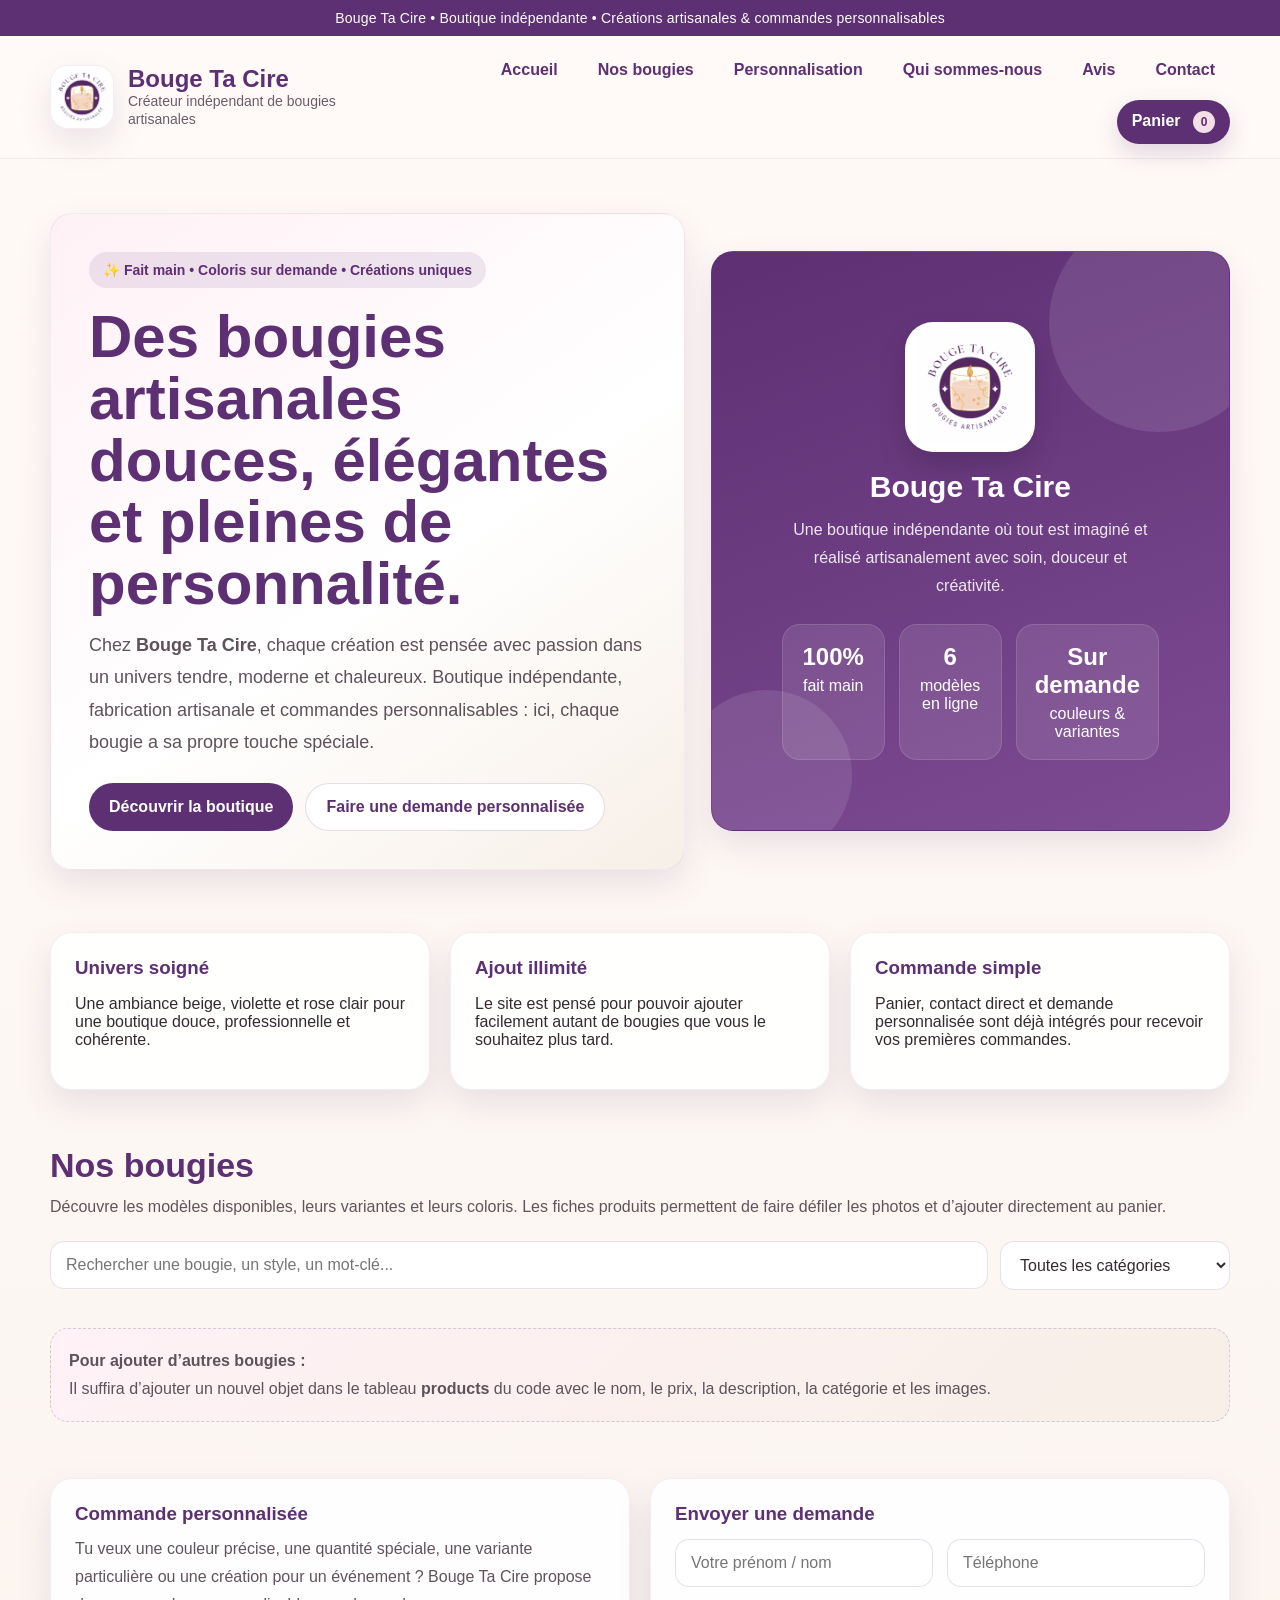
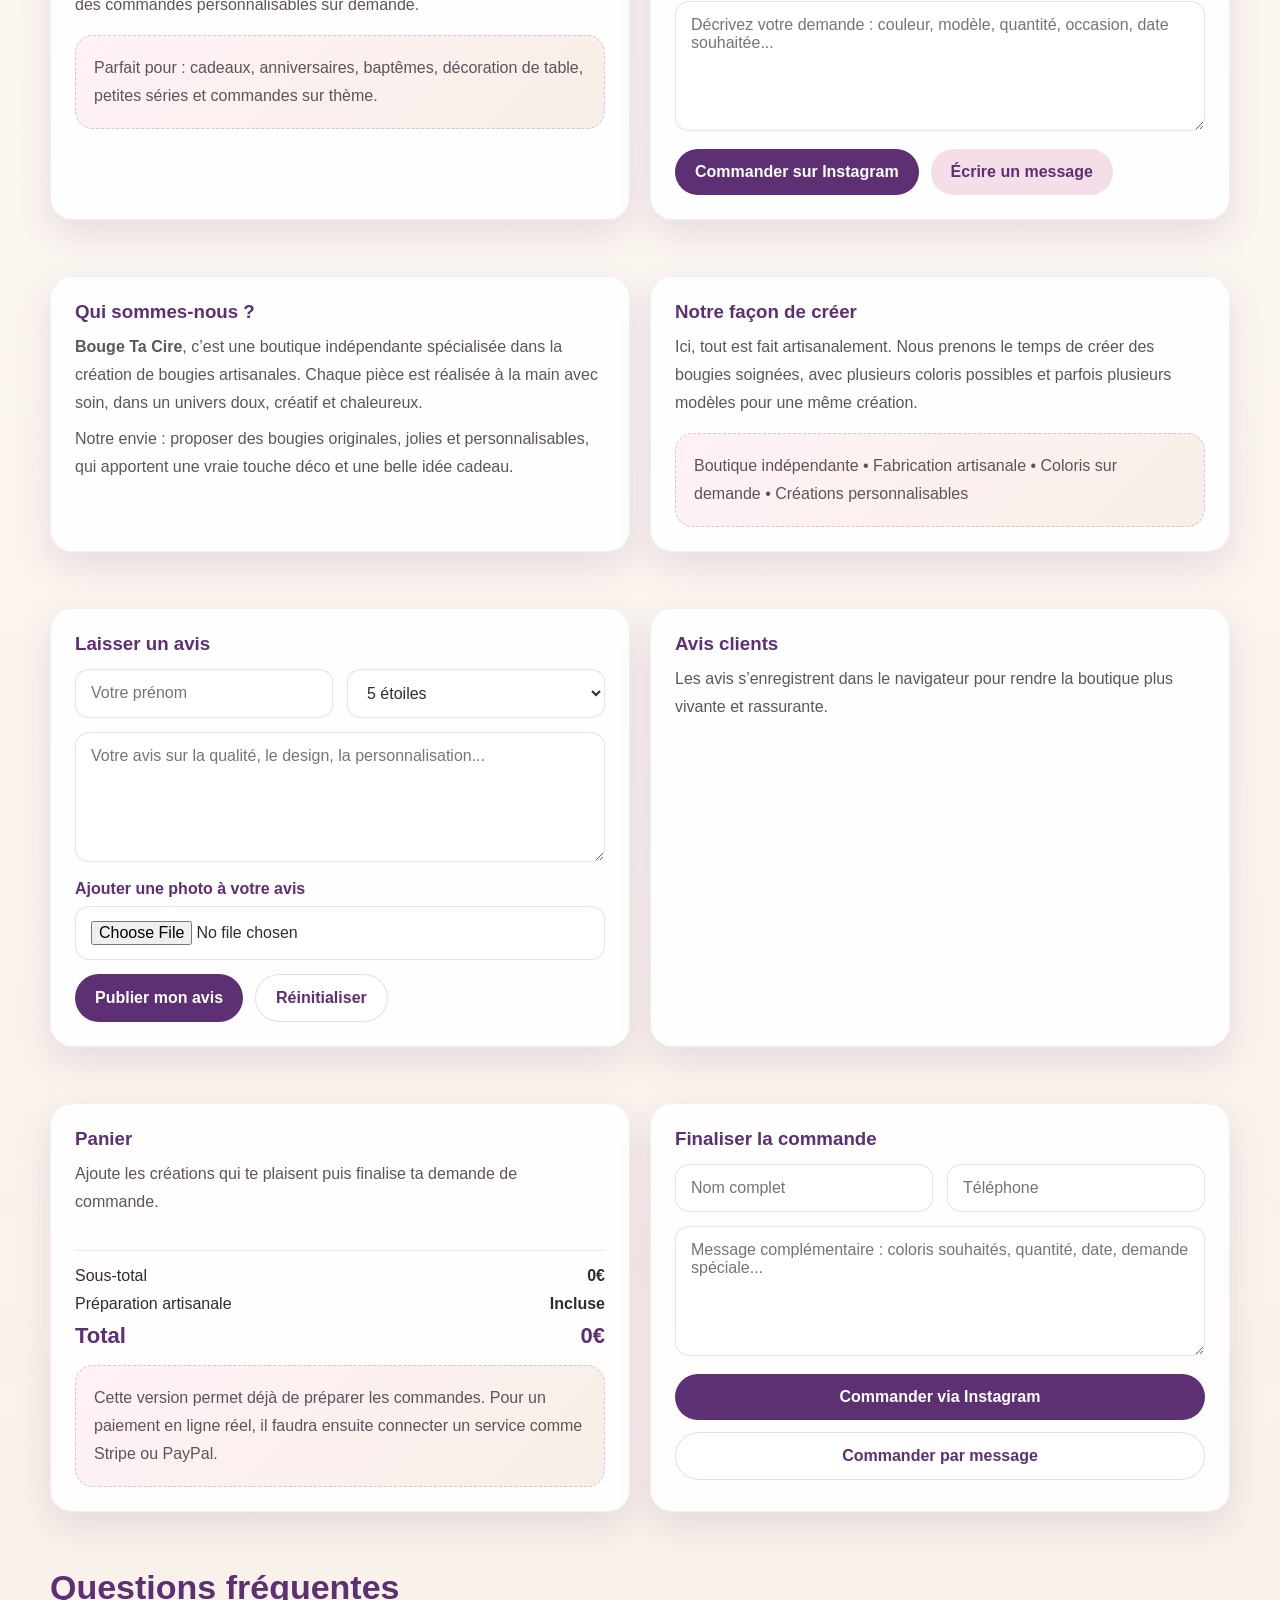
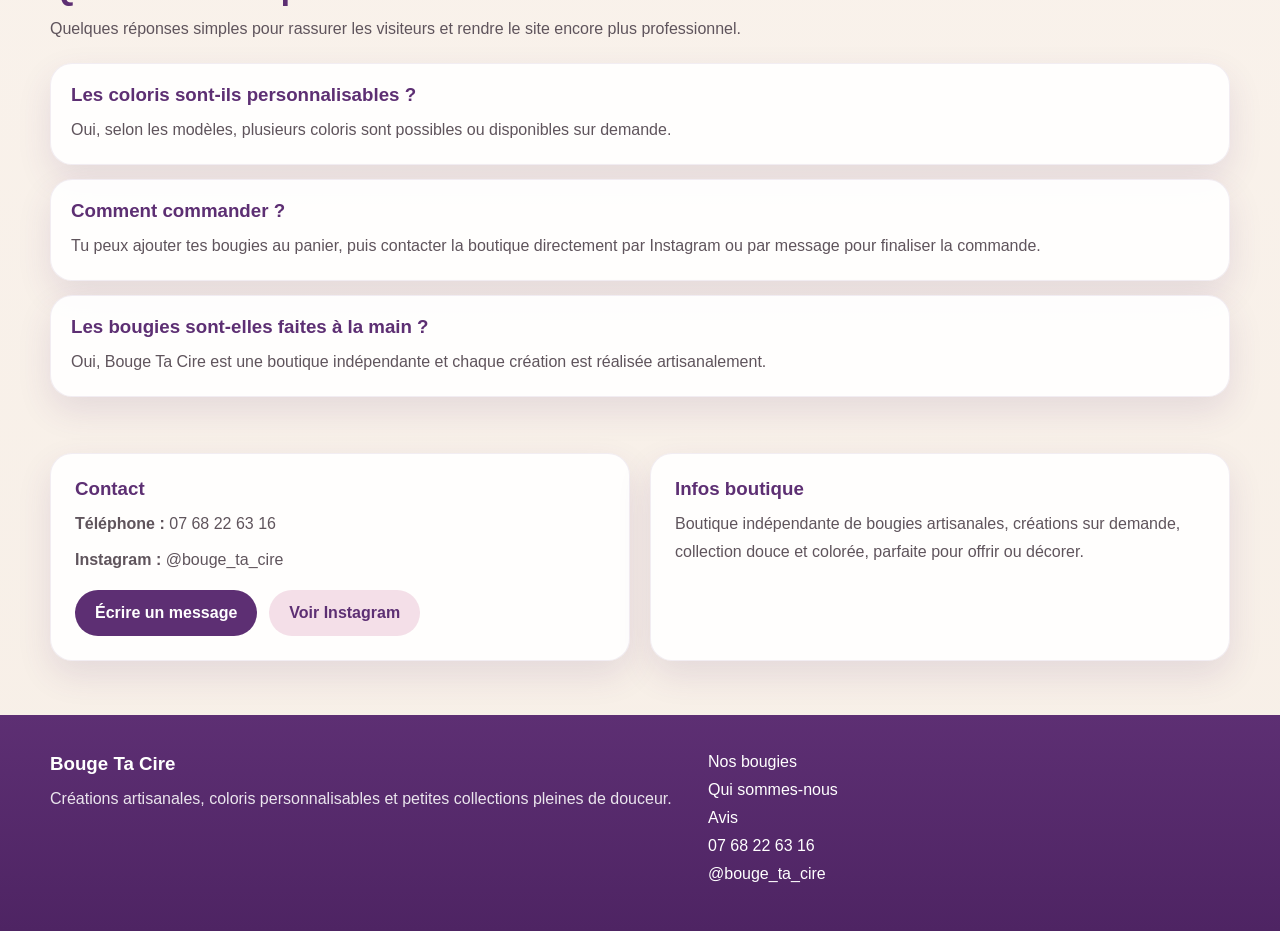
==== index.html @ fc92b5e5 "Update index.html" ====
<!DOCTYPE html>
<html lang="fr">
<head>
  <meta charset="UTF-8" />
  <meta name="viewport" content="width=device-width, initial-scale=1.0" />
  <title>Bouge Ta Cire — Boutique artisanale</title>
  <style>
    :root{
      --beige:#f7efe7;
      --beige-2:#fffaf7;
      --violet:#5d2f73;
      --violet-2:#7d4b92;
      --rose:#f4dfe8;
      --rose-2:#fff1f6;
      --texte:#332b30;
      --blanc:#ffffff;
      --ombre:0 14px 34px rgba(93,47,115,0.12);
      --rayon:22px;
      --max:1180px;
    }

    *{box-sizing:border-box}
    html{scroll-behavior:smooth}
    body{
      margin:0;
      font-family:Arial, Helvetica, sans-serif;
      color:var(--texte);
      background:linear-gradient(180deg,var(--beige-2),var(--beige));
    }

    img{max-width:100%;display:block}
    a{text-decoration:none;color:inherit}
    button,input,textarea,select{font:inherit}

    .container{
      width:min(var(--max), calc(100% - 32px));
      margin:0 auto;
    }

    .topbar{
      background:var(--violet);
      color:white;
      text-align:center;
      padding:10px 16px;
      font-size:14px;
      letter-spacing:.2px;
    }

    header{
      position:sticky;
      top:0;
      z-index:100;
      background:rgba(255,250,247,0.95);
      backdrop-filter:blur(10px);
      border-bottom:1px solid rgba(93,47,115,0.08);
    }

    .nav{
      display:flex;
      align-items:center;
      justify-content:space-between;
      gap:20px;
      padding:14px 0;
    }

    .brand{
      display:flex;
      align-items:center;
      gap:14px;
    }

    .brand-logo{
      width:64px;
      height:64px;
      border-radius:18px;
      overflow:hidden;
      background:white;
      box-shadow:var(--ombre);
      border:1px solid rgba(93,47,115,0.08);
      flex-shrink:0;
    }

    .brand-logo img{width:100%;height:100%;object-fit:cover}

    .brand strong{
      display:block;
      color:var(--violet);
      font-size:24px;
      line-height:1.05;
    }

    .brand span{
      color:#6a5d68;
      font-size:14px;
    }

    .nav-links{
      display:flex;
      flex-wrap:wrap;
      gap:10px;
      align-items:center;
      justify-content:flex-end;
    }

    .nav-links a,
    .nav-links button{
      border:none;
      background:transparent;
      color:var(--violet);
      border-radius:999px;
      padding:11px 15px;
      cursor:pointer;
      font-weight:700;
    }

    .nav-links a:hover,
    .nav-links button:hover{background:rgba(93,47,115,0.08)}

    .nav-cart{
      background:var(--violet) !important;
      color:white !important;
      box-shadow:0 10px 24px rgba(93,47,115,0.18);
    }

    .cart-count{
      display:inline-flex;
      align-items:center;
      justify-content:center;
      min-width:22px;
      height:22px;
      padding:0 6px;
      border-radius:999px;
      margin-left:8px;
      background:var(--rose);
      color:var(--violet);
      font-size:12px;
      font-weight:800;
    }

    .hero{padding:54px 0 34px}
    .hero-grid{
      display:grid;
      grid-template-columns:1.1fr .9fr;
      gap:26px;
      align-items:center;
    }

    .card,
    .hero-card,
    .product-card,
    .panel,
    .review-card,
    .cart-box,
    .checkout-box,
    .contact-card,
    .faq-item{
      background:rgba(255,255,255,0.9);
      border:1px solid rgba(93,47,115,0.08);
      border-radius:var(--rayon);
      box-shadow:var(--ombre);
    }

    .hero-card{
      padding:38px;
      background:linear-gradient(145deg,var(--rose-2),var(--blanc) 55%, var(--beige));
    }

    .hero-visual{
      color:white;
      background:linear-gradient(160deg,var(--violet),var(--violet-2));
      min-height:470px;
      position:relative;
      overflow:hidden;
    }

    .hero-visual::before,
    .hero-visual::after{
      content:"";
      position:absolute;
      border-radius:999px;
      background:rgba(255,255,255,0.10);
    }

    .hero-visual::before{width:220px;height:220px;top:-40px;right:-40px}
    .hero-visual::after{width:170px;height:170px;bottom:-30px;left:-30px}

    .visual-content{
      position:relative;
      z-index:1;
      height:100%;
      display:flex;
      flex-direction:column;
      justify-content:center;
      padding:32px;
    }

    .visual-logo{
      width:130px;
      height:130px;
      border-radius:28px;
      overflow:hidden;
      background:white;
      padding:10px;
      margin:0 auto 18px;
      box-shadow:0 14px 28px rgba(0,0,0,0.16);
    }

    .visual-content h2{
      margin:0 0 12px;
      text-align:center;
      font-size:30px;
    }

    .visual-content p{
      margin:0 auto 24px;
      max-width:420px;
      text-align:center;
      line-height:1.75;
      color:rgba(255,255,255,0.88);
    }

    .stats{
      display:grid;
      grid-template-columns:repeat(3,1fr);
      gap:14px;
    }

    .stat{
      background:rgba(255,255,255,0.10);
      border:1px solid rgba(255,255,255,0.12);
      border-radius:18px;
      padding:18px;
      text-align:center;
    }

    .stat strong{display:block;font-size:24px;margin-bottom:6px}

    .pill{
      display:inline-flex;
      align-items:center;
      gap:8px;
      padding:10px 14px;
      border-radius:999px;
      background:rgba(93,47,115,0.10);
      color:var(--violet);
      font-size:14px;
      font-weight:800;
      margin-bottom:18px;
    }

    h1{
      margin:0 0 14px;
      font-size:clamp(34px, 5vw, 60px);
      line-height:1.03;
      color:var(--violet);
    }

    .lead{
      margin:0 0 24px;
      font-size:18px;
      line-height:1.8;
      color:#5d525a;
    }

    .actions{display:flex;flex-wrap:wrap;gap:12px}

    .btn{
      display:inline-flex;
      align-items:center;
      justify-content:center;
      gap:10px;
      border:none;
      border-radius:999px;
      padding:14px 20px;
      cursor:pointer;
      font-weight:800;
      transition:transform .18s ease;
    }

    .btn:hover{transform:translateY(-1px)}
    .btn-primary{background:var(--violet);color:white}
    .btn-secondary{background:white;color:var(--violet);border:1px solid rgba(93,47,115,0.16)}
    .btn-soft{background:var(--rose);color:var(--violet)}
    .btn-full{width:100%}

    section{padding:28px 0}

    .grid-3,
    .two-col,
    .cart-layout,
    .contact-grid,
    .review-layout,
    .footer-grid{
      display:grid;
      gap:20px;
    }

    .grid-3{grid-template-columns:repeat(3,1fr)}
    .two-col,.cart-layout,.contact-grid,.review-layout{grid-template-columns:1fr 1fr}
    .footer-grid{grid-template-columns:1.1fr .9fr}

    .info-card,.panel,.review-card,.cart-box,.checkout-box,.contact-card{padding:24px}

    .section-head{
      display:flex;
      justify-content:space-between;
      align-items:end;
      flex-wrap:wrap;
      gap:14px;
      margin-bottom:20px;
    }

    .section-head h2{
      margin:0;
      color:var(--violet);
      font-size:34px;
    }

    .section-head p,
    .panel p,
    .review-card p,
    .contact-card p,
    .faq-item p,
    .muted{
      margin:8px 0 0;
      line-height:1.75;
      color:#5f545c;
    }

    .info-card h3,
    .panel h3,
    .review-card h3,
    .cart-box h3,
    .checkout-box h3,
    .contact-card h3,
    .faq-item h3{
      margin:0 0 10px;
      color:var(--violet);
    }

    .shop-controls{
      display:flex;
      flex-wrap:wrap;
      gap:12px;
      margin-bottom:18px;
    }

    .search-wrap{flex:1 1 320px}
    .filter-wrap{width:min(230px,100%)}

    .input,.textarea,select{
      width:100%;
      padding:14px 15px;
      border-radius:14px;
      border:1px solid rgba(93,47,115,0.14);
      background:white;
      color:var(--texte);
      outline:none;
    }

    .input:focus,.textarea:focus,select:focus{
      border-color:var(--violet);
      box-shadow:0 0 0 4px rgba(93,47,115,0.08);
    }

    .textarea{min-height:130px;resize:vertical}

    .products{
      display:grid;
      grid-template-columns:repeat(auto-fit,minmax(270px,1fr));
      gap:20px;
    }

    .product-card{
      overflow:hidden;
      display:flex;
      flex-direction:column;
    }

    .gallery{
      position:relative;
      aspect-ratio:1/1;
      background:linear-gradient(145deg,var(--rose),var(--beige));
      overflow:hidden;
    }

    .gallery img{
      width:100%;
      height:100%;
      object-fit:cover;
    }

    .gallery-controls{
      position:absolute;
      left:12px;
      right:12px;
      bottom:12px;
      display:flex;
      justify-content:space-between;
      align-items:center;
      gap:10px;
    }

    .gallery-btn{
      border:none;
      width:38px;
      height:38px;
      border-radius:999px;
      background:rgba(255,255,255,0.92);
      color:var(--violet);
      cursor:pointer;
      font-weight:900;
      box-shadow:0 8px 18px rgba(0,0,0,0.12);
    }

    .gallery-dots{display:flex;gap:6px;margin-left:auto}

    .gallery-dots span{
      width:8px;
      height:8px;
      border-radius:999px;
      background:rgba(255,255,255,0.62);
      border:1px solid rgba(93,47,115,0.15);
    }

    .gallery-dots span.active{background:var(--violet)}

    .product-body{
      padding:18px;
      display:flex;
      flex-direction:column;
      gap:12px;
      height:100%;
    }

    .tag{
      display:inline-flex;
      width:max-content;
      padding:7px 11px;
      border-radius:999px;
      background:var(--rose-2);
      color:var(--violet);
      border:1px solid rgba(93,47,115,0.08);
      font-size:13px;
      font-weight:800;
    }

    .product-top{
      display:flex;
      justify-content:space-between;
      align-items:flex-start;
      gap:12px;
    }

    .product-top h3{margin:0;color:var(--violet)}

    .price{
      white-space:nowrap;
      color:var(--violet);
      font-size:22px;
      font-weight:900;
    }

    .product-actions{display:flex;gap:10px;margin-top:auto}
    .product-actions .btn{flex:1}

    .notice,
    .template-box,
    .cart-note{
      padding:18px;
      border-radius:18px;
      background:linear-gradient(135deg,var(--rose-2),var(--beige));
      border:1px dashed rgba(93,47,115,0.22);
      color:#5f525b;
      line-height:1.75;
    }

    .review-list{
      display:grid;
      grid-template-columns:repeat(auto-fit,minmax(230px,1fr));
      gap:16px;
      margin-top:18px;
    }

    .stars{color:#d5963a;font-size:18px;margin-bottom:10px}
    .review-meta{margin-top:12px;font-size:14px;color:#7d6a76;font-weight:700}
    .review-photo{margin-top:14px;border-radius:16px;overflow:hidden;border:1px solid rgba(93,47,115,0.10)}
    .review-photo img{width:100%;height:220px;object-fit:cover}

    .cart-items{display:flex;flex-direction:column;gap:12px;margin-top:16px}

    .cart-item{
      display:grid;
      grid-template-columns:1fr auto;
      gap:10px;
      align-items:center;
      padding:14px;
      border-radius:16px;
      border:1px solid rgba(93,47,115,0.08);
      background:var(--beige-2);
    }

    .cart-item strong{color:var(--violet)}
    .cart-item small{display:block;color:#7c6b76;margin-top:4px}

    .cart-actions{display:flex;align-items:center;gap:8px;flex-wrap:wrap;justify-content:flex-end}

    .qty-btn,.remove-btn{
      border:none;
      border-radius:12px;
      padding:8px 10px;
      cursor:pointer;
      font-weight:800;
    }

    .qty-btn{background:white;color:var(--violet);border:1px solid rgba(93,47,115,0.14)}
    .remove-btn{background:#fff0f4;color:#a54366}

    .summary{display:grid;gap:10px;margin-top:18px;padding-top:16px;border-top:1px solid rgba(93,47,115,0.10)}

    .summary-row{
      display:flex;
      justify-content:space-between;
      gap:16px;
      align-items:center;
    }

    .summary-row.total{
      color:var(--violet);
      font-size:22px;
      font-weight:900;
    }

    .faq-list{display:grid;gap:14px}
    .faq-item{padding:20px}

    footer{
      margin-top:26px;
      padding:38px 0 48px;
      background:linear-gradient(180deg,var(--violet),#4e2463);
      color:white;
    }

    .footer-grid h3{margin:0 0 10px}
    .footer-grid p{margin:0;line-height:1.8;color:rgba(255,255,255,0.88)}

    .footer-links{display:grid;gap:10px}
    .footer-links a{color:white}

    @media (max-width: 980px){
      .hero-grid,.grid-3,.two-col,.cart-layout,.contact-grid,.review-layout,.footer-grid{grid-template-columns:1fr}
      .stats{grid-template-columns:repeat(3,1fr)}
    }

    @media (max-width: 720px){
      .nav{flex-direction:column;align-items:flex-start}
      .nav-links{justify-content:flex-start}
      .hero-card{padding:28px}
      .stats{grid-template-columns:1fr}
      .product-actions{flex-direction:column}
      .section-head h2{font-size:28px}
    }
  </style>
</head>
<body>
  <div class="topbar">Bouge Ta Cire • Boutique indépendante • Créations artisanales & commandes personnalisables</div>

  <header>
    <div class="container nav">
      <div class="brand">
        <div class="brand-logo">
          <img src="./logo.png" alt="Logo Bougie Ta Cire">
        </div>
        <div>
          <strong>Bouge Ta Cire</strong>
          <span>Créateur indépendant de bougies artisanales</span>
        </div>
      </div>

      <div class="nav-links">
        <a href="#accueil">Accueil</a>
        <a href="#bougies">Nos bougies</a>
        <a href="#surmesure">Personnalisation</a>
        <a href="#qui-sommes-nous">Qui sommes-nous</a>
        <a href="#avis">Avis</a>
        <a href="#contact">Contact</a>
        <button class="nav-cart" onclick="document.getElementById('panier').scrollIntoView({behavior:'smooth'})">Panier <span class="cart-count" id="cartCount">0</span></button>
      </div>
    </div>
  </header>

  <main>
    <section class="hero" id="accueil">
      <div class="container hero-grid">
        <div class="hero-card">
          <div class="pill">✨ Fait main • Coloris sur demande • Créations uniques</div>
          <h1>Des bougies artisanales douces, élégantes et pleines de personnalité.</h1>
          <p class="lead">
            Chez <strong>Bouge Ta Cire</strong>, chaque création est pensée avec passion dans un univers tendre, moderne et chaleureux. Boutique indépendante, fabrication artisanale et commandes personnalisables : ici, chaque bougie a sa propre touche spéciale.
          </p>
          <div class="actions">
            <a class="btn btn-primary" href="#bougies">Découvrir la boutique</a>
            <a class="btn btn-secondary" href="#surmesure">Faire une demande personnalisée</a>
          </div>
        </div>

        <div class="hero-card hero-visual">
          <div class="visual-content">
            <div class="visual-logo">
              <img src="./logo.png" alt="Logo Bougie Ta Cire">
            </div>
            <h2>Bouge Ta Cire</h2>
            <p>Une boutique indépendante où tout est imaginé et réalisé artisanalement avec soin, douceur et créativité.</p>
            <div class="stats">
              <div class="stat"><strong>100%</strong><span>fait main</span></div>
              <div class="stat"><strong>6</strong><span>modèles en ligne</span></div>
              <div class="stat"><strong>Sur demande</strong><span>couleurs & variantes</span></div>
            </div>
          </div>
        </div>
      </div>
    </section>

    <section>
      <div class="container grid-3">
        <div class="card info-card">
          <h3>Univers soigné</h3>
          <p>Une ambiance beige, violette et rose clair pour une boutique douce, professionnelle et cohérente.</p>
        </div>
        <div class="card info-card">
          <h3>Ajout illimité</h3>
          <p>Le site est pensé pour pouvoir ajouter facilement autant de bougies que vous le souhaitez plus tard.</p>
        </div>
        <div class="card info-card">
          <h3>Commande simple</h3>
          <p>Panier, contact direct et demande personnalisée sont déjà intégrés pour recevoir vos premières commandes.</p>
        </div>
      </div>
    </section>

    <section id="bougies">
      <div class="container">
        <div class="section-head">
          <div>
            <h2>Nos bougies</h2>
            <p>Découvre les modèles disponibles, leurs variantes et leurs coloris. Les fiches produits permettent de faire défiler les photos et d’ajouter directement au panier.</p>
          </div>
        </div>

        <div class="shop-controls">
          <div class="search-wrap">
            <input id="searchInput" class="input" type="text" placeholder="Rechercher une bougie, un style, un mot-clé..." oninput="renderProducts()">
          </div>
          <div class="filter-wrap">
            <select id="filterInput" onchange="renderProducts()">
              <option value="all">Toutes les catégories</option>
              <option value="pâques">Collection Pâques</option>
              <option value="animaux">Animaux</option>
              <option value="oeufs">Œufs</option>
            </select>
          </div>
        </div>

        <div id="productsGrid" class="products"></div>

        <div class="template-box" style="margin-top:20px">
          <strong>Pour ajouter d’autres bougies :</strong><br>
          Il suffira d’ajouter un nouvel objet dans le tableau <strong>products</strong> du code avec le nom, le prix, la description, la catégorie et les images.
        </div>
      </div>
    </section>

    <section id="surmesure">
      <div class="container two-col">
        <div class="panel">
          <h3>Commande personnalisée</h3>
          <p>Tu veux une couleur précise, une quantité spéciale, une variante particulière ou une création pour un événement ? Bouge Ta Cire propose des commandes personnalisables sur demande.</p>
          <div class="notice" style="margin-top:16px">Parfait pour : cadeaux, anniversaires, baptêmes, décoration de table, petites séries et commandes sur thème.</div>
        </div>

        <div class="panel">
          <h3>Envoyer une demande</h3>
          <div style="display:grid;grid-template-columns:1fr 1fr;gap:14px;margin-top:14px">
            <input class="input" placeholder="Votre prénom / nom">
            <input class="input" placeholder="Téléphone">
          </div>
          <textarea class="textarea" style="margin-top:14px" placeholder="Décrivez votre demande : couleur, modèle, quantité, occasion, date souhaitée..."></textarea>
          <div class="actions" style="margin-top:14px">
            <a class="btn btn-primary" href="https://www.instagram.com/bouge_ta_cire" target="_blank" rel="noopener">Commander sur Instagram</a>
            <a class="btn btn-soft" href="sms:0768226316">Écrire un message</a>
          </div>
        </div>
      </div>
    </section>

    <section id="qui-sommes-nous">
      <div class="container two-col">
        <div class="panel">
          <h3>Qui sommes-nous ?</h3>
          <p><strong>Bouge Ta Cire</strong>, c’est une boutique indépendante spécialisée dans la création de bougies artisanales. Chaque pièce est réalisée à la main avec soin, dans un univers doux, créatif et chaleureux.</p>
          <p>Notre envie : proposer des bougies originales, jolies et personnalisables, qui apportent une vraie touche déco et une belle idée cadeau.</p>
        </div>
        <div class="panel">
          <h3>Notre façon de créer</h3>
          <p>Ici, tout est fait artisanalement. Nous prenons le temps de créer des bougies soignées, avec plusieurs coloris possibles et parfois plusieurs modèles pour une même création.</p>
          <div class="notice" style="margin-top:16px">Boutique indépendante • Fabrication artisanale • Coloris sur demande • Créations personnalisables</div>
        </div>
      </div>
    </section>

    <section id="avis">
      <div class="container review-layout">
        <div class="review-card">
          <h3>Laisser un avis</h3>
          <div style="display:grid;grid-template-columns:1fr 1fr;gap:14px;margin-top:14px">
            <input id="reviewName" class="input" placeholder="Votre prénom">
            <select id="reviewStars">
              <option value="5">5 étoiles</option>
              <option value="4">4 étoiles</option>
              <option value="3">3 étoiles</option>
              <option value="2">2 étoiles</option>
              <option value="1">1 étoile</option>
            </select>
          </div>
          <textarea id="reviewText" class="textarea" style="margin-top:14px" placeholder="Votre avis sur la qualité, le design, la personnalisation..."></textarea>
          <label style="display:block;margin-top:14px;font-weight:700;color:var(--violet)">Ajouter une photo à votre avis</label>
          <input id="reviewPhoto" class="input" type="file" accept="image/*" style="margin-top:8px">
          <div class="actions" style="margin-top:14px">
            <button class="btn btn-primary" onclick="addReview()">Publier mon avis</button>
            <button class="btn btn-secondary" onclick="resetReviews()">Réinitialiser</button>
          </div>
        </div>

        <div class="review-card">
          <h3>Avis clients</h3>
          <p>Les avis s’enregistrent dans le navigateur pour rendre la boutique plus vivante et rassurante.</p>
          <div id="reviewsList" class="review-list"></div>
        </div>
      </div>
    </section>

    <section id="panier">
      <div class="container cart-layout">
        <div class="cart-box">
          <h3>Panier</h3>
          <p class="muted">Ajoute les créations qui te plaisent puis finalise ta demande de commande.</p>
          <div id="cartItems" class="cart-items"></div>
          <div class="summary">
            <div class="summary-row"><span>Sous-total</span><strong id="subtotal">0€</strong></div>
            <div class="summary-row"><span>Préparation artisanale</span><strong>Incluse</strong></div>
            <div class="summary-row total"><span>Total</span><strong id="total">0€</strong></div>
          </div>
          <div class="cart-note" style="margin-top:16px">Cette version permet déjà de préparer les commandes. Pour un paiement en ligne réel, il faudra ensuite connecter un service comme Stripe ou PayPal.</div>
        </div>

        <div class="checkout-box">
          <h3>Finaliser la commande</h3>
          <div style="display:grid;grid-template-columns:1fr 1fr;gap:14px;margin-top:14px">
            <input class="input" placeholder="Nom complet">
            <input class="input" placeholder="Téléphone">
          </div>
          <textarea class="textarea" style="margin-top:14px" placeholder="Message complémentaire : coloris souhaités, quantité, date, demande spéciale..."></textarea>
          <div class="actions" style="margin-top:14px">
            <a class="btn btn-primary btn-full" href="https://www.instagram.com/bouge_ta_cire" target="_blank" rel="noopener">Commander via Instagram</a>
            <a class="btn btn-secondary btn-full" href="sms:0768226316">Commander par message</a>
          </div>
        </div>
      </div>
    </section>

    <section>
      <div class="container">
        <div class="section-head">
          <div>
            <h2>Questions fréquentes</h2>
            <p>Quelques réponses simples pour rassurer les visiteurs et rendre le site encore plus professionnel.</p>
          </div>
        </div>

        <div class="faq-list">
          <div class="faq-item">
            <h3>Les coloris sont-ils personnalisables ?</h3>
            <p>Oui, selon les modèles, plusieurs coloris sont possibles ou disponibles sur demande.</p>
          </div>
          <div class="faq-item">
            <h3>Comment commander ?</h3>
            <p>Tu peux ajouter tes bougies au panier, puis contacter la boutique directement par Instagram ou par message pour finaliser la commande.</p>
          </div>
          <div class="faq-item">
            <h3>Les bougies sont-elles faites à la main ?</h3>
            <p>Oui, Bouge Ta Cire est une boutique indépendante et chaque création est réalisée artisanalement.</p>
          </div>
        </div>
      </div>
    </section>

    <section id="contact">
      <div class="container contact-grid">
        <div class="contact-card">
          <h3>Contact</h3>
          <p><strong>Téléphone :</strong> 07 68 22 63 16</p>
          <p><strong>Instagram :</strong> @bouge_ta_cire</p>
          <div class="actions" style="margin-top:16px">
            <a class="btn btn-primary" href="sms:0768226316">Écrire un message</a>
            <a class="btn btn-soft" href="https://www.instagram.com/bouge_ta_cire" target="_blank" rel="noopener">Voir Instagram</a>
          </div>
        </div>

        <div class="contact-card">
          <h3>Infos boutique</h3>
          <p>Boutique indépendante de bougies artisanales, créations sur demande, collection douce et colorée, parfaite pour offrir ou décorer.</p>
        </div>
      </div>
    </section>
  </main>

  <footer>
    <div class="container footer-grid">
      <div>
        <h3>Bouge Ta Cire</h3>
        <p>Créations artisanales, coloris personnalisables et petites collections pleines de douceur.</p>
      </div>
      <div class="footer-links">
        <a href="#bougies">Nos bougies</a>
        <a href="#qui-sommes-nous">Qui sommes-nous</a>
        <a href="#avis">Avis</a>
        <a href="sms:0768226316">07 68 22 63 16</a>
        <a href="https://www.instagram.com/bouge_ta_cire" target="_blank" rel="noopener">@bouge_ta_cire</a>
      </div>
    </div>
  </footer>

  <script>
    const products = [
      {
        id: 1,
        name: "Lapin dans l'oeuf",
        price: 8,
        category: "pâques animaux",
        description: "Toutes les couleurs sont possibles.",
        images: ["lapin-oeuf-1.jpg", "lapin-oeuf-2.jpg"]
      },
      {
        id: 2,
        name: "Petit poussin",
        price: 7,
        category: "pâques animaux",
        description: "2 modèles sont possibles : 1 debout et 1 penché vers l'avant.",
        images: ["petit-poussin.jpg"]
      },
      {
        id: 3,
        name: "Oeuf fleuri",
        price: 8,
        category: "pâques oeufs",
        description: "Tous les coloris sont disponibles sur demande.",
        images: ["oeuf-fleuri-1.jpg", "oeuf-fleuri-2.jpg"]
      },
      {
        id: 4,
        name: "Oeuf lapin",
        price: 8,
        category: "pâques oeufs",
        description: "Tous les coloris sont disponibles sur demande et il existe deux modèles possibles : oreilles droites ou penchées.",
        images: ["oeuf-lapin-1.jpg", "oeuf-lapin-2.jpg"]
      },
      {
        id: 5,
        name: "Oeuf triangulaire",
        price: 7,
        category: "pâques oeufs",
        description: "Tous les coloris sont disponibles sur demande.",
        images: ["oeuf-triangulaire1.jpg", "oeuf-triangulaire2.jpg"]
      },
      {
        id: 6,
        name: "Oeuf rayé",
        price: 6,
        category: "pâques oeufs",
        description: "Tous les coloris sont disponibles sur demande.",
        images: ["oeufs-traits1.jpg", "oeufs-traits2.jpg"]
      }
      {
        id: 7,
        name: "Citron d'été",
        price: 8,
        category: "été",
        description: "Bougie anti moustiques qui sublimera vos terasses tout en gardant les moustiques loin de vous cet été.",
        images: ["citron-horizontal.jpg", "citron-vertical.jpg"]
      },
       {
        id: 8,
        name: "Cocktail fraise",
        price: 13,
        category: "été",
        description: "Bougie margarita fraise senteur fruits rouges qui apportera du style et une ambiance gourmande à vos tables d'été.",
        images: ["fraise-vertical.jpg", "fraise-horizontal.jpg"]
      },
        {
        id: 9,
        name: "Cocktail Apérol",
        price: 14,
        category: "été",
        description: "Bougie Apérol Spritz hyper réaliste pour impressioner vos invités cet été et matcher vos apéritifs. Disponibles en version opaque ou transparente",
        images: [".jpg", ".jpg"]
      },
      {
        id: 10,
        name: "Vierge Marie",
        price: 10,
        category: "été",
        description: ".",
        images: [".jpg", ".jpg"]
      },
    ];

    let cart = JSON.parse(localStorage.getItem('btc_cart') || '[]');
    let reviews = JSON.parse(localStorage.getItem('btc_reviews') || 'null') || [
      { name: 'Camille', stars: 5, text: 'Très jolies créations, rendu super mignon et qualité au top.' },
      { name: 'Lina', stars: 5, text: 'Les couleurs sont magnifiques et la personnalisation est vraiment un plus.' }
    ];

    function euros(value){
      return value.toFixed(2).replace('.00','') + '€';
    }

    function escapeHtml(text){
      return text
        .replace(/&/g, '&amp;')
        .replace(/</g, '&lt;')
        .replace(/>/g, '&gt;')
        .replace(/"/g, '&quot;')
        .replace(/'/g, '&#039;');
    }

    function renderProducts(){
      const grid = document.getElementById('productsGrid');
      const search = document.getElementById('searchInput').value.trim().toLowerCase();
      const filter = document.getElementById('filterInput').value;

      const filtered = products.filter(product => {
        const matchesSearch = !search || (product.name + ' ' + product.description + ' ' + product.category).toLowerCase().includes(search);
        const matchesFilter = filter === 'all' || product.category.includes(filter);
        return matchesSearch && matchesFilter;
      });

      if(!filtered.length){
        grid.innerHTML = '<div class="template-box">Aucun produit ne correspond à votre recherche pour le moment.</div>';
        return;
      }

      grid.innerHTML = filtered.map(product => `
        <article class="product-card">
          <div class="gallery">
            <img id="product-image-${product.id}" src="${product.images[0]}" alt="${escapeHtml(product.name)}">
            ${product.images.length > 1 ? `
              <div class="gallery-controls">
                <button class="gallery-btn" onclick="changeImage(${product.id}, -1)">‹</button>
                <div class="gallery-dots" id="gallery-dots-${product.id}">
                  ${product.images.map((_, index) => `<span class="${index===0 ? 'active' : ''}"></span>`).join('')}
                </div>
                <button class="gallery-btn" onclick="changeImage(${product.id}, 1)">›</button>
              </div>
            ` : ''}
          </div>
          <div class="product-body">
            <span class="tag">Collection Pâques</span>
            <div class="product-top">
              <h3>${escapeHtml(product.name)}</h3>
              <div class="price">${euros(product.price)}</div>
            </div>
            <p>${escapeHtml(product.description)}</p>
            <div class="product-actions">
              <button class="btn btn-primary" onclick="addToCart(${product.id})">Ajouter au panier</button>
              <a class="btn btn-secondary" href="https://www.instagram.com/bouge_ta_cire" target="_blank" rel="noopener">Commander</a>
            </div>
          </div>
        </article>
      `).join('');
    }

    function changeImage(productId, direction){
      const product = products.find(p => p.id === productId);
      if(!product || product.images.length < 2) return;
      product.currentImage = typeof product.currentImage === 'number' ? product.currentImage : 0;
      product.currentImage = (product.currentImage + direction + product.images.length) % product.images.length;
      document.getElementById(`product-image-${productId}`).src = product.images[product.currentImage];
      const dots = document.querySelectorAll(`#gallery-dots-${productId} span`);
      dots.forEach((dot, index) => dot.classList.toggle('active', index === product.currentImage));
    }

    function saveCart(){
      localStorage.setItem('btc_cart', JSON.stringify(cart));
    }

    function addToCart(productId){
      const item = cart.find(p => p.id === productId);
      if(item){
        item.quantity += 1;
      } else {
        const product = products.find(p => p.id === productId);
        cart.push({ id: product.id, name: product.name, price: product.price, quantity: 1 });
      }
      saveCart();
      renderCart();
    }

    function updateQuantity(productId, delta){
      const item = cart.find(p => p.id === productId);
      if(!item) return;
      item.quantity += delta;
      if(item.quantity <= 0){
        cart = cart.filter(p => p.id !== productId);
      }
      saveCart();
      renderCart();
    }

    function removeItem(productId){
      cart = cart.filter(p => p.id !== productId);
      saveCart();
      renderCart();
    }

    function renderCart(){
      const cartItems = document.getElementById('cartItems');
      const count = cart.reduce((sum, item) => sum + item.quantity, 0);
      const total = cart.reduce((sum, item) => sum + item.price * item.quantity, 0);
      document.getElementById('cartCount').textContent = count;
      document.getElementById('subtotal').textContent = euros(total);
      document.getElementById('total').textContent = euros(total);

      if(!cart.length){
        cartItems.innerHTML = '<div class="template-box">Votre panier est vide pour le moment.</div>';
        return;
      }

      cartItems.innerHTML = cart.map(item => `
        <div class="cart-item">
          <div>
            <strong>${escapeHtml(item.name)}</strong>
            <small>${euros(item.price)} l'unité</small>
          </div>
          <div class="cart-actions">
            <button class="qty-btn" onclick="updateQuantity(${item.id}, -1)">−</button>
            <strong>${item.quantity}</strong>
            <button class="qty-btn" onclick="updateQuantity(${item.id}, 1)">+</button>
            <button class="remove-btn" onclick="removeItem(${item.id})">Supprimer</button>
          </div>
        </div>
      `).join('');
    }

    function saveReviews(){
      try {
        localStorage.setItem('btc_reviews', JSON.stringify(reviews));
        return true;
      } catch (error) {
        console.error('Impossible d\'enregistrer les avis :', error);
        return false;
      }
    }

    function compressImage(file, callback){
      const reader = new FileReader();
      reader.onload = function(event){
        const img = new Image();
        img.onload = function(){
          const maxSize = 900;
          let width = img.width;
          let height = img.height;

          if (width > height && width > maxSize) {
            height = Math.round(height * (maxSize / width));
            width = maxSize;
          } else if (height >= width && height > maxSize) {
            width = Math.round(width * (maxSize / height));
            height = maxSize;
          }

          const canvas = document.createElement('canvas');
          canvas.width = width;
          canvas.height = height;
          const ctx = canvas.getContext('2d');
          ctx.drawImage(img, 0, 0, width, height);
          callback(canvas.toDataURL('image/jpeg', 0.72));
        };
        img.src = event.target.result;
      };
      reader.readAsDataURL(file);
    }

    function renderReviews(){
      const list = document.getElementById('reviewsList');
      list.innerHTML = reviews.map(review => `
        <div class="review-card">
          <div class="stars">${'★'.repeat(review.stars)}${'☆'.repeat(5 - review.stars)}</div>
          <p>${escapeHtml(review.text)}</p>
          ${review.photo ? `<div class="review-photo"><img src="${review.photo}" alt="Photo d'avis client"></div>` : ''}
          <div class="review-meta">${escapeHtml(review.name)}</div>
        </div>
      `).join('');
    }

    function addReview(){
      const name = document.getElementById('reviewName').value.trim();
      const stars = Number(document.getElementById('reviewStars').value);
      const text = document.getElementById('reviewText').value.trim();
      const photoInput = document.getElementById('reviewPhoto');
      const file = photoInput.files[0];

      if(!name || !text){
        alert('Merci de remplir votre prénom et votre avis.');
        return;
      }

      function finalizeReview(photoData = ''){
        reviews.unshift({ name, stars, text, photo: photoData });

        const saved = saveReviews();
        if(!saved && photoData){
          reviews[0].photo = '';
          if (!saveReviews()) {
            reviews.shift();
            alert('Impossible d\'enregistrer cet avis pour le moment.');
            return;
          }
          alert('Votre avis a bien été publié, mais la photo était trop lourde pour être enregistrée.');
        }

        renderReviews();
        document.getElementById('reviewName').value = '';
        document.getElementById('reviewText').value = '';
        document.getElementById('reviewStars').value = '5';
        photoInput.value = '';
      }

      if(file){
        compressImage(file, finalizeReview);
      } else {
        finalizeReview('');
      }
    }

    function resetReviews(){
      localStorage.removeItem('btc_reviews');
      reviews = [
        { name: 'Camille', stars: 5, text: 'Très jolies créations, rendu super mignon et qualité au top.' },
        { name: 'Lina', stars: 5, text: 'Les couleurs sont magnifiques et la personnalisation est vraiment un plus.' }
      ];
      renderReviews();
    }

    renderProducts();
    renderCart();
    renderReviews();
  </script>
</body>
</html>
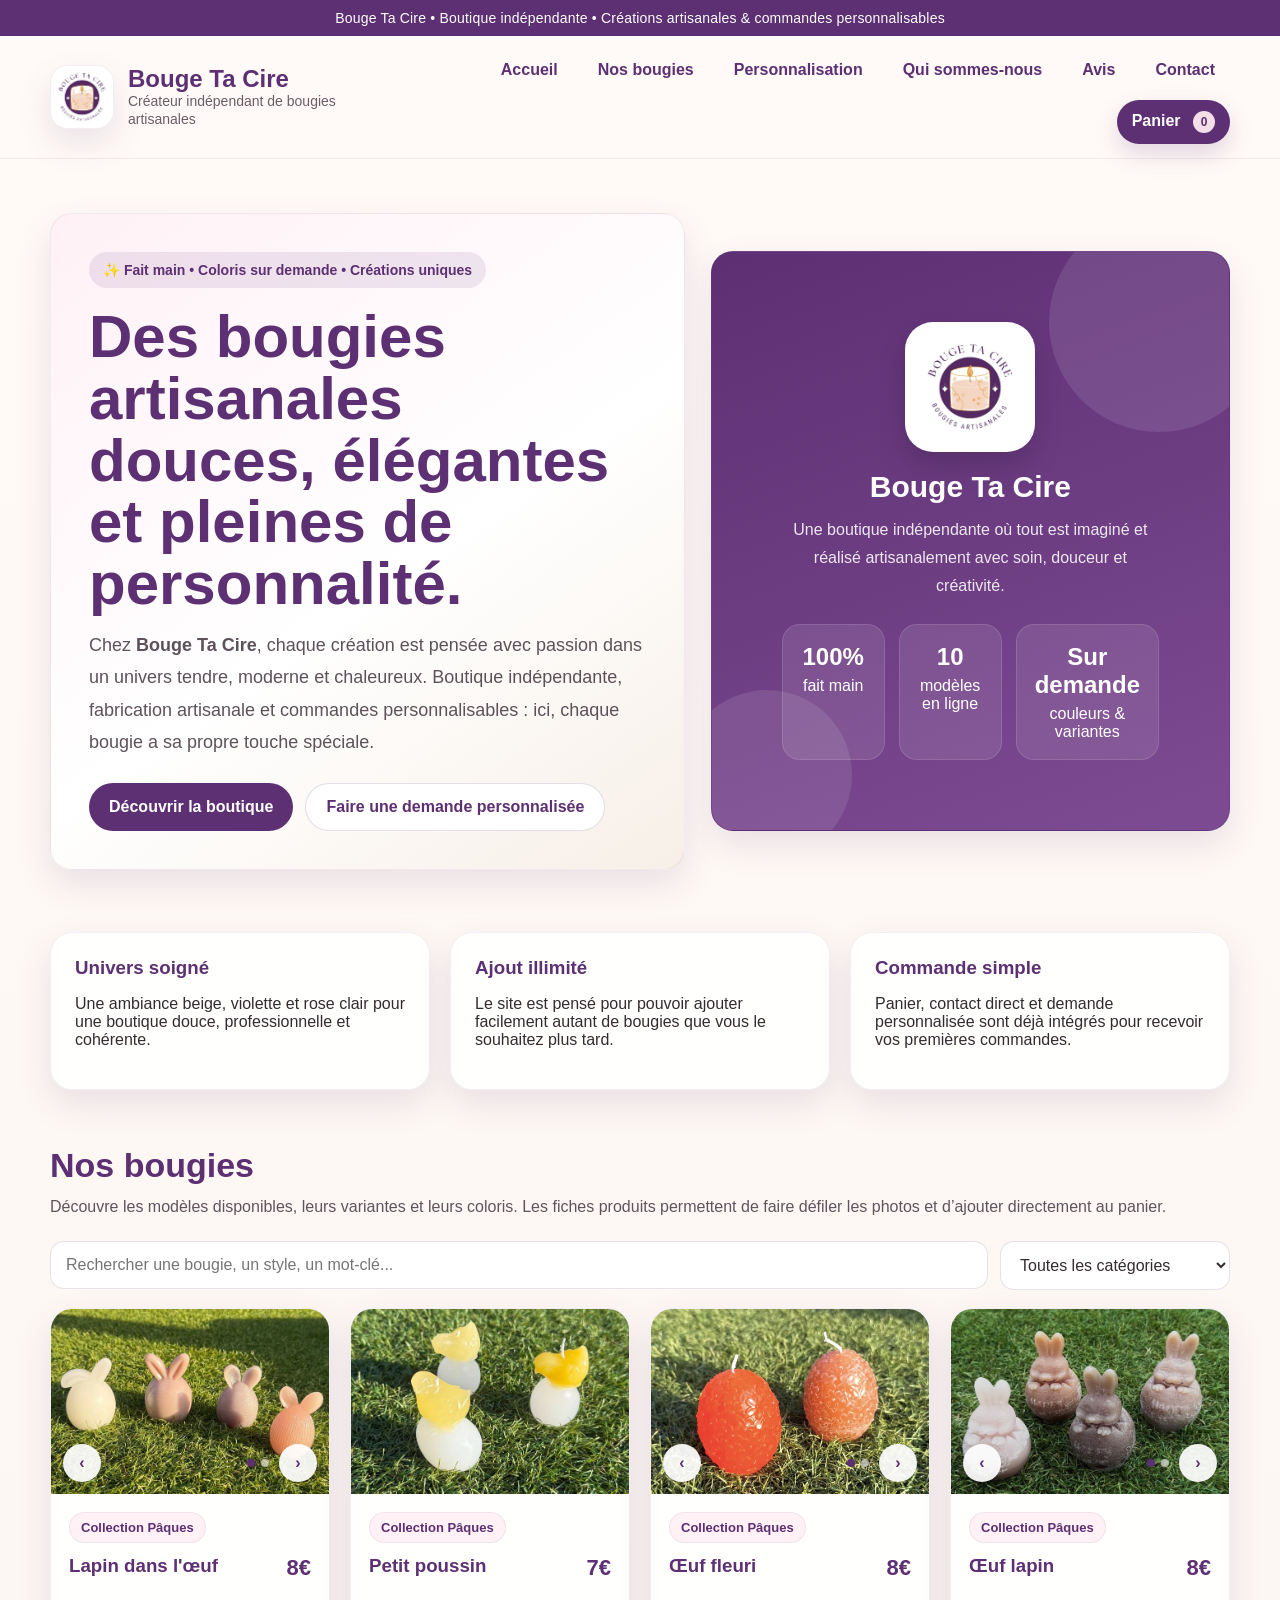
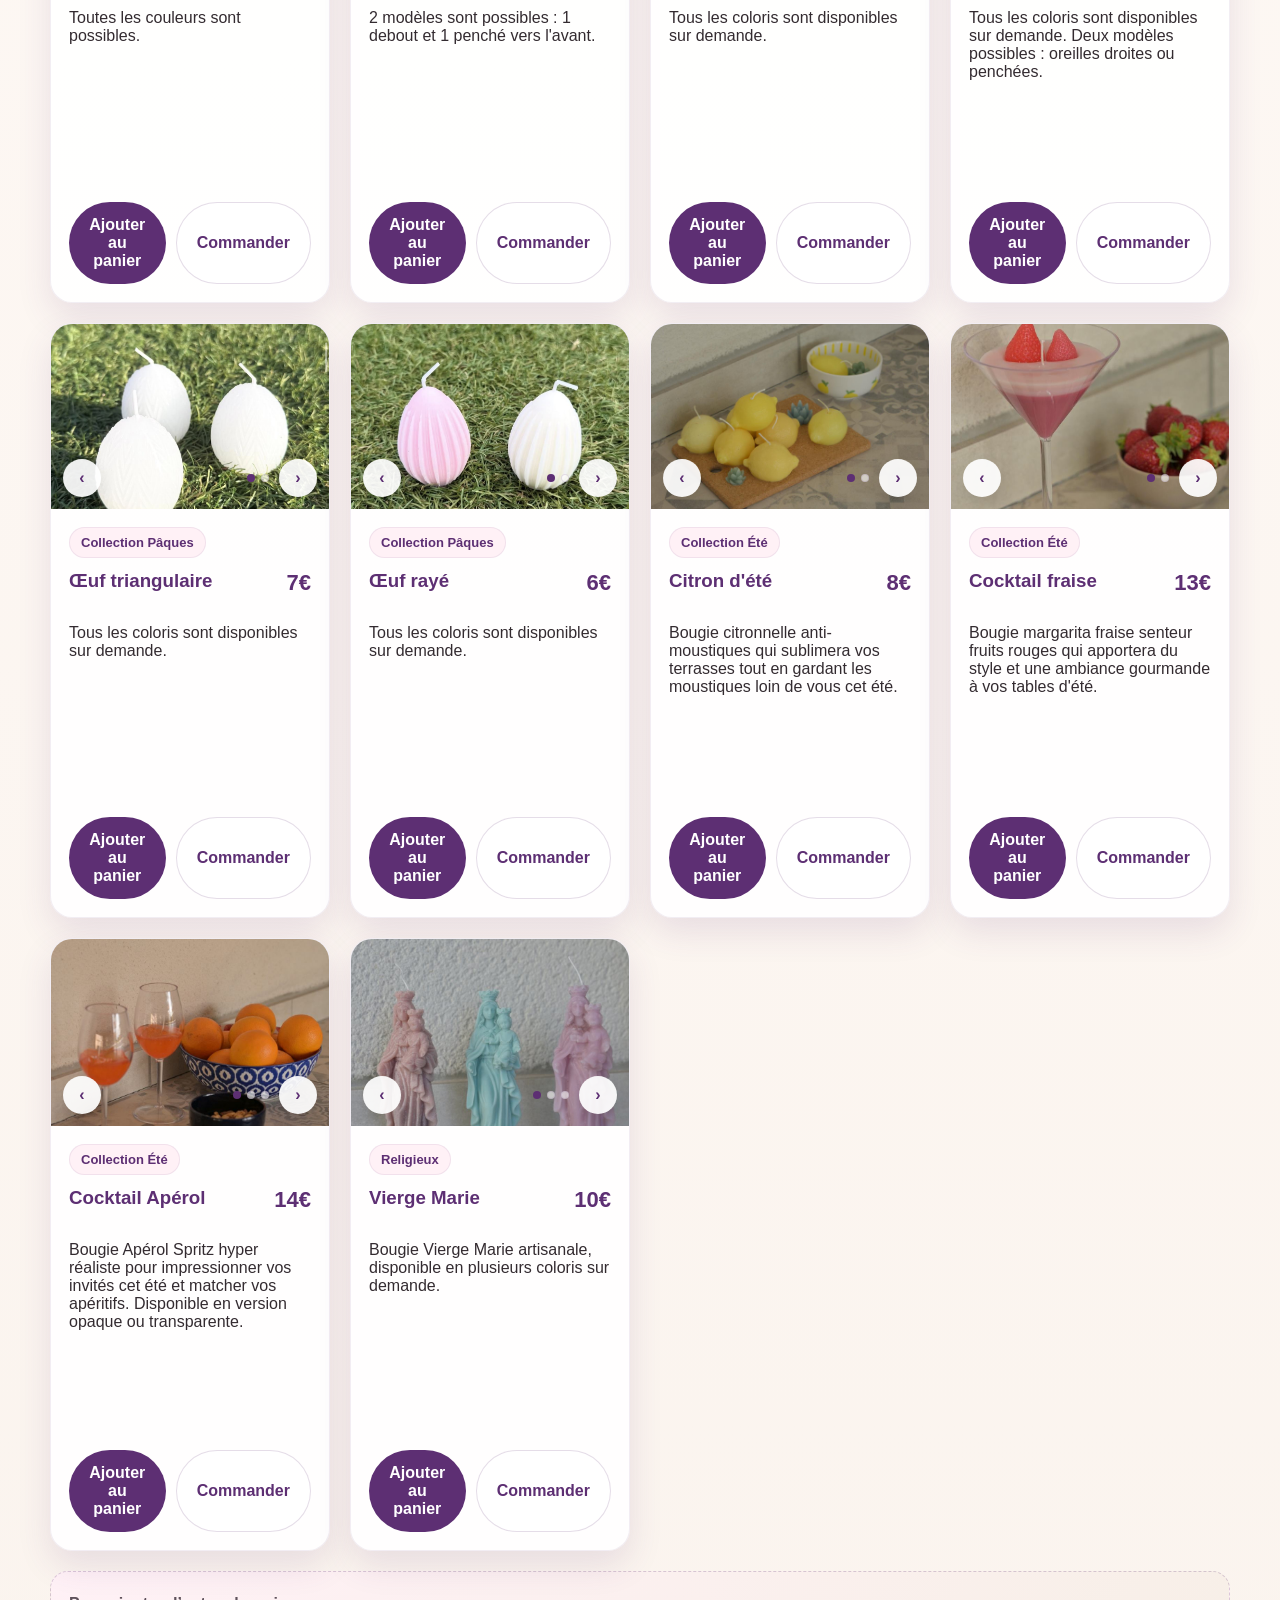
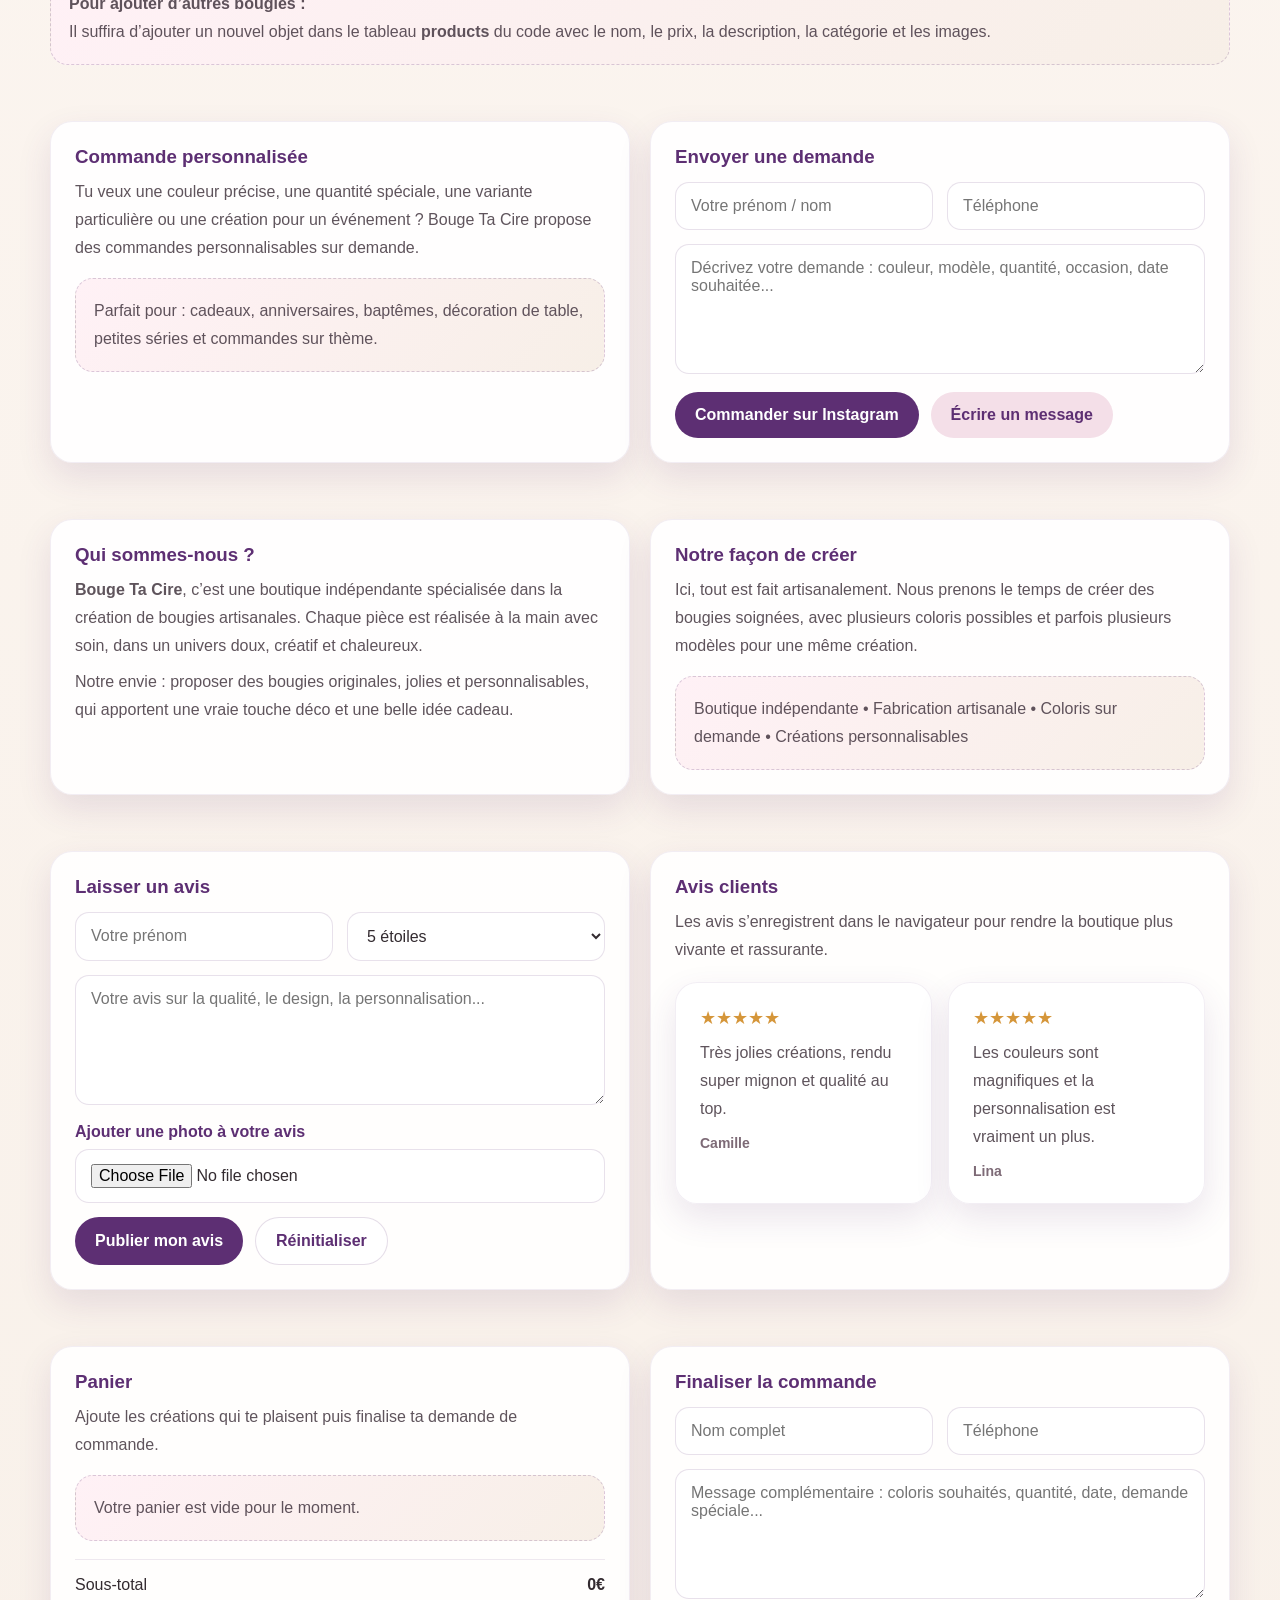
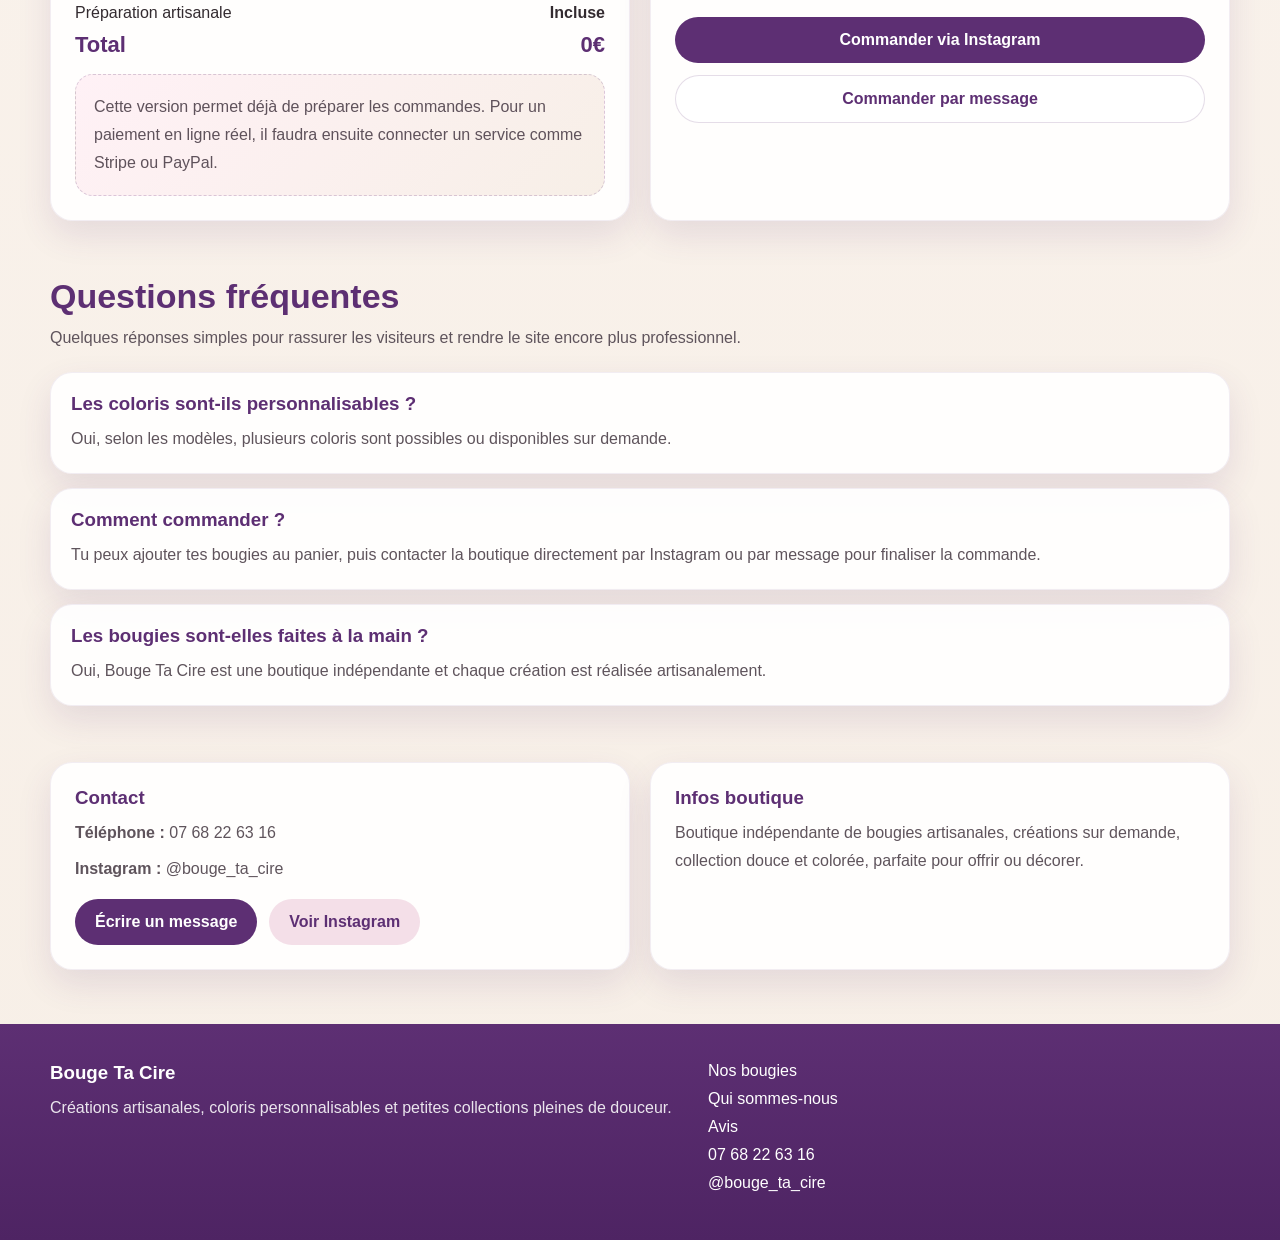
==== commit a580850b: "Add files via upload" ====
--- a/index.html
+++ b/index.html
@@ -569,7 +569,7 @@
     <div class="container nav">
       <div class="brand">
         <div class="brand-logo">
-          <img src="./logo.png" alt="Logo Bougie Ta Cire">
+          <img src="[data-uri]" alt="Logo Bougie Ta Cire">
         </div>
         <div>
           <strong>Bouge Ta Cire</strong>
@@ -607,13 +607,13 @@
         <div class="hero-card hero-visual">
           <div class="visual-content">
             <div class="visual-logo">
-              <img src="./logo.png" alt="Logo Bougie Ta Cire">
+              <img src="[data-uri]" alt="Logo Bougie Ta Cire">
             </div>
             <h2>Bouge Ta Cire</h2>
             <p>Une boutique indépendante où tout est imaginé et réalisé artisanalement avec soin, douceur et créativité.</p>
             <div class="stats">
               <div class="stat"><strong>100%</strong><span>fait main</span></div>
-              <div class="stat"><strong>6</strong><span>modèles en ligne</span></div>
+              <div class="stat"><strong>10</strong><span>modèles en ligne</span></div>
               <div class="stat"><strong>Sur demande</strong><span>couleurs & variantes</span></div>
             </div>
           </div>
@@ -655,6 +655,8 @@
             <select id="filterInput" onchange="renderProducts()">
               <option value="all">Toutes les catégories</option>
               <option value="pâques">Collection Pâques</option>
+              <option value="été">Collection Été</option>
+              <option value="religieux">Religieux</option>
               <option value="animaux">Animaux</option>
               <option value="oeufs">Œufs</option>
             </select>
@@ -831,12 +833,15 @@
   </footer>
 
   <script>
+    const ASSETS = {"logo.png": "[data-uri]", "lapin-oeuf-1.jpg": "[data-uri]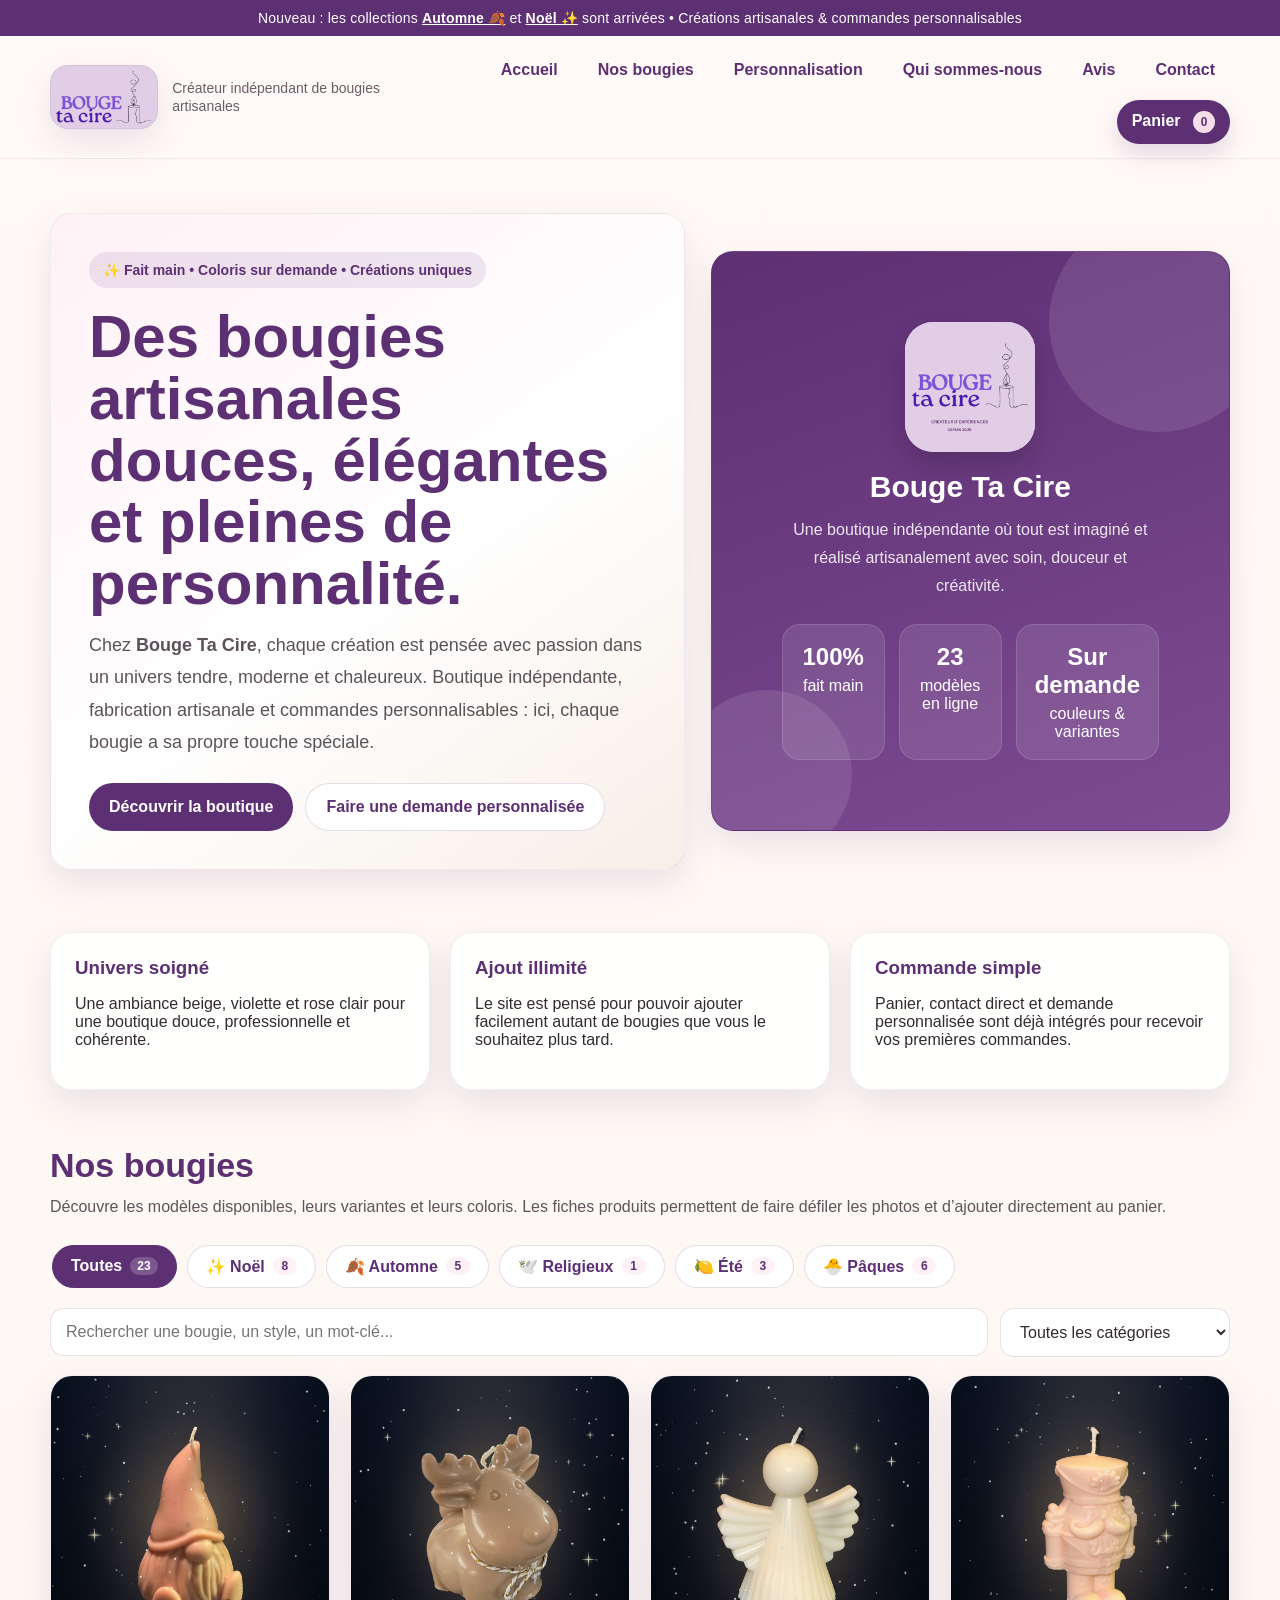
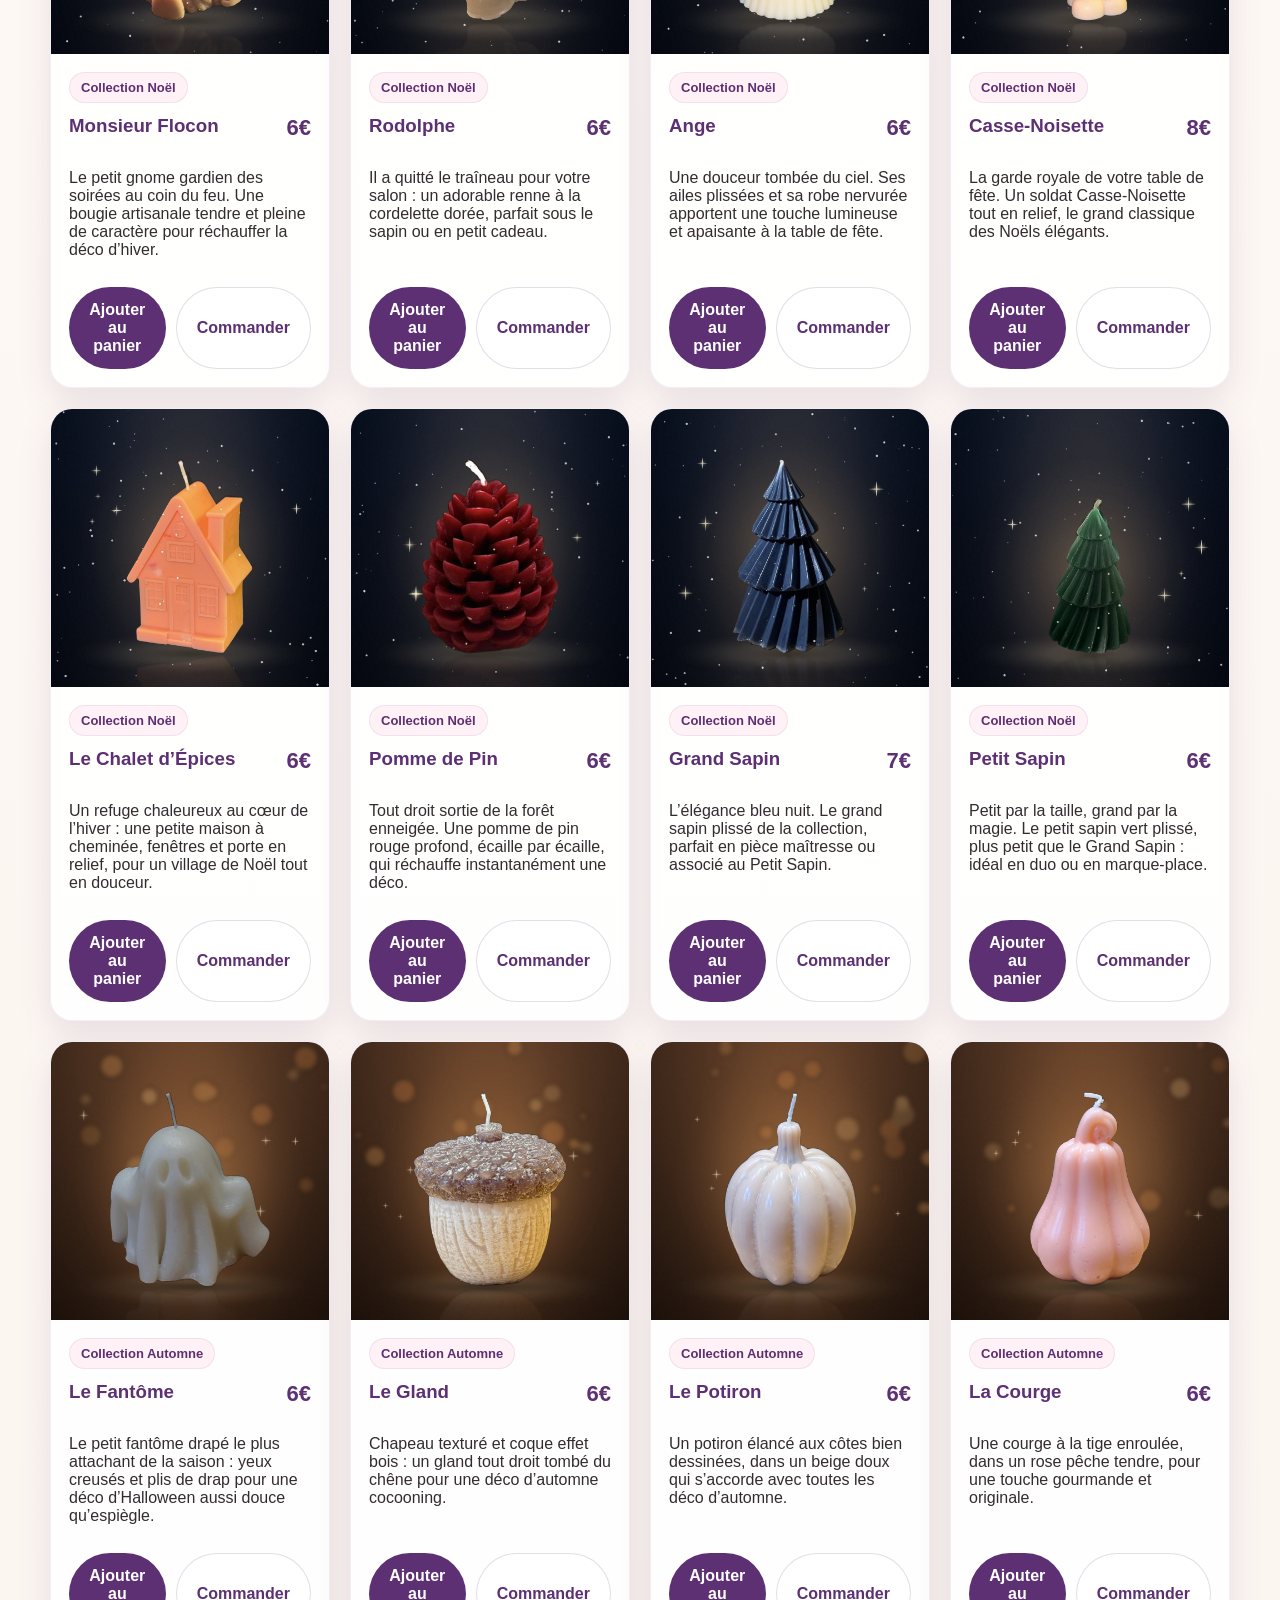
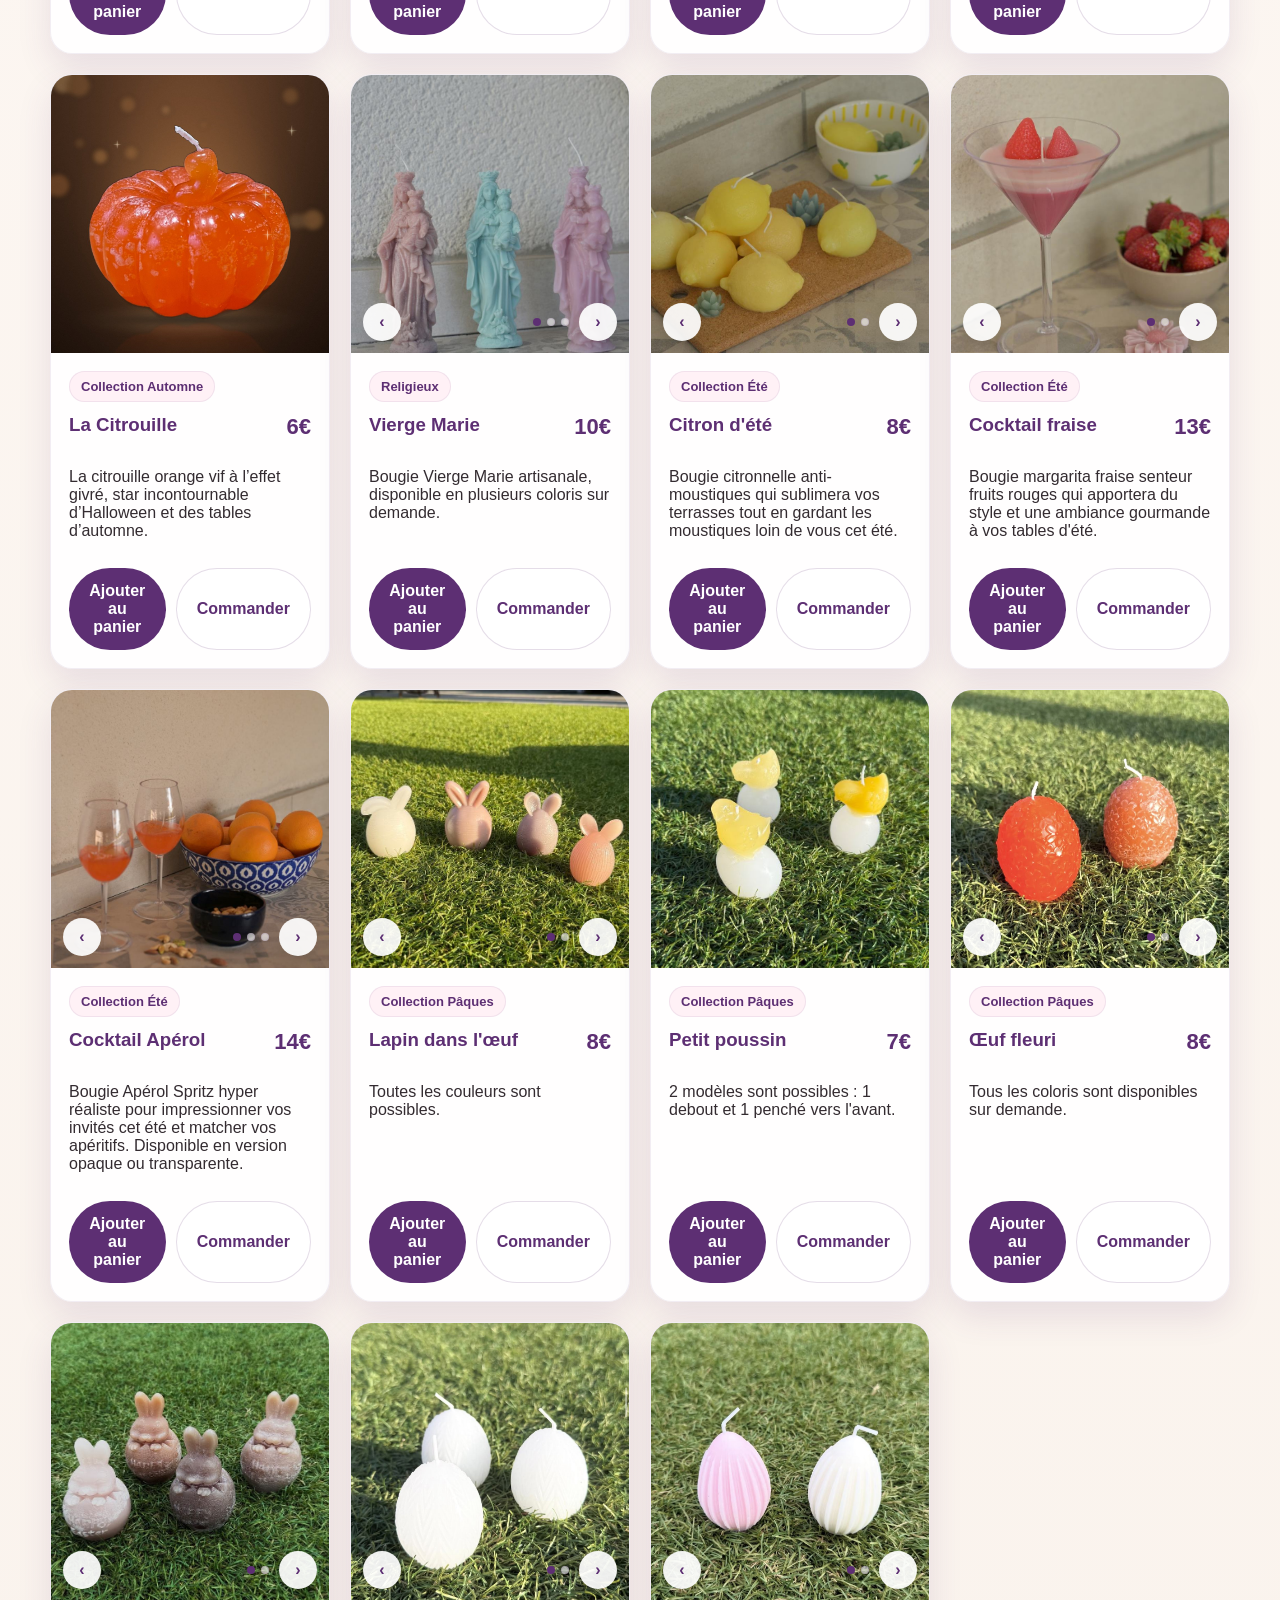
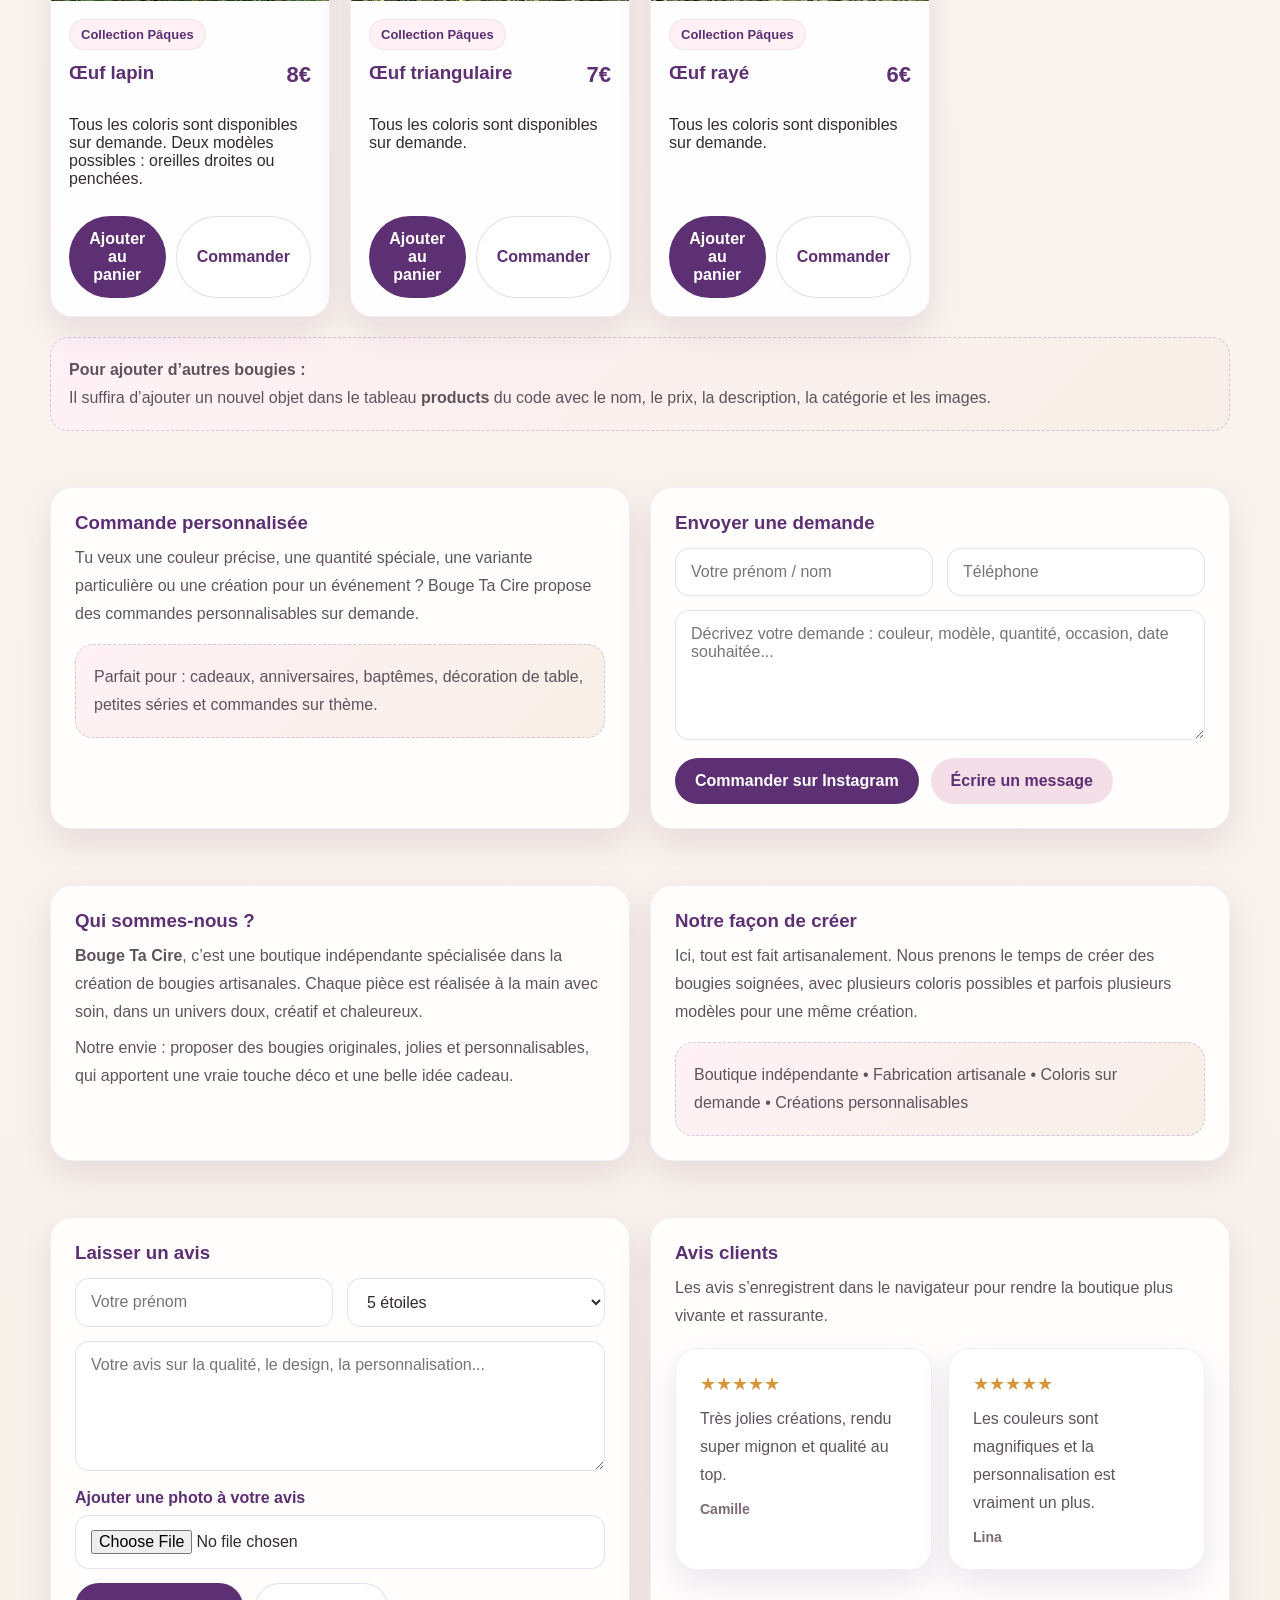
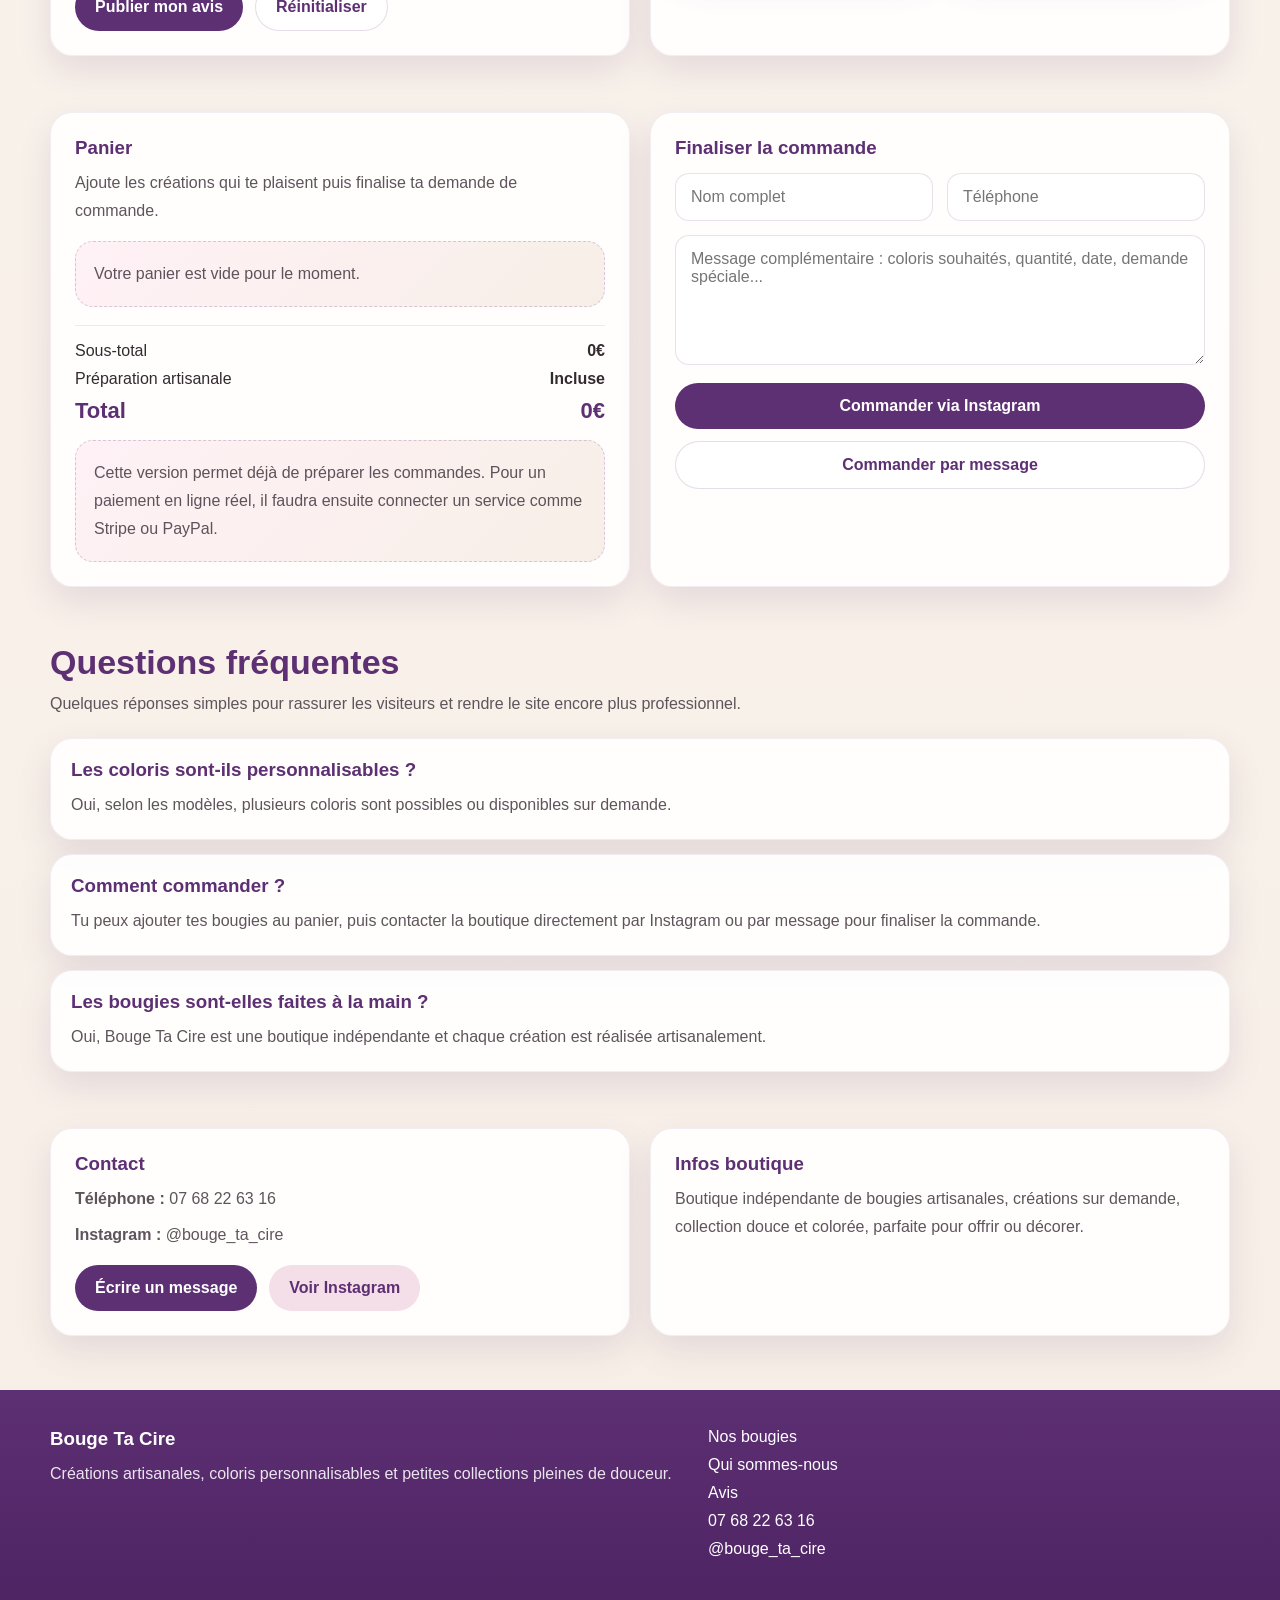
==== commit 874dae48: "Add files via upload" ====
--- a/index.html
+++ b/index.html
@@ -82,6 +82,32 @@
 
     .brand-logo img{width:100%;height:100%;object-fit:cover}
 
+    .brand-logo{
+      width:auto;
+      height:64px;
+      aspect-ratio:338/200;
+      background:#e1cee6;
+    }
+
+    .hero-visual .visual-logo{
+      background:#e1cee6;
+      padding:0;
+    }
+
+    .hero-visual .visual-logo img{width:100%;height:100%;object-fit:cover;display:block}
+
+    .sr-only{
+      position:absolute;
+      width:1px;
+      height:1px;
+      padding:0;
+      margin:-1px;
+      overflow:hidden;
+      clip:rect(0,0,0,0);
+      white-space:nowrap;
+      border:0;
+    }
+
     .brand strong{
       display:block;
       color:var(--violet);
@@ -433,6 +459,72 @@
       height:100%;
     }
 
+    .collection-tabs{
+      display:flex;
+      gap:10px;
+      overflow-x:auto;
+      padding:4px 2px 12px;
+      margin-bottom:8px;
+      scrollbar-width:thin;
+    }
+
+    .collection-tab{
+      flex:0 0 auto;
+      display:inline-flex;
+      align-items:center;
+      gap:8px;
+      padding:11px 18px;
+      border-radius:999px;
+      border:1px solid rgba(93,47,115,0.16);
+      background:var(--blanc);
+      color:var(--violet);
+      font:inherit;
+      font-weight:800;
+      cursor:pointer;
+      transition:background .2s, color .2s, box-shadow .2s;
+    }
+
+    .collection-tab span{
+      min-width:24px;
+      padding:2px 7px;
+      border-radius:999px;
+      background:var(--rose-2);
+      font-size:12px;
+      text-align:center;
+    }
+
+    .collection-tab:hover{box-shadow:var(--ombre)}
+
+    .collection-tab.active{
+      background:var(--violet);
+      color:var(--blanc);
+      border-color:var(--violet);
+    }
+
+    .collection-tab.active span{background:rgba(255,255,255,0.2);color:var(--blanc)}
+
+    .collection-intro{
+      margin:0 0 18px;
+      padding:20px 22px;
+      border-radius:var(--rayon);
+      background:linear-gradient(135deg,var(--rose-2),var(--beige-2));
+      border:1px solid rgba(93,47,115,0.08);
+    }
+
+    .collection-intro h3{margin:0 0 6px;color:var(--violet)}
+    .collection-intro p{margin:0 0 8px}
+    .collection-intro span{font-size:13px;font-weight:800;color:var(--violet-2)}
+
+    .gallery{flex-shrink:0}
+
+    .price.price-request{
+      font-size:15px;
+      line-height:1.25;
+      white-space:normal;
+      text-align:right;
+      max-width:110px;
+    }
+
     .tag{
       display:inline-flex;
       width:max-content;
@@ -561,18 +653,19 @@
       .section-head h2{font-size:28px}
     }
   </style>
+  <link rel="icon" type="image/png" href="[data-uri]">
 </head>
 <body>
-  <div class="topbar">Bouge Ta Cire • Boutique indépendante • Créations artisanales & commandes personnalisables</div>
+  <div class="topbar">Nouveau : les collections <a href="#bougies" onclick="showCollection('Collection Automne')" style="color:inherit;font-weight:800;text-decoration:underline">Automne 🍂</a> et <a href="#bougies" onclick="showCollection('Collection Noël')" style="color:inherit;font-weight:800;text-decoration:underline">Noël ✨</a> sont arrivées • Créations artisanales & commandes personnalisables</div>
 
   <header>
     <div class="container nav">
       <div class="brand">
         <div class="brand-logo">
-          <img src="[data-uri]" alt="Logo Bougie Ta Cire">
+          <img src="[data-uri]" alt="Logo Bouge Ta Cire">
         </div>
         <div>
-          <strong>Bouge Ta Cire</strong>
+          <strong class="sr-only">Bouge Ta Cire</strong>
           <span>Créateur indépendant de bougies artisanales</span>
         </div>
       </div>
@@ -607,13 +700,13 @@
         <div class="hero-card hero-visual">
           <div class="visual-content">
             <div class="visual-logo">
-              <img src="[data-uri]" alt="Logo Bougie Ta Cire">
+              <img src="[data-uri]" alt="Logo Bouge Ta Cire">
             </div>
             <h2>Bouge Ta Cire</h2>
             <p>Une boutique indépendante où tout est imaginé et réalisé artisanalement avec soin, douceur et créativité.</p>
             <div class="stats">
               <div class="stat"><strong>100%</strong><span>fait main</span></div>
-              <div class="stat"><strong>10</strong><span>modèles en ligne</span></div>
+              <div class="stat"><strong id="modelCount">23</strong><span>modèles en ligne</span></div>
               <div class="stat"><strong>Sur demande</strong><span>couleurs & variantes</span></div>
             </div>
           </div>
@@ -647,6 +740,9 @@
           </div>
         </div>
 
+        <div class="collection-tabs" id="collectionTabs" role="tablist" aria-label="Collections"></div>
+        <div class="collection-intro" id="collectionIntro"></div>
+
         <div class="shop-controls">
           <div class="search-wrap">
             <input id="searchInput" class="input" type="text" placeholder="Rechercher une bougie, un style, un mot-clé..." oninput="renderProducts()">
@@ -654,9 +750,12 @@
           <div class="filter-wrap">
             <select id="filterInput" onchange="renderProducts()">
               <option value="all">Toutes les catégories</option>
+              <option value="noël">Collection Noël</option>
+              <option value="automne">Collection Automne</option>
+              <option value="halloween">Halloween</option>
+              <option value="religieux">Religieux</option>
+              <option value="été">Collection Été</option>
               <option value="pâques">Collection Pâques</option>
-              <option value="été">Collection Été</option>
-              <option value="religieux">Religieux</option>
               <option value="animaux">Animaux</option>
               <option value="oeufs">Œufs</option>
             </select>
@@ -833,7 +932,7 @@
   </footer>
 
   <script>
-    const ASSETS = {"logo.png": "[data-uri]", "lapin-oeuf-1.jpg": "[data-uri]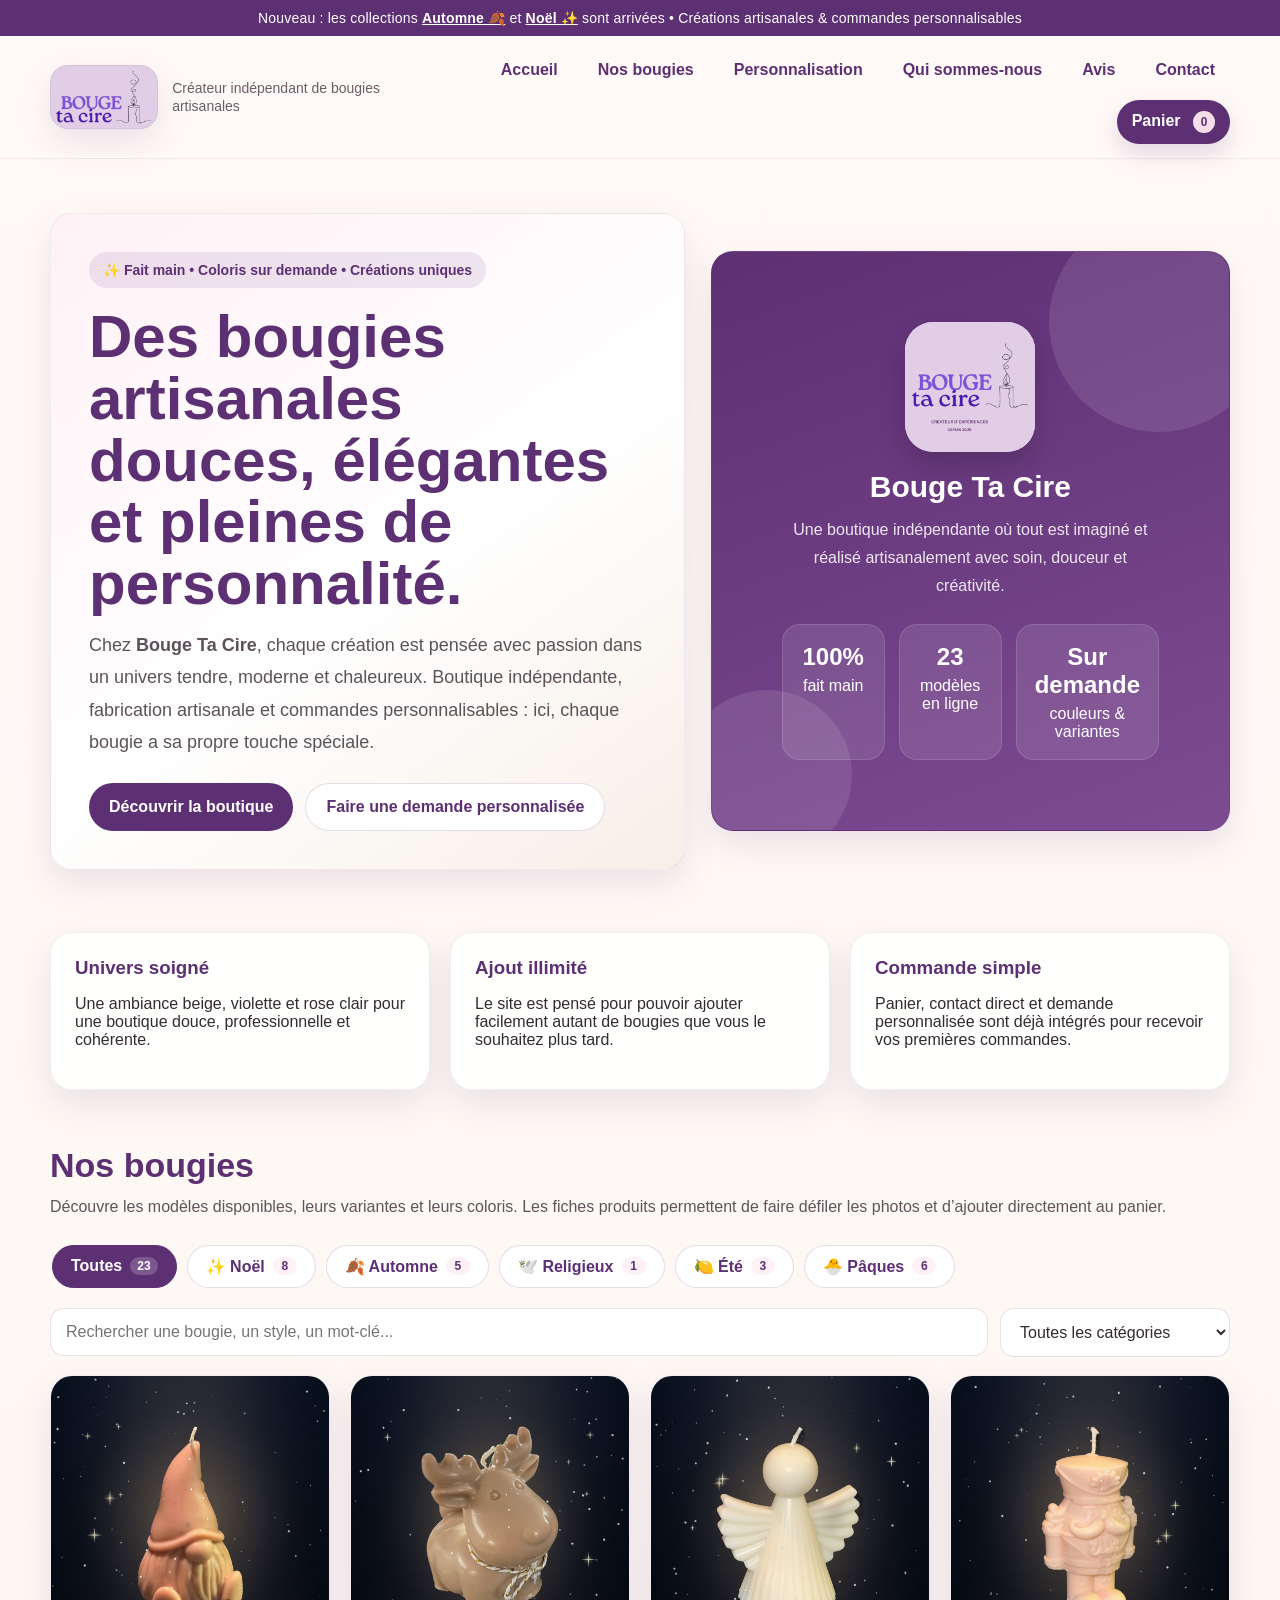
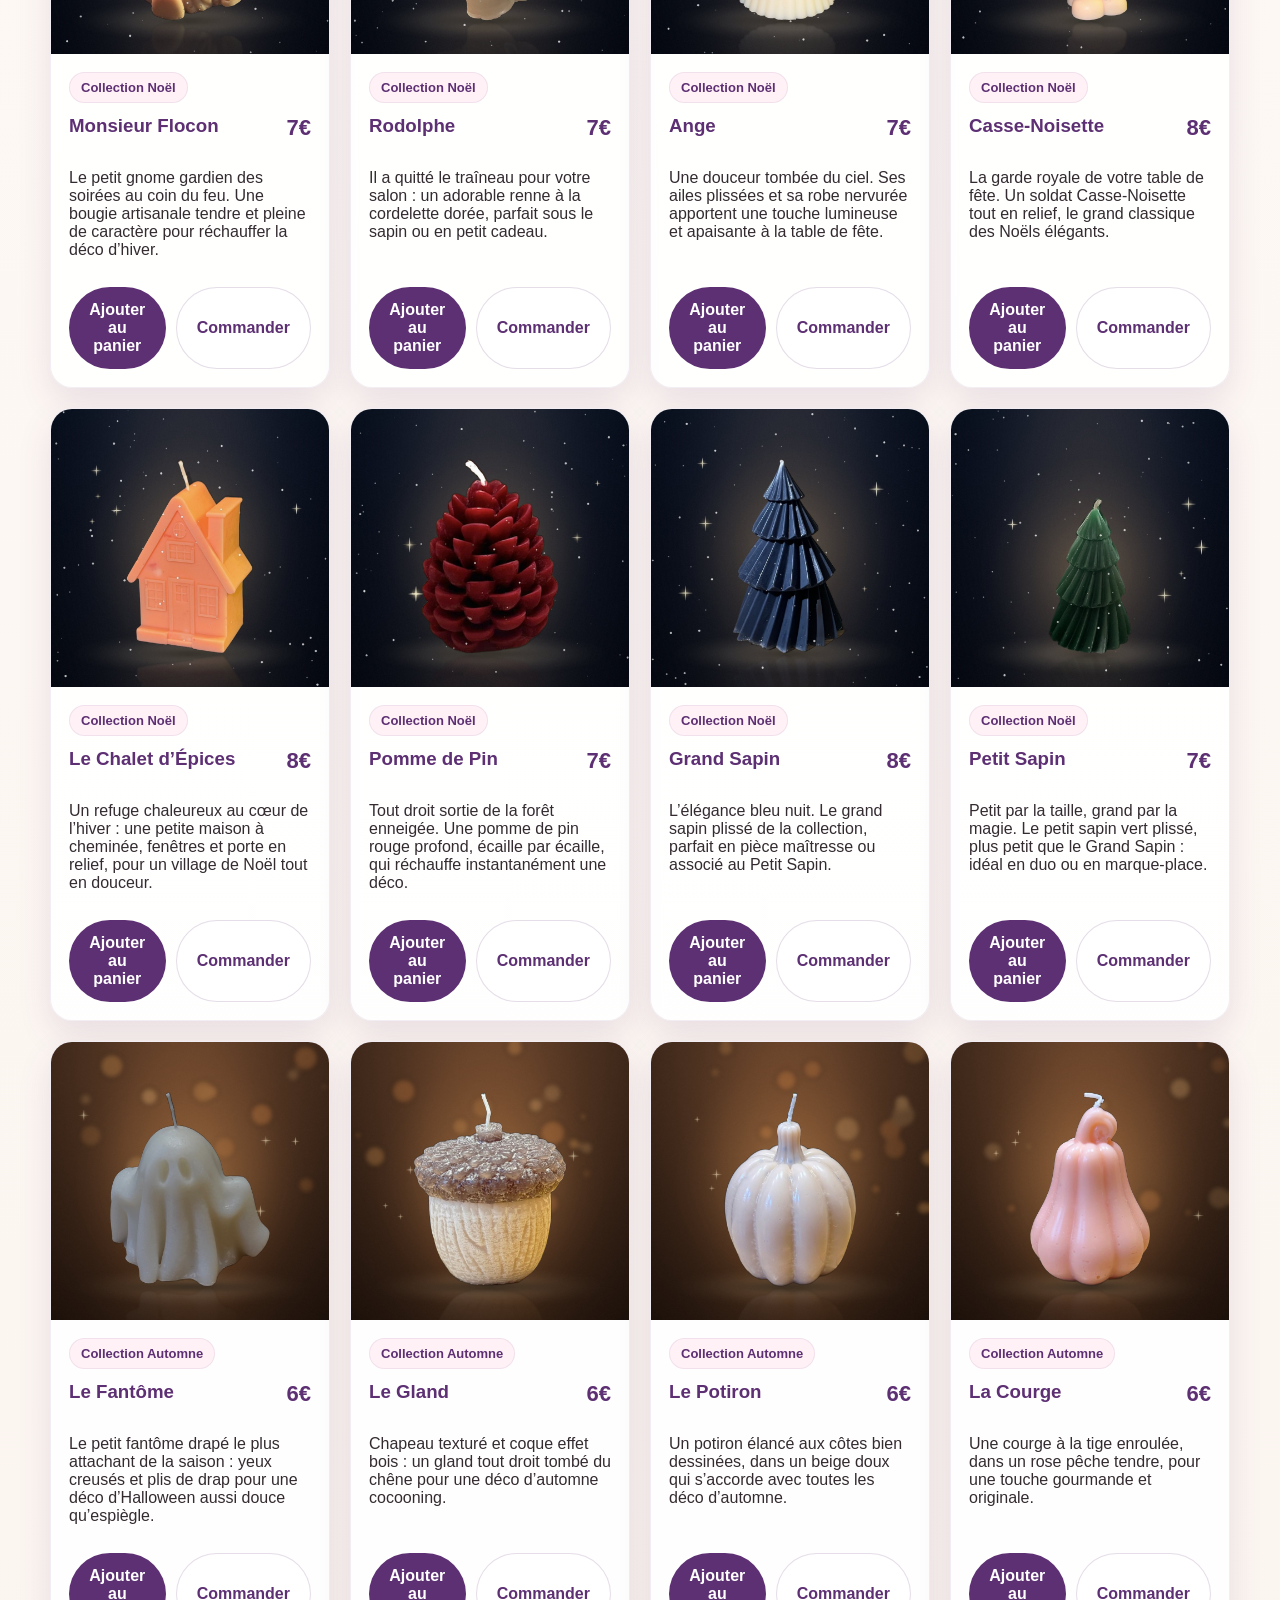
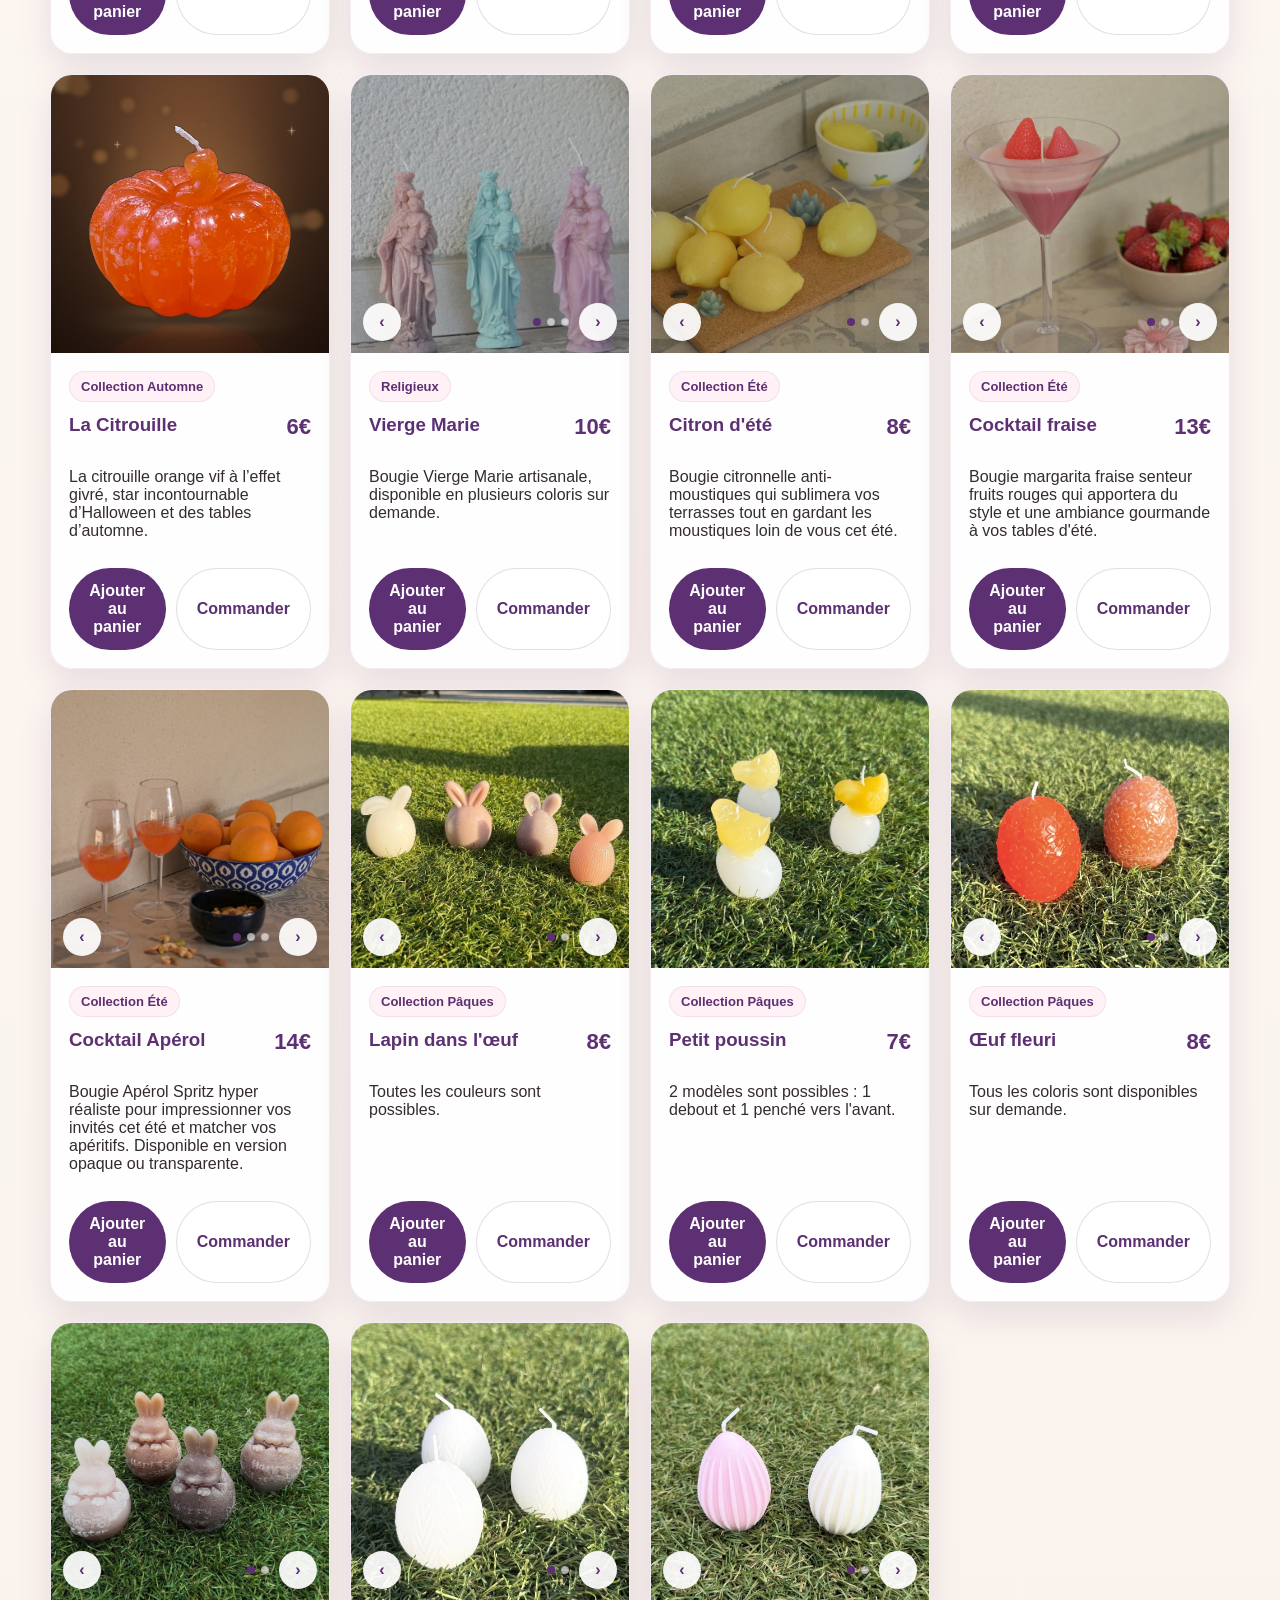
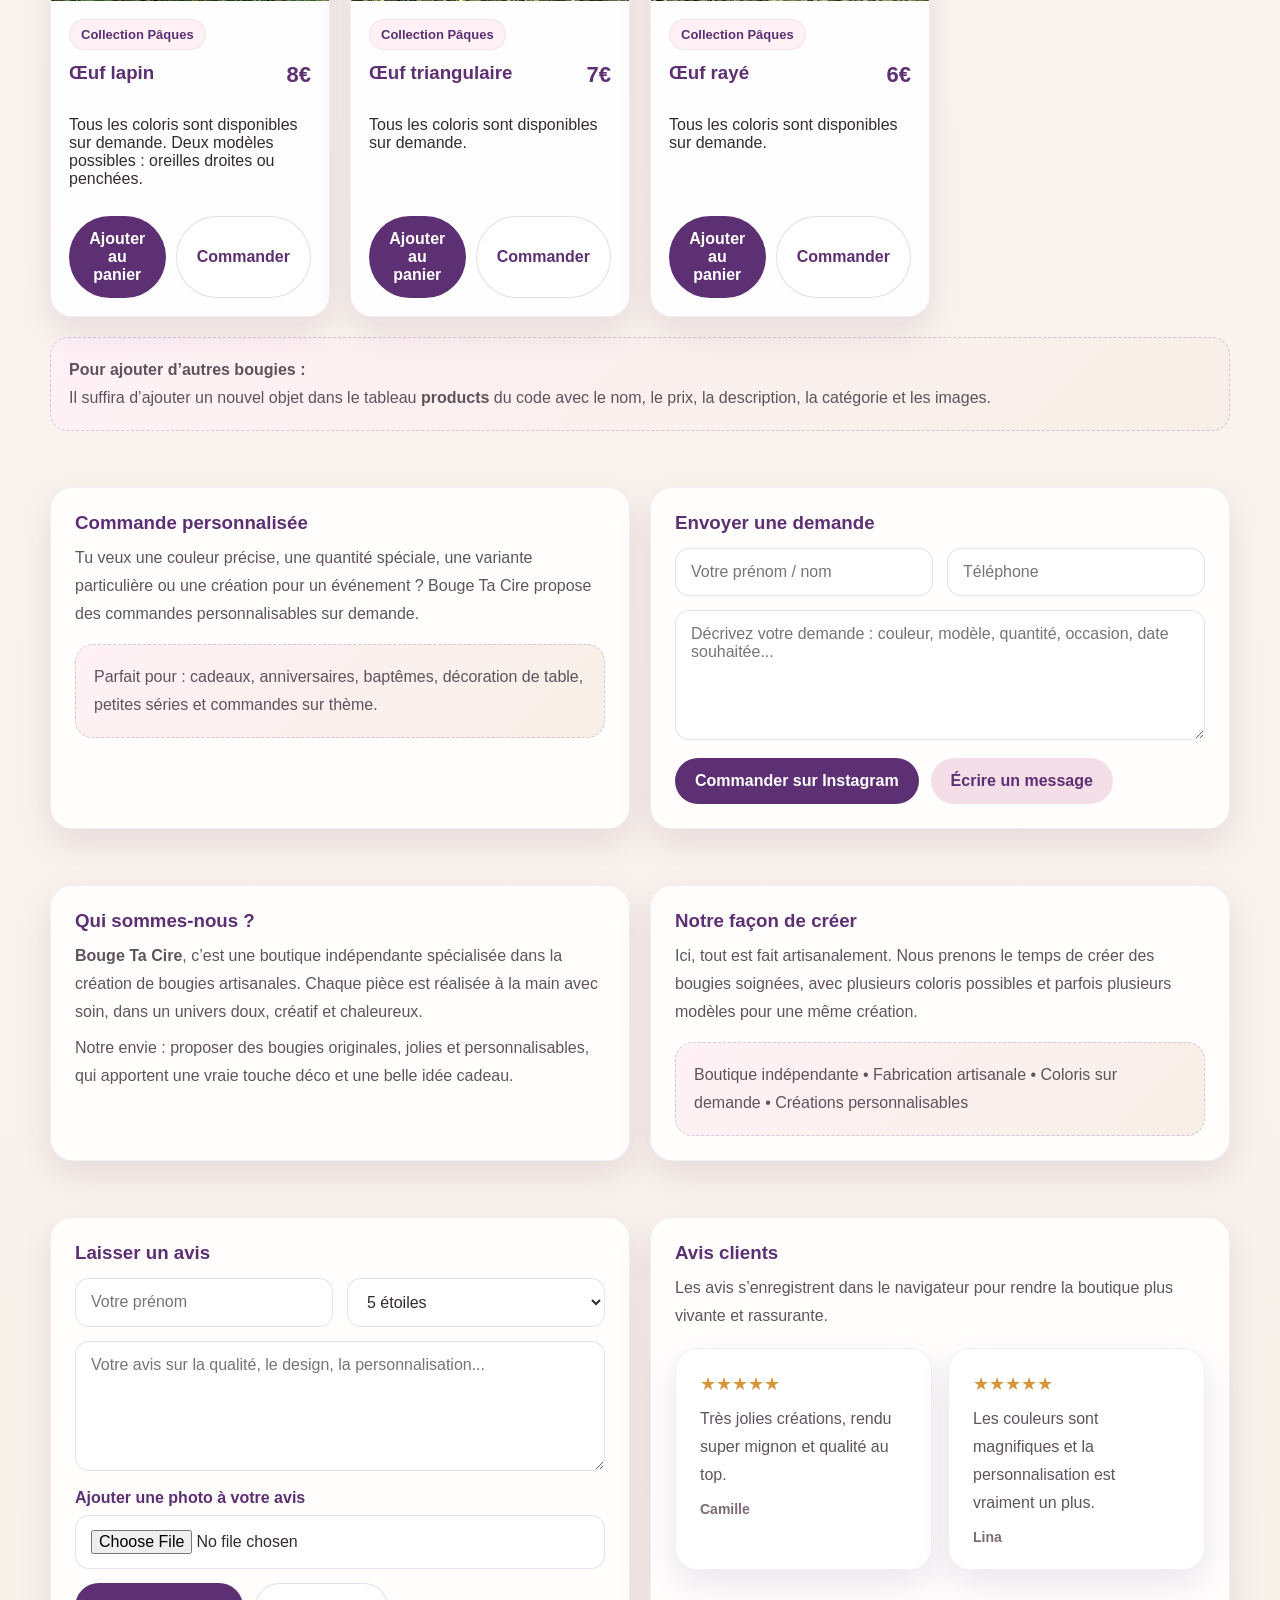
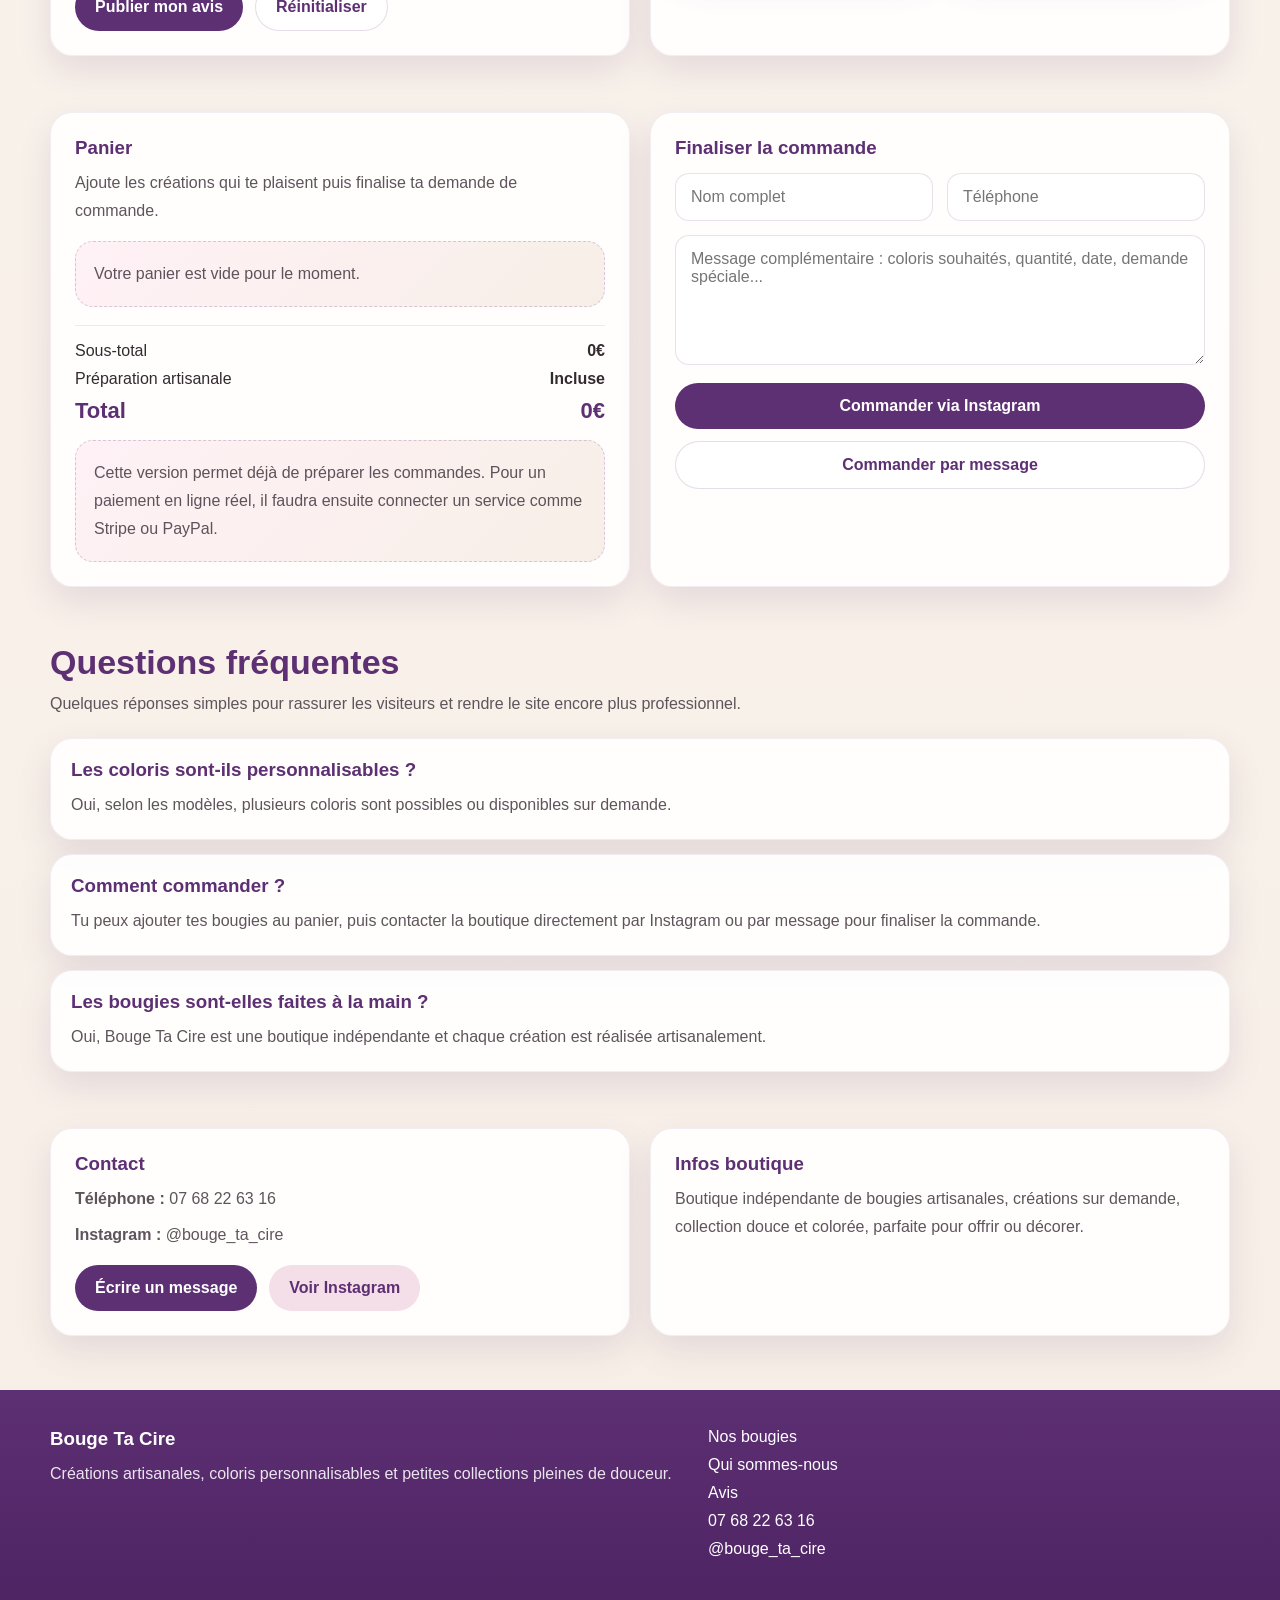
==== commit bcae5961: "Add files via upload" ====
--- a/index.html
+++ b/index.html
@@ -1073,7 +1073,7 @@
       {
         id: 11,
         name: "Monsieur Flocon",
-        price: 6,
+        price: 7,
         category: "noël hiver personnages",
         tag: "Collection Noël",
         description: "Le petit gnome gardien des soirées au coin du feu. Une bougie artisanale tendre et pleine de caractère pour réchauffer la déco d’hiver.",
@@ -1082,7 +1082,7 @@
       {
         id: 12,
         name: "Rodolphe",
-        price: 6,
+        price: 7,
         category: "noël hiver animaux",
         tag: "Collection Noël",
         description: "Il a quitté le traîneau pour votre salon : un adorable renne à la cordelette dorée, parfait sous le sapin ou en petit cadeau.",
@@ -1091,7 +1091,7 @@
       {
         id: 13,
         name: "Ange",
-        price: 6,
+        price: 7,
         category: "noël hiver religieux",
         tag: "Collection Noël",
         description: "Une douceur tombée du ciel. Ses ailes plissées et sa robe nervurée apportent une touche lumineuse et apaisante à la table de fête.",
@@ -1109,7 +1109,7 @@
       {
         id: 15,
         name: "Le Chalet d’Épices",
-        price: 6,
+        price: 8,
         category: "noël hiver",
         tag: "Collection Noël",
         description: "Un refuge chaleureux au cœur de l’hiver : une petite maison à cheminée, fenêtres et porte en relief, pour un village de Noël tout en douceur.",
@@ -1118,7 +1118,7 @@
       {
         id: 16,
         name: "Pomme de Pin",
-        price: 6,
+        price: 7,
         category: "noël hiver nature",
         tag: "Collection Noël",
         description: "Tout droit sortie de la forêt enneigée. Une pomme de pin rouge profond, écaille par écaille, qui réchauffe instantanément une déco.",
@@ -1127,7 +1127,7 @@
       {
         id: 17,
         name: "Grand Sapin",
-        price: 7,
+        price: 8,
         category: "noël hiver sapins",
         tag: "Collection Noël",
         description: "L’élégance bleu nuit. Le grand sapin plissé de la collection, parfait en pièce maîtresse ou associé au Petit Sapin.",
@@ -1136,7 +1136,7 @@
       {
         id: 18,
         name: "Petit Sapin",
-        price: 6,
+        price: 7,
         category: "noël hiver sapins",
         tag: "Collection Noël",
         description: "Petit par la taille, grand par la magie. Le petit sapin vert plissé, plus petit que le Grand Sapin : idéal en duo ou en marque-place.",
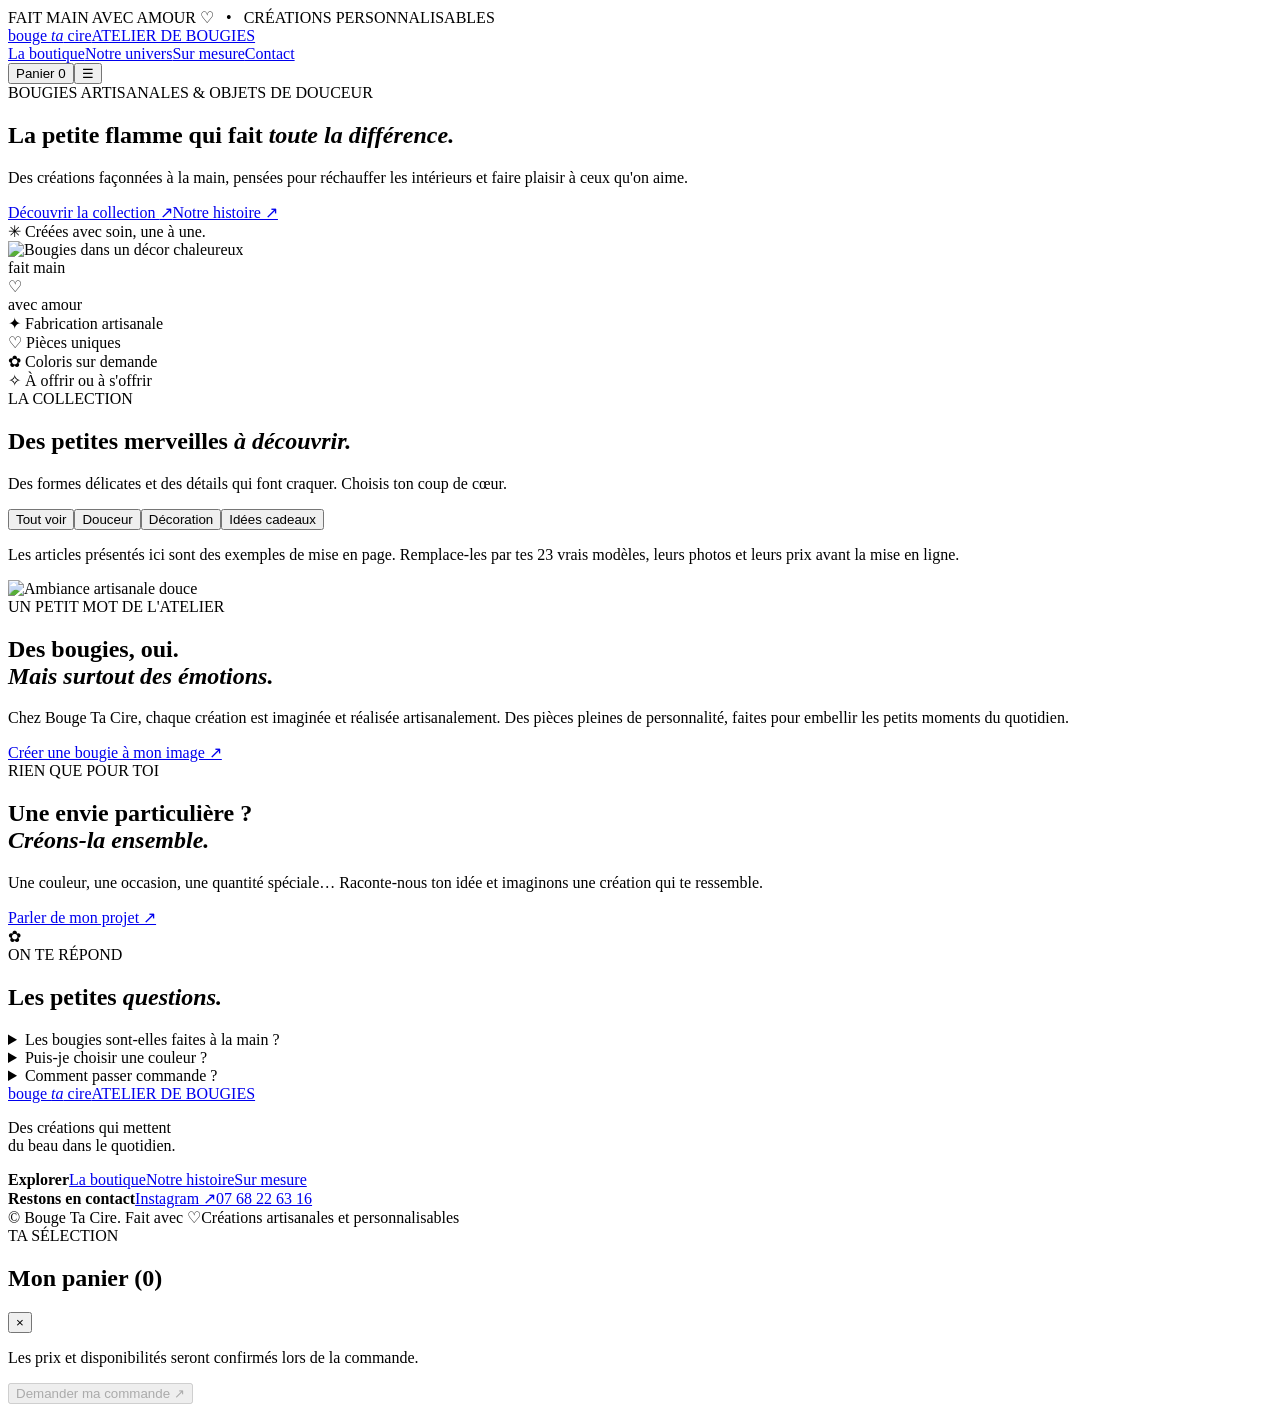
==== commit bc9a4841: "Add files via upload" ====
--- a/index.html
+++ b/index.html
@@ -1,1454 +1,11 @@
-<!DOCTYPE html>
-<html lang="fr">
-<head>
-  <meta charset="UTF-8" />
-  <meta name="viewport" content="width=device-width, initial-scale=1.0" />
-  <title>Bouge Ta Cire — Boutique artisanale</title>
-  <style>
-    :root{
-      --beige:#f7efe7;
-      --beige-2:#fffaf7;
-      --violet:#5d2f73;
-      --violet-2:#7d4b92;
-      --rose:#f4dfe8;
-      --rose-2:#fff1f6;
-      --texte:#332b30;
-      --blanc:#ffffff;
-      --ombre:0 14px 34px rgba(93,47,115,0.12);
-      --rayon:22px;
-      --max:1180px;
-    }
-
-    *{box-sizing:border-box}
-    html{scroll-behavior:smooth}
-    body{
-      margin:0;
-      font-family:Arial, Helvetica, sans-serif;
-      color:var(--texte);
-      background:linear-gradient(180deg,var(--beige-2),var(--beige));
-    }
-
-    img{max-width:100%;display:block}
-    a{text-decoration:none;color:inherit}
-    button,input,textarea,select{font:inherit}
-
-    .container{
-      width:min(var(--max), calc(100% - 32px));
-      margin:0 auto;
-    }
-
-    .topbar{
-      background:var(--violet);
-      color:white;
-      text-align:center;
-      padding:10px 16px;
-      font-size:14px;
-      letter-spacing:.2px;
-    }
-
-    header{
-      position:sticky;
-      top:0;
-      z-index:100;
-      background:rgba(255,250,247,0.95);
-      backdrop-filter:blur(10px);
-      border-bottom:1px solid rgba(93,47,115,0.08);
-    }
-
-    .nav{
-      display:flex;
-      align-items:center;
-      justify-content:space-between;
-      gap:20px;
-      padding:14px 0;
-    }
-
-    .brand{
-      display:flex;
-      align-items:center;
-      gap:14px;
-    }
-
-    .brand-logo{
-      width:64px;
-      height:64px;
-      border-radius:18px;
-      overflow:hidden;
-      background:white;
-      box-shadow:var(--ombre);
-      border:1px solid rgba(93,47,115,0.08);
-      flex-shrink:0;
-    }
-
-    .brand-logo img{width:100%;height:100%;object-fit:cover}
-
-    .brand-logo{
-      width:auto;
-      height:64px;
-      aspect-ratio:338/200;
-      background:#e1cee6;
-    }
-
-    .hero-visual .visual-logo{
-      background:#e1cee6;
-      padding:0;
-    }
-
-    .hero-visual .visual-logo img{width:100%;height:100%;object-fit:cover;display:block}
-
-    .sr-only{
-      position:absolute;
-      width:1px;
-      height:1px;
-      padding:0;
-      margin:-1px;
-      overflow:hidden;
-      clip:rect(0,0,0,0);
-      white-space:nowrap;
-      border:0;
-    }
-
-    .brand strong{
-      display:block;
-      color:var(--violet);
-      font-size:24px;
-      line-height:1.05;
-    }
-
-    .brand span{
-      color:#6a5d68;
-      font-size:14px;
-    }
-
-    .nav-links{
-      display:flex;
-      flex-wrap:wrap;
-      gap:10px;
-      align-items:center;
-      justify-content:flex-end;
-    }
-
-    .nav-links a,
-    .nav-links button{
-      border:none;
-      background:transparent;
-      color:var(--violet);
-      border-radius:999px;
-      padding:11px 15px;
-      cursor:pointer;
-      font-weight:700;
-    }
-
-    .nav-links a:hover,
-    .nav-links button:hover{background:rgba(93,47,115,0.08)}
-
-    .nav-cart{
-      background:var(--violet) !important;
-      color:white !important;
-      box-shadow:0 10px 24px rgba(93,47,115,0.18);
-    }
-
-    .cart-count{
-      display:inline-flex;
-      align-items:center;
-      justify-content:center;
-      min-width:22px;
-      height:22px;
-      padding:0 6px;
-      border-radius:999px;
-      margin-left:8px;
-      background:var(--rose);
-      color:var(--violet);
-      font-size:12px;
-      font-weight:800;
-    }
-
-    .hero{padding:54px 0 34px}
-    .hero-grid{
-      display:grid;
-      grid-template-columns:1.1fr .9fr;
-      gap:26px;
-      align-items:center;
-    }
-
-    .card,
-    .hero-card,
-    .product-card,
-    .panel,
-    .review-card,
-    .cart-box,
-    .checkout-box,
-    .contact-card,
-    .faq-item{
-      background:rgba(255,255,255,0.9);
-      border:1px solid rgba(93,47,115,0.08);
-      border-radius:var(--rayon);
-      box-shadow:var(--ombre);
-    }
-
-    .hero-card{
-      padding:38px;
-      background:linear-gradient(145deg,var(--rose-2),var(--blanc) 55%, var(--beige));
-    }
-
-    .hero-visual{
-      color:white;
-      background:linear-gradient(160deg,var(--violet),var(--violet-2));
-      min-height:470px;
-      position:relative;
-      overflow:hidden;
-    }
-
-    .hero-visual::before,
-    .hero-visual::after{
-      content:"";
-      position:absolute;
-      border-radius:999px;
-      background:rgba(255,255,255,0.10);
-    }
-
-    .hero-visual::before{width:220px;height:220px;top:-40px;right:-40px}
-    .hero-visual::after{width:170px;height:170px;bottom:-30px;left:-30px}
-
-    .visual-content{
-      position:relative;
-      z-index:1;
-      height:100%;
-      display:flex;
-      flex-direction:column;
-      justify-content:center;
-      padding:32px;
-    }
-
-    .visual-logo{
-      width:130px;
-      height:130px;
-      border-radius:28px;
-      overflow:hidden;
-      background:white;
-      padding:10px;
-      margin:0 auto 18px;
-      box-shadow:0 14px 28px rgba(0,0,0,0.16);
-    }
-
-    .visual-content h2{
-      margin:0 0 12px;
-      text-align:center;
-      font-size:30px;
-    }
-
-    .visual-content p{
-      margin:0 auto 24px;
-      max-width:420px;
-      text-align:center;
-      line-height:1.75;
-      color:rgba(255,255,255,0.88);
-    }
-
-    .stats{
-      display:grid;
-      grid-template-columns:repeat(3,1fr);
-      gap:14px;
-    }
-
-    .stat{
-      background:rgba(255,255,255,0.10);
-      border:1px solid rgba(255,255,255,0.12);
-      border-radius:18px;
-      padding:18px;
-      text-align:center;
-    }
-
-    .stat strong{display:block;font-size:24px;margin-bottom:6px}
-
-    .pill{
-      display:inline-flex;
-      align-items:center;
-      gap:8px;
-      padding:10px 14px;
-      border-radius:999px;
-      background:rgba(93,47,115,0.10);
-      color:var(--violet);
-      font-size:14px;
-      font-weight:800;
-      margin-bottom:18px;
-    }
-
-    h1{
-      margin:0 0 14px;
-      font-size:clamp(34px, 5vw, 60px);
-      line-height:1.03;
-      color:var(--violet);
-    }
-
-    .lead{
-      margin:0 0 24px;
-      font-size:18px;
-      line-height:1.8;
-      color:#5d525a;
-    }
-
-    .actions{display:flex;flex-wrap:wrap;gap:12px}
-
-    .btn{
-      display:inline-flex;
-      align-items:center;
-      justify-content:center;
-      gap:10px;
-      border:none;
-      border-radius:999px;
-      padding:14px 20px;
-      cursor:pointer;
-      font-weight:800;
-      transition:transform .18s ease;
-    }
-
-    .btn:hover{transform:translateY(-1px)}
-    .btn-primary{background:var(--violet);color:white}
-    .btn-secondary{background:white;color:var(--violet);border:1px solid rgba(93,47,115,0.16)}
-    .btn-soft{background:var(--rose);color:var(--violet)}
-    .btn-full{width:100%}
-
-    section{padding:28px 0}
-
-    .grid-3,
-    .two-col,
-    .cart-layout,
-    .contact-grid,
-    .review-layout,
-    .footer-grid{
-      display:grid;
-      gap:20px;
-    }
-
-    .grid-3{grid-template-columns:repeat(3,1fr)}
-    .two-col,.cart-layout,.contact-grid,.review-layout{grid-template-columns:1fr 1fr}
-    .footer-grid{grid-template-columns:1.1fr .9fr}
-
-    .info-card,.panel,.review-card,.cart-box,.checkout-box,.contact-card{padding:24px}
-
-    .section-head{
-      display:flex;
-      justify-content:space-between;
-      align-items:end;
-      flex-wrap:wrap;
-      gap:14px;
-      margin-bottom:20px;
-    }
-
-    .section-head h2{
-      margin:0;
-      color:var(--violet);
-      font-size:34px;
-    }
-
-    .section-head p,
-    .panel p,
-    .review-card p,
-    .contact-card p,
-    .faq-item p,
-    .muted{
-      margin:8px 0 0;
-      line-height:1.75;
-      color:#5f545c;
-    }
-
-    .info-card h3,
-    .panel h3,
-    .review-card h3,
-    .cart-box h3,
-    .checkout-box h3,
-    .contact-card h3,
-    .faq-item h3{
-      margin:0 0 10px;
-      color:var(--violet);
-    }
-
-    .shop-controls{
-      display:flex;
-      flex-wrap:wrap;
-      gap:12px;
-      margin-bottom:18px;
-    }
-
-    .search-wrap{flex:1 1 320px}
-    .filter-wrap{width:min(230px,100%)}
-
-    .input,.textarea,select{
-      width:100%;
-      padding:14px 15px;
-      border-radius:14px;
-      border:1px solid rgba(93,47,115,0.14);
-      background:white;
-      color:var(--texte);
-      outline:none;
-    }
-
-    .input:focus,.textarea:focus,select:focus{
-      border-color:var(--violet);
-      box-shadow:0 0 0 4px rgba(93,47,115,0.08);
-    }
-
-    .textarea{min-height:130px;resize:vertical}
-
-    .products{
-      display:grid;
-      grid-template-columns:repeat(auto-fit,minmax(270px,1fr));
-      gap:20px;
-    }
-
-    .product-card{
-      overflow:hidden;
-      display:flex;
-      flex-direction:column;
-    }
-
-    .gallery{
-      position:relative;
-      aspect-ratio:1/1;
-      background:linear-gradient(145deg,var(--rose),var(--beige));
-      overflow:hidden;
-    }
-
-    .gallery img{
-      width:100%;
-      height:100%;
-      object-fit:cover;
-    }
-
-    .gallery-controls{
-      position:absolute;
-      left:12px;
-      right:12px;
-      bottom:12px;
-      display:flex;
-      justify-content:space-between;
-      align-items:center;
-      gap:10px;
-    }
-
-    .gallery-btn{
-      border:none;
-      width:38px;
-      height:38px;
-      border-radius:999px;
-      background:rgba(255,255,255,0.92);
-      color:var(--violet);
-      cursor:pointer;
-      font-weight:900;
-      box-shadow:0 8px 18px rgba(0,0,0,0.12);
-    }
-
-    .gallery-dots{display:flex;gap:6px;margin-left:auto}
-
-    .gallery-dots span{
-      width:8px;
-      height:8px;
-      border-radius:999px;
-      background:rgba(255,255,255,0.62);
-      border:1px solid rgba(93,47,115,0.15);
-    }
-
-    .gallery-dots span.active{background:var(--violet)}
-
-    .product-body{
-      padding:18px;
-      display:flex;
-      flex-direction:column;
-      gap:12px;
-      height:100%;
-    }
-
-    .collection-tabs{
-      display:flex;
-      gap:10px;
-      overflow-x:auto;
-      padding:4px 2px 12px;
-      margin-bottom:8px;
-      scrollbar-width:thin;
-    }
-
-    .collection-tab{
-      flex:0 0 auto;
-      display:inline-flex;
-      align-items:center;
-      gap:8px;
-      padding:11px 18px;
-      border-radius:999px;
-      border:1px solid rgba(93,47,115,0.16);
-      background:var(--blanc);
-      color:var(--violet);
-      font:inherit;
-      font-weight:800;
-      cursor:pointer;
-      transition:background .2s, color .2s, box-shadow .2s;
-    }
-
-    .collection-tab span{
-      min-width:24px;
-      padding:2px 7px;
-      border-radius:999px;
-      background:var(--rose-2);
-      font-size:12px;
-      text-align:center;
-    }
-
-    .collection-tab:hover{box-shadow:var(--ombre)}
-
-    .collection-tab.active{
-      background:var(--violet);
-      color:var(--blanc);
-      border-color:var(--violet);
-    }
-
-    .collection-tab.active span{background:rgba(255,255,255,0.2);color:var(--blanc)}
-
-    .collection-intro{
-      margin:0 0 18px;
-      padding:20px 22px;
-      border-radius:var(--rayon);
-      background:linear-gradient(135deg,var(--rose-2),var(--beige-2));
-      border:1px solid rgba(93,47,115,0.08);
-    }
-
-    .collection-intro h3{margin:0 0 6px;color:var(--violet)}
-    .collection-intro p{margin:0 0 8px}
-    .collection-intro span{font-size:13px;font-weight:800;color:var(--violet-2)}
-
-    .gallery{flex-shrink:0}
-
-    .price.price-request{
-      font-size:15px;
-      line-height:1.25;
-      white-space:normal;
-      text-align:right;
-      max-width:110px;
-    }
-
-    .tag{
-      display:inline-flex;
-      width:max-content;
-      padding:7px 11px;
-      border-radius:999px;
-      background:var(--rose-2);
-      color:var(--violet);
-      border:1px solid rgba(93,47,115,0.08);
-      font-size:13px;
-      font-weight:800;
-    }
-
-    .product-top{
-      display:flex;
-      justify-content:space-between;
-      align-items:flex-start;
-      gap:12px;
-    }
-
-    .product-top h3{margin:0;color:var(--violet)}
-
-    .price{
-      white-space:nowrap;
-      color:var(--violet);
-      font-size:22px;
-      font-weight:900;
-    }
-
-    .product-actions{display:flex;gap:10px;margin-top:auto}
-    .product-actions .btn{flex:1}
-
-    .notice,
-    .template-box,
-    .cart-note{
-      padding:18px;
-      border-radius:18px;
-      background:linear-gradient(135deg,var(--rose-2),var(--beige));
-      border:1px dashed rgba(93,47,115,0.22);
-      color:#5f525b;
-      line-height:1.75;
-    }
-
-    .review-list{
-      display:grid;
-      grid-template-columns:repeat(auto-fit,minmax(230px,1fr));
-      gap:16px;
-      margin-top:18px;
-    }
-
-    .stars{color:#d5963a;font-size:18px;margin-bottom:10px}
-    .review-meta{margin-top:12px;font-size:14px;color:#7d6a76;font-weight:700}
-    .review-photo{margin-top:14px;border-radius:16px;overflow:hidden;border:1px solid rgba(93,47,115,0.10)}
-    .review-photo img{width:100%;height:220px;object-fit:cover}
-
-    .cart-items{display:flex;flex-direction:column;gap:12px;margin-top:16px}
-
-    .cart-item{
-      display:grid;
-      grid-template-columns:1fr auto;
-      gap:10px;
-      align-items:center;
-      padding:14px;
-      border-radius:16px;
-      border:1px solid rgba(93,47,115,0.08);
-      background:var(--beige-2);
-    }
-
-    .cart-item strong{color:var(--violet)}
-    .cart-item small{display:block;color:#7c6b76;margin-top:4px}
-
-    .cart-actions{display:flex;align-items:center;gap:8px;flex-wrap:wrap;justify-content:flex-end}
-
-    .qty-btn,.remove-btn{
-      border:none;
-      border-radius:12px;
-      padding:8px 10px;
-      cursor:pointer;
-      font-weight:800;
-    }
-
-    .qty-btn{background:white;color:var(--violet);border:1px solid rgba(93,47,115,0.14)}
-    .remove-btn{background:#fff0f4;color:#a54366}
-
-    .summary{display:grid;gap:10px;margin-top:18px;padding-top:16px;border-top:1px solid rgba(93,47,115,0.10)}
-
-    .summary-row{
-      display:flex;
-      justify-content:space-between;
-      gap:16px;
-      align-items:center;
-    }
-
-    .summary-row.total{
-      color:var(--violet);
-      font-size:22px;
-      font-weight:900;
-    }
-
-    .faq-list{display:grid;gap:14px}
-    .faq-item{padding:20px}
-
-    footer{
-      margin-top:26px;
-      padding:38px 0 48px;
-      background:linear-gradient(180deg,var(--violet),#4e2463);
-      color:white;
-    }
-
-    .footer-grid h3{margin:0 0 10px}
-    .footer-grid p{margin:0;line-height:1.8;color:rgba(255,255,255,0.88)}
-
-    .footer-links{display:grid;gap:10px}
-    .footer-links a{color:white}
-
-    @media (max-width: 980px){
-      .hero-grid,.grid-3,.two-col,.cart-layout,.contact-grid,.review-layout,.footer-grid{grid-template-columns:1fr}
-      .stats{grid-template-columns:repeat(3,1fr)}
-    }
-
-    @media (max-width: 720px){
-      .nav{flex-direction:column;align-items:flex-start}
-      .nav-links{justify-content:flex-start}
-      .hero-card{padding:28px}
-      .stats{grid-template-columns:1fr}
-      .product-actions{flex-direction:column}
-      .section-head h2{font-size:28px}
-    }
-  </style>
-  <link rel="icon" type="image/png" href="[data-uri]">
-</head>
-<body>
-  <div class="topbar">Nouveau : les collections <a href="#bougies" onclick="showCollection('Collection Automne')" style="color:inherit;font-weight:800;text-decoration:underline">Automne 🍂</a> et <a href="#bougies" onclick="showCollection('Collection Noël')" style="color:inherit;font-weight:800;text-decoration:underline">Noël ✨</a> sont arrivées • Créations artisanales & commandes personnalisables</div>
-
-  <header>
-    <div class="container nav">
-      <div class="brand">
-        <div class="brand-logo">
-          <img src="[data-uri]" alt="Logo Bouge Ta Cire">
-        </div>
-        <div>
-          <strong class="sr-only">Bouge Ta Cire</strong>
-          <span>Créateur indépendant de bougies artisanales</span>
-        </div>
-      </div>
-
-      <div class="nav-links">
-        <a href="#accueil">Accueil</a>
-        <a href="#bougies">Nos bougies</a>
-        <a href="#surmesure">Personnalisation</a>
-        <a href="#qui-sommes-nous">Qui sommes-nous</a>
-        <a href="#avis">Avis</a>
-        <a href="#contact">Contact</a>
-        <button class="nav-cart" onclick="document.getElementById('panier').scrollIntoView({behavior:'smooth'})">Panier <span class="cart-count" id="cartCount">0</span></button>
-      </div>
-    </div>
-  </header>
-
-  <main>
-    <section class="hero" id="accueil">
-      <div class="container hero-grid">
-        <div class="hero-card">
-          <div class="pill">✨ Fait main • Coloris sur demande • Créations uniques</div>
-          <h1>Des bougies artisanales douces, élégantes et pleines de personnalité.</h1>
-          <p class="lead">
-            Chez <strong>Bouge Ta Cire</strong>, chaque création est pensée avec passion dans un univers tendre, moderne et chaleureux. Boutique indépendante, fabrication artisanale et commandes personnalisables : ici, chaque bougie a sa propre touche spéciale.
-          </p>
-          <div class="actions">
-            <a class="btn btn-primary" href="#bougies">Découvrir la boutique</a>
-            <a class="btn btn-secondary" href="#surmesure">Faire une demande personnalisée</a>
-          </div>
-        </div>
-
-        <div class="hero-card hero-visual">
-          <div class="visual-content">
-            <div class="visual-logo">
-              <img src="[data-uri]" alt="Logo Bouge Ta Cire">
-            </div>
-            <h2>Bouge Ta Cire</h2>
-            <p>Une boutique indépendante où tout est imaginé et réalisé artisanalement avec soin, douceur et créativité.</p>
-            <div class="stats">
-              <div class="stat"><strong>100%</strong><span>fait main</span></div>
-              <div class="stat"><strong id="modelCount">23</strong><span>modèles en ligne</span></div>
-              <div class="stat"><strong>Sur demande</strong><span>couleurs & variantes</span></div>
-            </div>
-          </div>
-        </div>
-      </div>
-    </section>
-
-    <section>
-      <div class="container grid-3">
-        <div class="card info-card">
-          <h3>Univers soigné</h3>
-          <p>Une ambiance beige, violette et rose clair pour une boutique douce, professionnelle et cohérente.</p>
-        </div>
-        <div class="card info-card">
-          <h3>Ajout illimité</h3>
-          <p>Le site est pensé pour pouvoir ajouter facilement autant de bougies que vous le souhaitez plus tard.</p>
-        </div>
-        <div class="card info-card">
-          <h3>Commande simple</h3>
-          <p>Panier, contact direct et demande personnalisée sont déjà intégrés pour recevoir vos premières commandes.</p>
-        </div>
-      </div>
-    </section>
-
-    <section id="bougies">
-      <div class="container">
-        <div class="section-head">
-          <div>
-            <h2>Nos bougies</h2>
-            <p>Découvre les modèles disponibles, leurs variantes et leurs coloris. Les fiches produits permettent de faire défiler les photos et d’ajouter directement au panier.</p>
-          </div>
-        </div>
-
-        <div class="collection-tabs" id="collectionTabs" role="tablist" aria-label="Collections"></div>
-        <div class="collection-intro" id="collectionIntro"></div>
-
-        <div class="shop-controls">
-          <div class="search-wrap">
-            <input id="searchInput" class="input" type="text" placeholder="Rechercher une bougie, un style, un mot-clé..." oninput="renderProducts()">
-          </div>
-          <div class="filter-wrap">
-            <select id="filterInput" onchange="renderProducts()">
-              <option value="all">Toutes les catégories</option>
-              <option value="noël">Collection Noël</option>
-              <option value="automne">Collection Automne</option>
-              <option value="halloween">Halloween</option>
-              <option value="religieux">Religieux</option>
-              <option value="été">Collection Été</option>
-              <option value="pâques">Collection Pâques</option>
-              <option value="animaux">Animaux</option>
-              <option value="oeufs">Œufs</option>
-            </select>
-          </div>
-        </div>
-
-        <div id="productsGrid" class="products"></div>
-
-        <div class="template-box" style="margin-top:20px">
-          <strong>Pour ajouter d’autres bougies :</strong><br>
-          Il suffira d’ajouter un nouvel objet dans le tableau <strong>products</strong> du code avec le nom, le prix, la description, la catégorie et les images.
-        </div>
-      </div>
-    </section>
-
-    <section id="surmesure">
-      <div class="container two-col">
-        <div class="panel">
-          <h3>Commande personnalisée</h3>
-          <p>Tu veux une couleur précise, une quantité spéciale, une variante particulière ou une création pour un événement ? Bouge Ta Cire propose des commandes personnalisables sur demande.</p>
-          <div class="notice" style="margin-top:16px">Parfait pour : cadeaux, anniversaires, baptêmes, décoration de table, petites séries et commandes sur thème.</div>
-        </div>
-
-        <div class="panel">
-          <h3>Envoyer une demande</h3>
-          <div style="display:grid;grid-template-columns:1fr 1fr;gap:14px;margin-top:14px">
-            <input class="input" placeholder="Votre prénom / nom">
-            <input class="input" placeholder="Téléphone">
-          </div>
-          <textarea class="textarea" style="margin-top:14px" placeholder="Décrivez votre demande : couleur, modèle, quantité, occasion, date souhaitée..."></textarea>
-          <div class="actions" style="margin-top:14px">
-            <a class="btn btn-primary" href="https://www.instagram.com/bouge_ta_cire" target="_blank" rel="noopener">Commander sur Instagram</a>
-            <a class="btn btn-soft" href="sms:0768226316">Écrire un message</a>
-          </div>
-        </div>
-      </div>
-    </section>
-
-    <section id="qui-sommes-nous">
-      <div class="container two-col">
-        <div class="panel">
-          <h3>Qui sommes-nous ?</h3>
-          <p><strong>Bouge Ta Cire</strong>, c’est une boutique indépendante spécialisée dans la création de bougies artisanales. Chaque pièce est réalisée à la main avec soin, dans un univers doux, créatif et chaleureux.</p>
-          <p>Notre envie : proposer des bougies originales, jolies et personnalisables, qui apportent une vraie touche déco et une belle idée cadeau.</p>
-        </div>
-        <div class="panel">
-          <h3>Notre façon de créer</h3>
-          <p>Ici, tout est fait artisanalement. Nous prenons le temps de créer des bougies soignées, avec plusieurs coloris possibles et parfois plusieurs modèles pour une même création.</p>
-          <div class="notice" style="margin-top:16px">Boutique indépendante • Fabrication artisanale • Coloris sur demande • Créations personnalisables</div>
-        </div>
-      </div>
-    </section>
-
-    <section id="avis">
-      <div class="container review-layout">
-        <div class="review-card">
-          <h3>Laisser un avis</h3>
-          <div style="display:grid;grid-template-columns:1fr 1fr;gap:14px;margin-top:14px">
-            <input id="reviewName" class="input" placeholder="Votre prénom">
-            <select id="reviewStars">
-              <option value="5">5 étoiles</option>
-              <option value="4">4 étoiles</option>
-              <option value="3">3 étoiles</option>
-              <option value="2">2 étoiles</option>
-              <option value="1">1 étoile</option>
-            </select>
-          </div>
-          <textarea id="reviewText" class="textarea" style="margin-top:14px" placeholder="Votre avis sur la qualité, le design, la personnalisation..."></textarea>
-          <label style="display:block;margin-top:14px;font-weight:700;color:var(--violet)">Ajouter une photo à votre avis</label>
-          <input id="reviewPhoto" class="input" type="file" accept="image/*" style="margin-top:8px">
-          <div class="actions" style="margin-top:14px">
-            <button class="btn btn-primary" onclick="addReview()">Publier mon avis</button>
-            <button class="btn btn-secondary" onclick="resetReviews()">Réinitialiser</button>
-          </div>
-        </div>
-
-        <div class="review-card">
-          <h3>Avis clients</h3>
-          <p>Les avis s’enregistrent dans le navigateur pour rendre la boutique plus vivante et rassurante.</p>
-          <div id="reviewsList" class="review-list"></div>
-        </div>
-      </div>
-    </section>
-
-    <section id="panier">
-      <div class="container cart-layout">
-        <div class="cart-box">
-          <h3>Panier</h3>
-          <p class="muted">Ajoute les créations qui te plaisent puis finalise ta demande de commande.</p>
-          <div id="cartItems" class="cart-items"></div>
-          <div class="summary">
-            <div class="summary-row"><span>Sous-total</span><strong id="subtotal">0€</strong></div>
-            <div class="summary-row"><span>Préparation artisanale</span><strong>Incluse</strong></div>
-            <div class="summary-row total"><span>Total</span><strong id="total">0€</strong></div>
-          </div>
-          <div class="cart-note" style="margin-top:16px">Cette version permet déjà de préparer les commandes. Pour un paiement en ligne réel, il faudra ensuite connecter un service comme Stripe ou PayPal.</div>
-        </div>
-
-        <div class="checkout-box">
-          <h3>Finaliser la commande</h3>
-          <div style="display:grid;grid-template-columns:1fr 1fr;gap:14px;margin-top:14px">
-            <input class="input" placeholder="Nom complet">
-            <input class="input" placeholder="Téléphone">
-          </div>
-          <textarea class="textarea" style="margin-top:14px" placeholder="Message complémentaire : coloris souhaités, quantité, date, demande spéciale..."></textarea>
-          <div class="actions" style="margin-top:14px">
-            <a class="btn btn-primary btn-full" href="https://www.instagram.com/bouge_ta_cire" target="_blank" rel="noopener">Commander via Instagram</a>
-            <a class="btn btn-secondary btn-full" href="sms:0768226316">Commander par message</a>
-          </div>
-        </div>
-      </div>
-    </section>
-
-    <section>
-      <div class="container">
-        <div class="section-head">
-          <div>
-            <h2>Questions fréquentes</h2>
-            <p>Quelques réponses simples pour rassurer les visiteurs et rendre le site encore plus professionnel.</p>
-          </div>
-        </div>
-
-        <div class="faq-list">
-          <div class="faq-item">
-            <h3>Les coloris sont-ils personnalisables ?</h3>
-            <p>Oui, selon les modèles, plusieurs coloris sont possibles ou disponibles sur demande.</p>
-          </div>
-          <div class="faq-item">
-            <h3>Comment commander ?</h3>
-            <p>Tu peux ajouter tes bougies au panier, puis contacter la boutique directement par Instagram ou par message pour finaliser la commande.</p>
-          </div>
-          <div class="faq-item">
-            <h3>Les bougies sont-elles faites à la main ?</h3>
-            <p>Oui, Bouge Ta Cire est une boutique indépendante et chaque création est réalisée artisanalement.</p>
-          </div>
-        </div>
-      </div>
-    </section>
-
-    <section id="contact">
-      <div class="container contact-grid">
-        <div class="contact-card">
-          <h3>Contact</h3>
-          <p><strong>Téléphone :</strong> 07 68 22 63 16</p>
-          <p><strong>Instagram :</strong> @bouge_ta_cire</p>
-          <div class="actions" style="margin-top:16px">
-            <a class="btn btn-primary" href="sms:0768226316">Écrire un message</a>
-            <a class="btn btn-soft" href="https://www.instagram.com/bouge_ta_cire" target="_blank" rel="noopener">Voir Instagram</a>
-          </div>
-        </div>
-
-        <div class="contact-card">
-          <h3>Infos boutique</h3>
-          <p>Boutique indépendante de bougies artisanales, créations sur demande, collection douce et colorée, parfaite pour offrir ou décorer.</p>
-        </div>
-      </div>
-    </section>
-  </main>
-
-  <footer>
-    <div class="container footer-grid">
-      <div>
-        <h3>Bouge Ta Cire</h3>
-        <p>Créations artisanales, coloris personnalisables et petites collections pleines de douceur.</p>
-      </div>
-      <div class="footer-links">
-        <a href="#bougies">Nos bougies</a>
-        <a href="#qui-sommes-nous">Qui sommes-nous</a>
-        <a href="#avis">Avis</a>
-        <a href="sms:0768226316">07 68 22 63 16</a>
-        <a href="https://www.instagram.com/bouge_ta_cire" target="_blank" rel="noopener">@bouge_ta_cire</a>
-      </div>
-    </div>
-  </footer>
-
-  <script>
-    const ASSETS = {"logo.png": "[data-uri]", "lapin-oeuf-1.jpg": "[data-uri]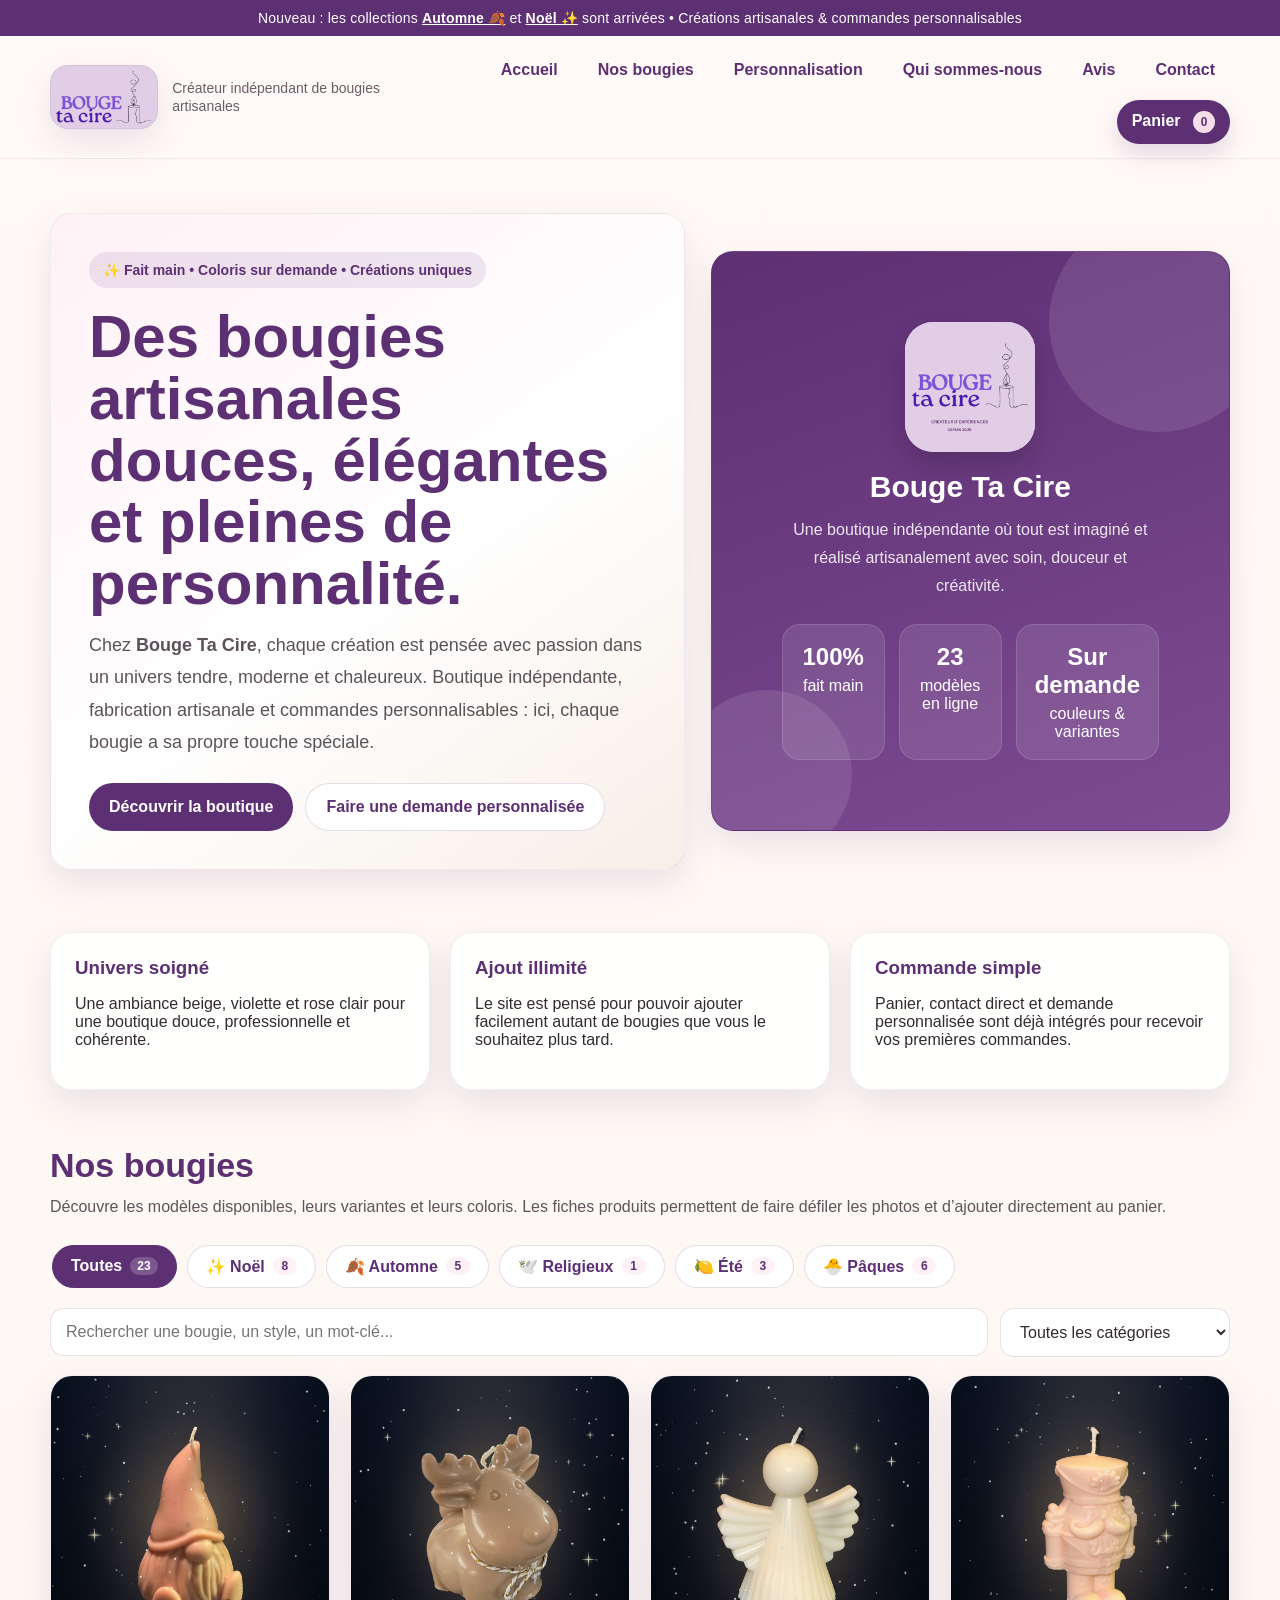
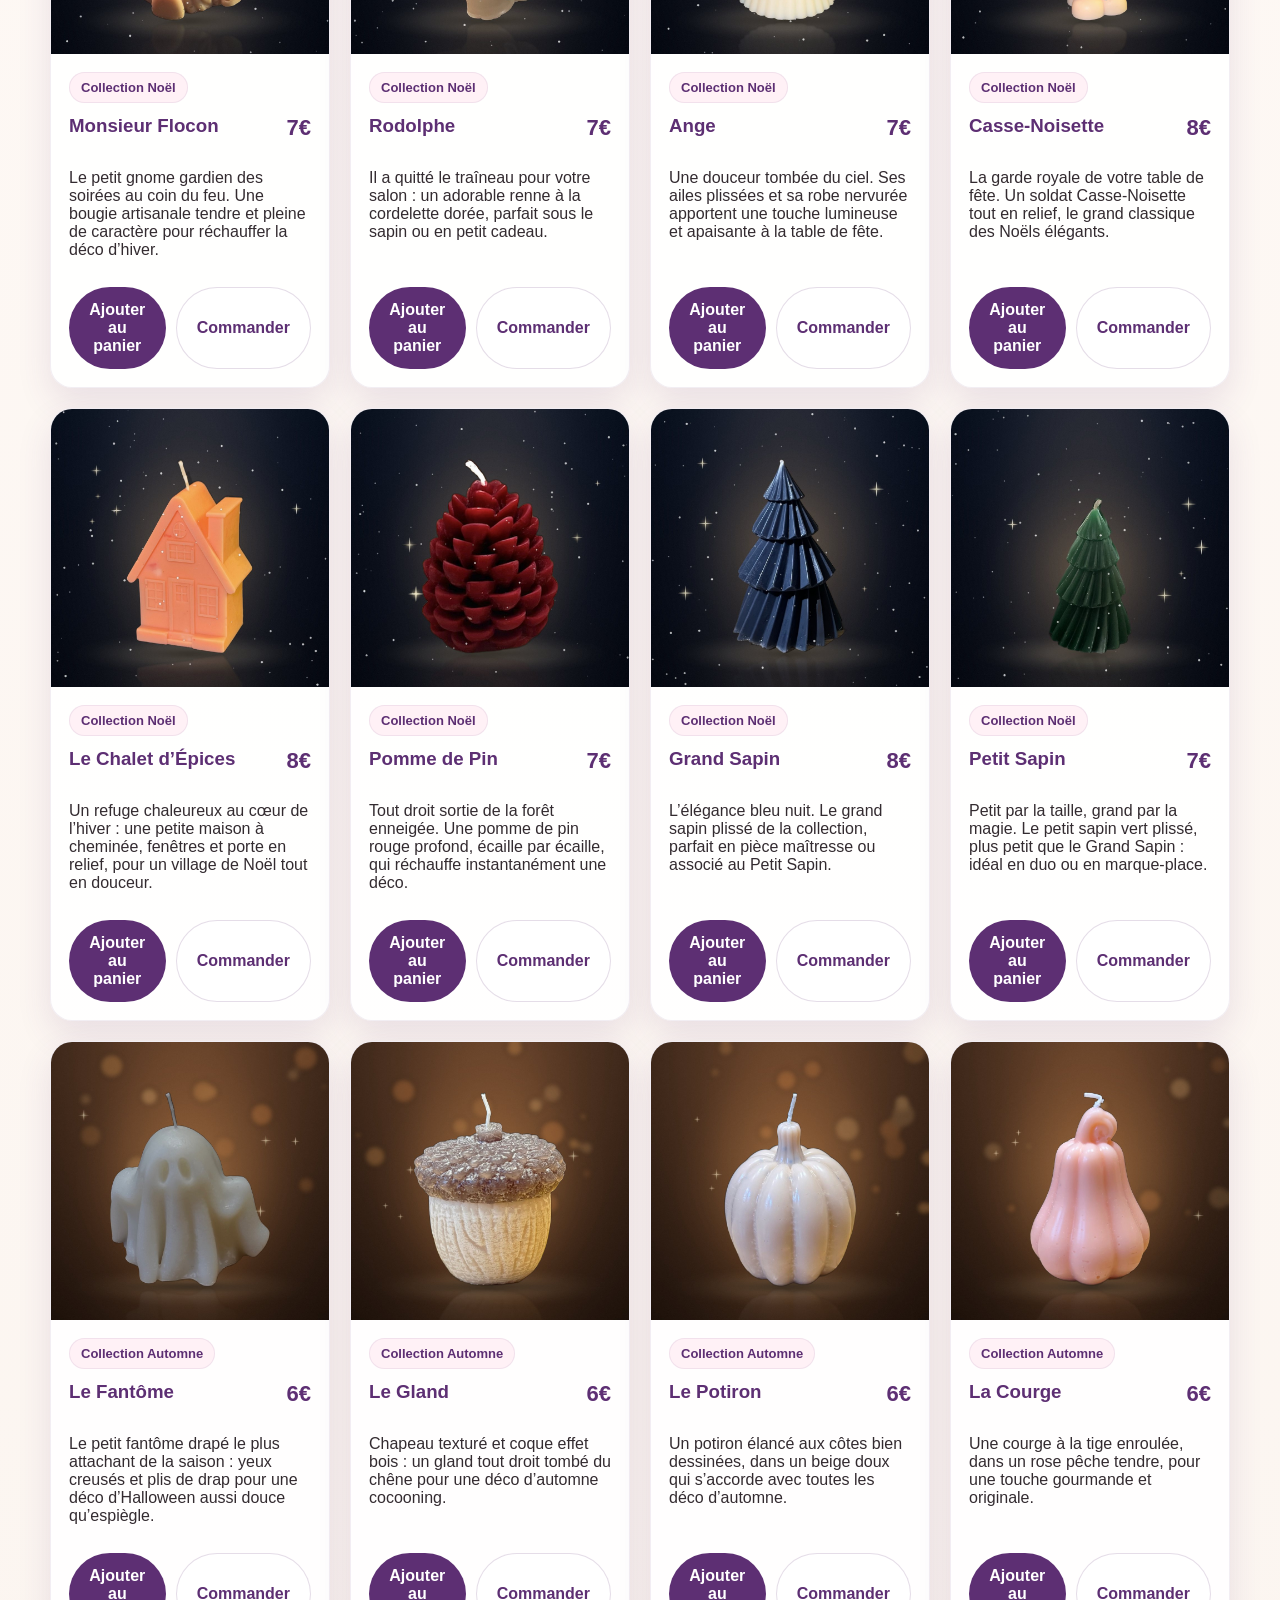
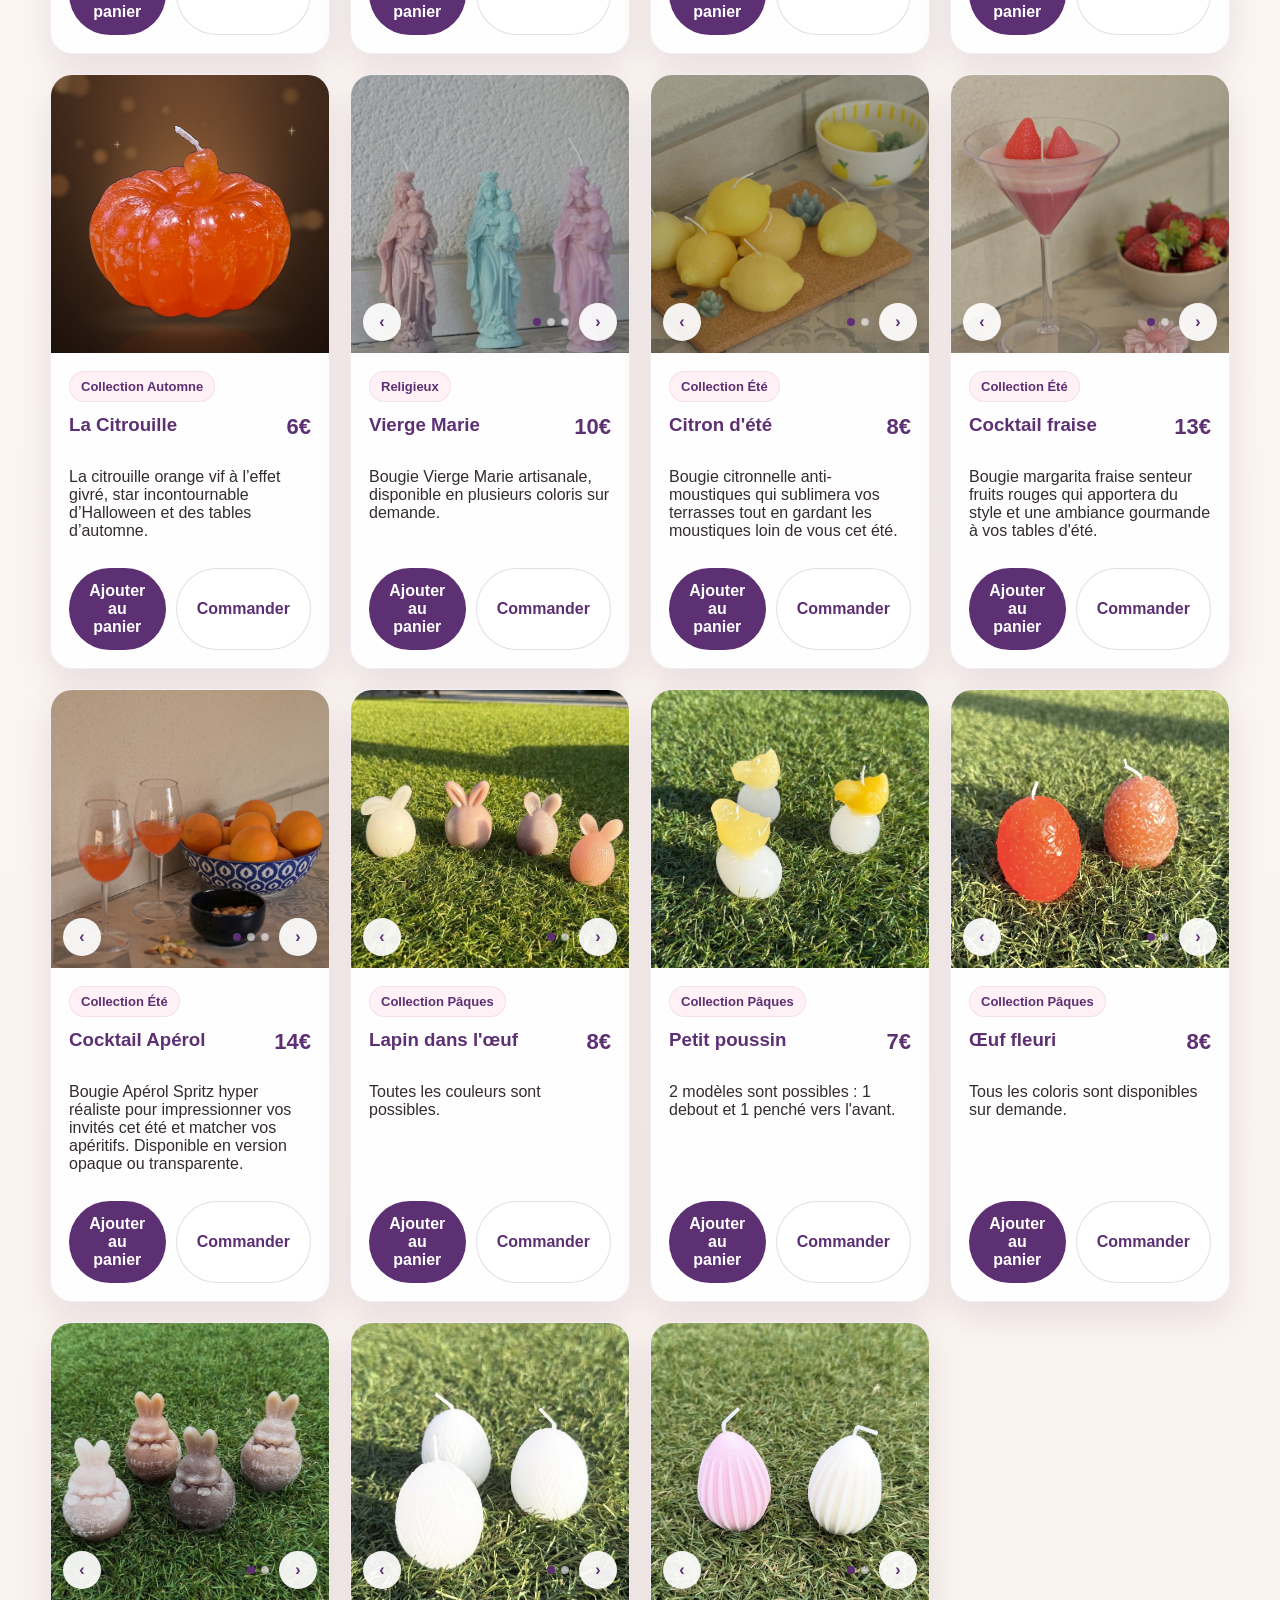
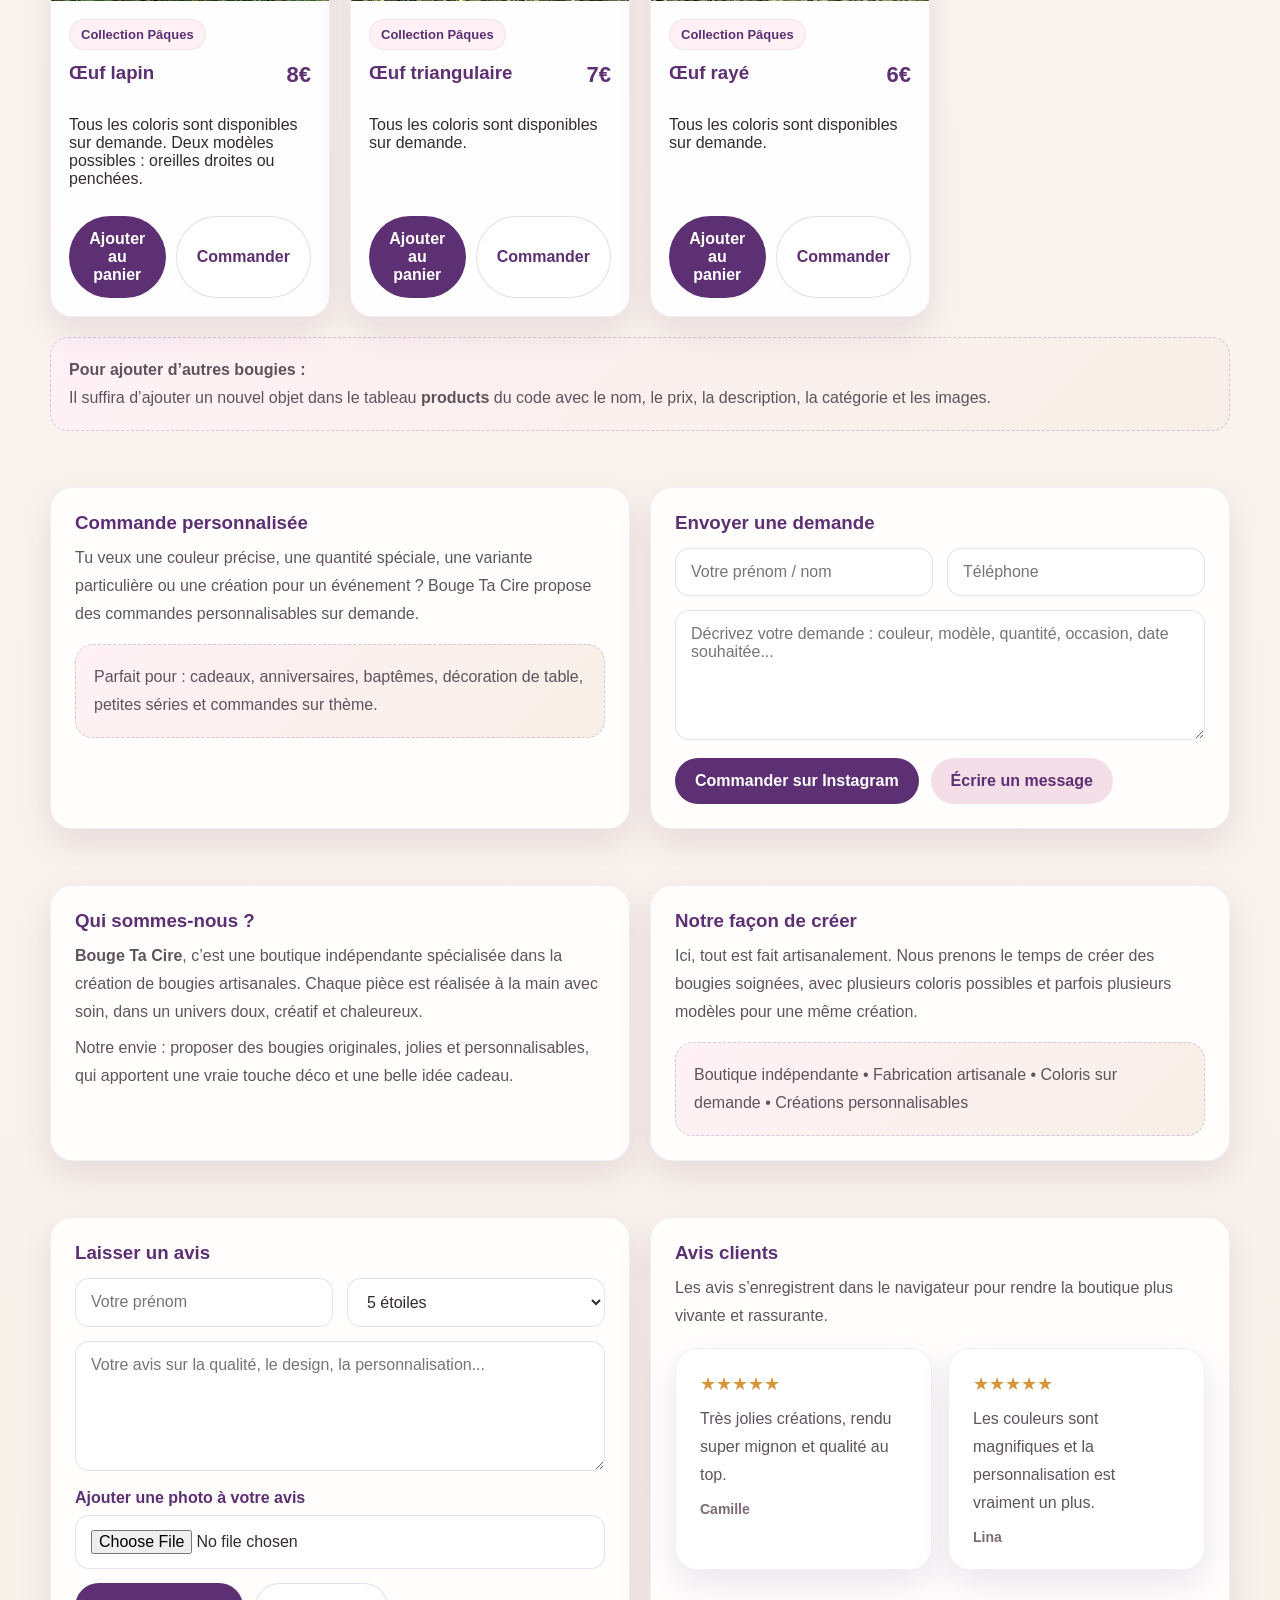
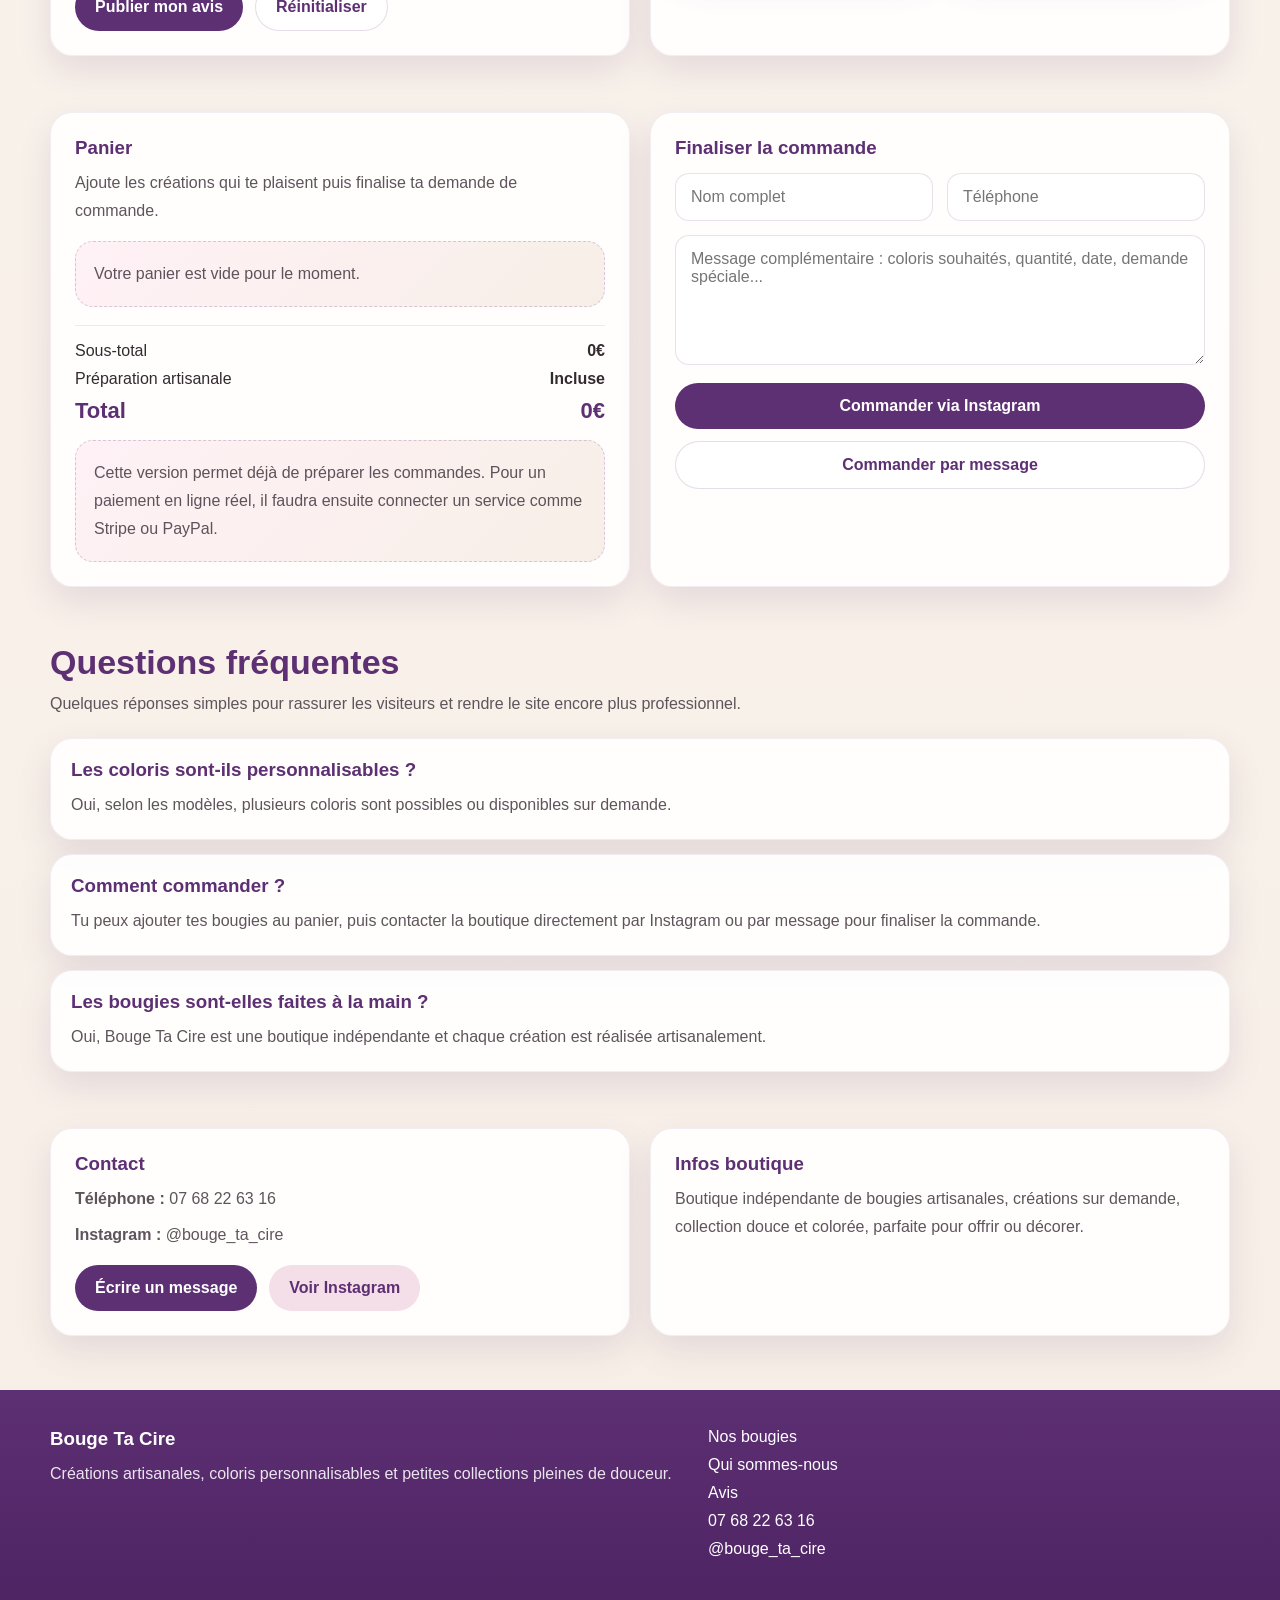
==== commit f03562e7: "Add files via upload" ====
--- a/index.html
+++ b/index.html
@@ -1,11 +1,1454 @@
-<!doctype html><html lang="fr"><head><meta charset="utf-8"><meta name="viewport" content="width=device-width, initial-scale=1"><meta name="theme-color" content="#f8f3ee"><meta name="description" content="Bouge Ta Cire — bougies artisanales, créations délicates et personnalisées."><title>Bouge Ta Cire — Bougies artisanales</title><link rel="preconnect" href="https://fonts.googleapis.com"><link rel="preconnect" href="https://fonts.gstatic.com" crossorigin><link href="https://fonts.googleapis.com/css2?family=DM+Sans:wght@400;500;600;700&family=Playfair+Display:wght@400;500;600&display=swap" rel="stylesheet"><link rel="stylesheet" href="style.css"></head><body>
-<div class="announcement">FAIT MAIN AVEC AMOUR ♡ &nbsp; • &nbsp; CRÉATIONS PERSONNALISABLES</div>
-<header class="header"><a href="#accueil" class="logo">bouge <i>ta</i> cire<span>ATELIER DE BOUGIES</span></a><nav id="nav"><a href="#boutique">La boutique</a><a href="#univers">Notre univers</a><a href="#personnalisation">Sur mesure</a><a href="#contact">Contact</a></nav><div class="header-actions"><button id="cart-open" class="cart-trigger" aria-label="Ouvrir le panier">Panier <span id="cart-count">0</span></button><button id="menu-toggle" class="menu-toggle" aria-label="Ouvrir le menu">☰</button></div></header>
-<main><section id="accueil" class="hero"><div class="hero-copy"><span class="eyebrow">BOUGIES ARTISANALES & OBJETS DE DOUCEUR</span><h1>La petite flamme qui fait <em>toute la différence.</em></h1><p>Des créations façonnées à la main, pensées pour réchauffer les intérieurs et faire plaisir à ceux qu'on aime.</p><div class="hero-actions"><a class="btn btn-dark" href="#boutique">Découvrir la collection <span>↗</span></a><a class="text-link" href="#univers">Notre histoire ↗</a></div><div class="hero-note"><span>✳</span> Créées avec soin, une à une.</div></div><div class="hero-visual"><img src="https://images.unsplash.com/photo-1603006905003-be475563bc59?w=1200&q=85" alt="Bougies dans un décor chaleureux"><div class="hero-sticker">fait main<br><span>♡</span><br>avec amour</div></div></section>
-<section class="values"><div>✦ <span>Fabrication artisanale</span></div><div>♡ <span>Pièces uniques</span></div><div>✿ <span>Coloris sur demande</span></div><div>✧ <span>À offrir ou à s'offrir</span></div></section>
-<section id="boutique" class="section shop"><div class="section-heading"><div><span class="eyebrow">LA COLLECTION</span><h2>Des petites merveilles <em>à découvrir.</em></h2></div><p>Des formes délicates et des détails qui font craquer. Choisis ton coup de cœur.</p></div><div class="filters" id="filters"><button class="active" data-filter="Tous">Tout voir</button><button data-filter="Douceur">Douceur</button><button data-filter="Décoration">Décoration</button><button data-filter="Cadeaux">Idées cadeaux</button></div><div class="product-grid" id="product-grid"></div><p class="catalog-note">Les articles présentés ici sont des exemples de mise en page. Remplace-les par tes 23 vrais modèles, leurs photos et leurs prix avant la mise en ligne.</p></section>
-<section class="editorial" id="univers"><div class="editorial-photo"><img src="https://images.unsplash.com/photo-1602874801006-e26c3e4c0a24?w=1100&q=85" alt="Ambiance artisanale douce" loading="lazy"></div><div class="editorial-copy"><span class="eyebrow">UN PETIT MOT DE L'ATELIER</span><h2>Des bougies, oui.<br><em>Mais surtout des émotions.</em></h2><p>Chez Bouge Ta Cire, chaque création est imaginée et réalisée artisanalement. Des pièces pleines de personnalité, faites pour embellir les petits moments du quotidien.</p><a href="#personnalisation" class="btn btn-outline">Créer une bougie à mon image ↗</a></div></section>
-<section class="custom section" id="personnalisation"><span class="eyebrow">RIEN QUE POUR TOI</span><h2>Une envie particulière ?<br><em>Créons-la ensemble.</em></h2><p>Une couleur, une occasion, une quantité spéciale… Raconte-nous ton idée et imaginons une création qui te ressemble.</p><a class="btn btn-dark" href="https://www.instagram.com/bouge_ta_cire/" target="_blank" rel="noopener noreferrer">Parler de mon projet ↗</a><div class="custom-flower">✿</div></section>
-<section class="section faq"><div><span class="eyebrow">ON TE RÉPOND</span><h2>Les petites <em>questions.</em></h2></div><div class="faq-items"><details><summary>Les bougies sont-elles faites à la main ?</summary><p>Oui, chaque création Bouge Ta Cire est réalisée artisanalement avec soin.</p></details><details><summary>Puis-je choisir une couleur ?</summary><p>Plusieurs modèles peuvent être personnalisés. Contacte-nous pour connaître les possibilités.</p></details><details><summary>Comment passer commande ?</summary><p>Tu peux préparer ta sélection dans le panier, puis nous envoyer ta demande via Instagram pour confirmer les disponibilités et les modalités.</p></details></div></section>
-</main><footer id="contact"><div class="footer-top"><div><a href="#accueil" class="logo footer-logo">bouge <i>ta</i> cire<span>ATELIER DE BOUGIES</span></a><p>Des créations qui mettent<br>du beau dans le quotidien.</p></div><div><strong>Explorer</strong><a href="#boutique">La boutique</a><a href="#univers">Notre histoire</a><a href="#personnalisation">Sur mesure</a></div><div><strong>Restons en contact</strong><a href="https://www.instagram.com/bouge_ta_cire/" target="_blank" rel="noopener noreferrer">Instagram ↗</a><a href="tel:+33768226316">07 68 22 63 16</a></div></div><div class="footer-bottom"><span>© <span id="year"></span> Bouge Ta Cire. Fait avec ♡</span><span>Créations artisanales et personnalisables</span></div></footer>
-<div class="overlay" id="overlay" hidden></div><aside class="cart-drawer" id="cart-drawer" aria-label="Panier" aria-hidden="true"><div class="cart-head"><div><span class="eyebrow">TA SÉLECTION</span><h2>Mon panier <span id="cart-title-count">(0)</span></h2></div><button id="cart-close" class="close-btn" aria-label="Fermer le panier">×</button></div><div class="cart-items" id="cart-items"></div><div class="cart-foot"><p>Les prix et disponibilités seront confirmés lors de la commande.</p><button id="checkout" class="btn btn-dark" disabled>Demander ma commande ↗</button></div></aside><script src="script.js"></script></body></html>
+<!DOCTYPE html>
+<html lang="fr">
+<head>
+  <meta charset="UTF-8" />
+  <meta name="viewport" content="width=device-width, initial-scale=1.0" />
+  <title>Bouge Ta Cire — Boutique artisanale</title>
+  <style>
+    :root{
+      --beige:#f7efe7;
+      --beige-2:#fffaf7;
+      --violet:#5d2f73;
+      --violet-2:#7d4b92;
+      --rose:#f4dfe8;
+      --rose-2:#fff1f6;
+      --texte:#332b30;
+      --blanc:#ffffff;
+      --ombre:0 14px 34px rgba(93,47,115,0.12);
+      --rayon:22px;
+      --max:1180px;
+    }
+
+    *{box-sizing:border-box}
+    html{scroll-behavior:smooth}
+    body{
+      margin:0;
+      font-family:Arial, Helvetica, sans-serif;
+      color:var(--texte);
+      background:linear-gradient(180deg,var(--beige-2),var(--beige));
+    }
+
+    img{max-width:100%;display:block}
+    a{text-decoration:none;color:inherit}
+    button,input,textarea,select{font:inherit}
+
+    .container{
+      width:min(var(--max), calc(100% - 32px));
+      margin:0 auto;
+    }
+
+    .topbar{
+      background:var(--violet);
+      color:white;
+      text-align:center;
+      padding:10px 16px;
+      font-size:14px;
+      letter-spacing:.2px;
+    }
+
+    header{
+      position:sticky;
+      top:0;
+      z-index:100;
+      background:rgba(255,250,247,0.95);
+      backdrop-filter:blur(10px);
+      border-bottom:1px solid rgba(93,47,115,0.08);
+    }
+
+    .nav{
+      display:flex;
+      align-items:center;
+      justify-content:space-between;
+      gap:20px;
+      padding:14px 0;
+    }
+
+    .brand{
+      display:flex;
+      align-items:center;
+      gap:14px;
+    }
+
+    .brand-logo{
+      width:64px;
+      height:64px;
+      border-radius:18px;
+      overflow:hidden;
+      background:white;
+      box-shadow:var(--ombre);
+      border:1px solid rgba(93,47,115,0.08);
+      flex-shrink:0;
+    }
+
+    .brand-logo img{width:100%;height:100%;object-fit:cover}
+
+    .brand-logo{
+      width:auto;
+      height:64px;
+      aspect-ratio:338/200;
+      background:#e1cee6;
+    }
+
+    .hero-visual .visual-logo{
+      background:#e1cee6;
+      padding:0;
+    }
+
+    .hero-visual .visual-logo img{width:100%;height:100%;object-fit:cover;display:block}
+
+    .sr-only{
+      position:absolute;
+      width:1px;
+      height:1px;
+      padding:0;
+      margin:-1px;
+      overflow:hidden;
+      clip:rect(0,0,0,0);
+      white-space:nowrap;
+      border:0;
+    }
+
+    .brand strong{
+      display:block;
+      color:var(--violet);
+      font-size:24px;
+      line-height:1.05;
+    }
+
+    .brand span{
+      color:#6a5d68;
+      font-size:14px;
+    }
+
+    .nav-links{
+      display:flex;
+      flex-wrap:wrap;
+      gap:10px;
+      align-items:center;
+      justify-content:flex-end;
+    }
+
+    .nav-links a,
+    .nav-links button{
+      border:none;
+      background:transparent;
+      color:var(--violet);
+      border-radius:999px;
+      padding:11px 15px;
+      cursor:pointer;
+      font-weight:700;
+    }
+
+    .nav-links a:hover,
+    .nav-links button:hover{background:rgba(93,47,115,0.08)}
+
+    .nav-cart{
+      background:var(--violet) !important;
+      color:white !important;
+      box-shadow:0 10px 24px rgba(93,47,115,0.18);
+    }
+
+    .cart-count{
+      display:inline-flex;
+      align-items:center;
+      justify-content:center;
+      min-width:22px;
+      height:22px;
+      padding:0 6px;
+      border-radius:999px;
+      margin-left:8px;
+      background:var(--rose);
+      color:var(--violet);
+      font-size:12px;
+      font-weight:800;
+    }
+
+    .hero{padding:54px 0 34px}
+    .hero-grid{
+      display:grid;
+      grid-template-columns:1.1fr .9fr;
+      gap:26px;
+      align-items:center;
+    }
+
+    .card,
+    .hero-card,
+    .product-card,
+    .panel,
+    .review-card,
+    .cart-box,
+    .checkout-box,
+    .contact-card,
+    .faq-item{
+      background:rgba(255,255,255,0.9);
+      border:1px solid rgba(93,47,115,0.08);
+      border-radius:var(--rayon);
+      box-shadow:var(--ombre);
+    }
+
+    .hero-card{
+      padding:38px;
+      background:linear-gradient(145deg,var(--rose-2),var(--blanc) 55%, var(--beige));
+    }
+
+    .hero-visual{
+      color:white;
+      background:linear-gradient(160deg,var(--violet),var(--violet-2));
+      min-height:470px;
+      position:relative;
+      overflow:hidden;
+    }
+
+    .hero-visual::before,
+    .hero-visual::after{
+      content:"";
+      position:absolute;
+      border-radius:999px;
+      background:rgba(255,255,255,0.10);
+    }
+
+    .hero-visual::before{width:220px;height:220px;top:-40px;right:-40px}
+    .hero-visual::after{width:170px;height:170px;bottom:-30px;left:-30px}
+
+    .visual-content{
+      position:relative;
+      z-index:1;
+      height:100%;
+      display:flex;
+      flex-direction:column;
+      justify-content:center;
+      padding:32px;
+    }
+
+    .visual-logo{
+      width:130px;
+      height:130px;
+      border-radius:28px;
+      overflow:hidden;
+      background:white;
+      padding:10px;
+      margin:0 auto 18px;
+      box-shadow:0 14px 28px rgba(0,0,0,0.16);
+    }
+
+    .visual-content h2{
+      margin:0 0 12px;
+      text-align:center;
+      font-size:30px;
+    }
+
+    .visual-content p{
+      margin:0 auto 24px;
+      max-width:420px;
+      text-align:center;
+      line-height:1.75;
+      color:rgba(255,255,255,0.88);
+    }
+
+    .stats{
+      display:grid;
+      grid-template-columns:repeat(3,1fr);
+      gap:14px;
+    }
+
+    .stat{
+      background:rgba(255,255,255,0.10);
+      border:1px solid rgba(255,255,255,0.12);
+      border-radius:18px;
+      padding:18px;
+      text-align:center;
+    }
+
+    .stat strong{display:block;font-size:24px;margin-bottom:6px}
+
+    .pill{
+      display:inline-flex;
+      align-items:center;
+      gap:8px;
+      padding:10px 14px;
+      border-radius:999px;
+      background:rgba(93,47,115,0.10);
+      color:var(--violet);
+      font-size:14px;
+      font-weight:800;
+      margin-bottom:18px;
+    }
+
+    h1{
+      margin:0 0 14px;
+      font-size:clamp(34px, 5vw, 60px);
+      line-height:1.03;
+      color:var(--violet);
+    }
+
+    .lead{
+      margin:0 0 24px;
+      font-size:18px;
+      line-height:1.8;
+      color:#5d525a;
+    }
+
+    .actions{display:flex;flex-wrap:wrap;gap:12px}
+
+    .btn{
+      display:inline-flex;
+      align-items:center;
+      justify-content:center;
+      gap:10px;
+      border:none;
+      border-radius:999px;
+      padding:14px 20px;
+      cursor:pointer;
+      font-weight:800;
+      transition:transform .18s ease;
+    }
+
+    .btn:hover{transform:translateY(-1px)}
+    .btn-primary{background:var(--violet);color:white}
+    .btn-secondary{background:white;color:var(--violet);border:1px solid rgba(93,47,115,0.16)}
+    .btn-soft{background:var(--rose);color:var(--violet)}
+    .btn-full{width:100%}
+
+    section{padding:28px 0}
+
+    .grid-3,
+    .two-col,
+    .cart-layout,
+    .contact-grid,
+    .review-layout,
+    .footer-grid{
+      display:grid;
+      gap:20px;
+    }
+
+    .grid-3{grid-template-columns:repeat(3,1fr)}
+    .two-col,.cart-layout,.contact-grid,.review-layout{grid-template-columns:1fr 1fr}
+    .footer-grid{grid-template-columns:1.1fr .9fr}
+
+    .info-card,.panel,.review-card,.cart-box,.checkout-box,.contact-card{padding:24px}
+
+    .section-head{
+      display:flex;
+      justify-content:space-between;
+      align-items:end;
+      flex-wrap:wrap;
+      gap:14px;
+      margin-bottom:20px;
+    }
+
+    .section-head h2{
+      margin:0;
+      color:var(--violet);
+      font-size:34px;
+    }
+
+    .section-head p,
+    .panel p,
+    .review-card p,
+    .contact-card p,
+    .faq-item p,
+    .muted{
+      margin:8px 0 0;
+      line-height:1.75;
+      color:#5f545c;
+    }
+
+    .info-card h3,
+    .panel h3,
+    .review-card h3,
+    .cart-box h3,
+    .checkout-box h3,
+    .contact-card h3,
+    .faq-item h3{
+      margin:0 0 10px;
+      color:var(--violet);
+    }
+
+    .shop-controls{
+      display:flex;
+      flex-wrap:wrap;
+      gap:12px;
+      margin-bottom:18px;
+    }
+
+    .search-wrap{flex:1 1 320px}
+    .filter-wrap{width:min(230px,100%)}
+
+    .input,.textarea,select{
+      width:100%;
+      padding:14px 15px;
+      border-radius:14px;
+      border:1px solid rgba(93,47,115,0.14);
+      background:white;
+      color:var(--texte);
+      outline:none;
+    }
+
+    .input:focus,.textarea:focus,select:focus{
+      border-color:var(--violet);
+      box-shadow:0 0 0 4px rgba(93,47,115,0.08);
+    }
+
+    .textarea{min-height:130px;resize:vertical}
+
+    .products{
+      display:grid;
+      grid-template-columns:repeat(auto-fit,minmax(270px,1fr));
+      gap:20px;
+    }
+
+    .product-card{
+      overflow:hidden;
+      display:flex;
+      flex-direction:column;
+    }
+
+    .gallery{
+      position:relative;
+      aspect-ratio:1/1;
+      background:linear-gradient(145deg,var(--rose),var(--beige));
+      overflow:hidden;
+    }
+
+    .gallery img{
+      width:100%;
+      height:100%;
+      object-fit:cover;
+    }
+
+    .gallery-controls{
+      position:absolute;
+      left:12px;
+      right:12px;
+      bottom:12px;
+      display:flex;
+      justify-content:space-between;
+      align-items:center;
+      gap:10px;
+    }
+
+    .gallery-btn{
+      border:none;
+      width:38px;
+      height:38px;
+      border-radius:999px;
+      background:rgba(255,255,255,0.92);
+      color:var(--violet);
+      cursor:pointer;
+      font-weight:900;
+      box-shadow:0 8px 18px rgba(0,0,0,0.12);
+    }
+
+    .gallery-dots{display:flex;gap:6px;margin-left:auto}
+
+    .gallery-dots span{
+      width:8px;
+      height:8px;
+      border-radius:999px;
+      background:rgba(255,255,255,0.62);
+      border:1px solid rgba(93,47,115,0.15);
+    }
+
+    .gallery-dots span.active{background:var(--violet)}
+
+    .product-body{
+      padding:18px;
+      display:flex;
+      flex-direction:column;
+      gap:12px;
+      height:100%;
+    }
+
+    .collection-tabs{
+      display:flex;
+      gap:10px;
+      overflow-x:auto;
+      padding:4px 2px 12px;
+      margin-bottom:8px;
+      scrollbar-width:thin;
+    }
+
+    .collection-tab{
+      flex:0 0 auto;
+      display:inline-flex;
+      align-items:center;
+      gap:8px;
+      padding:11px 18px;
+      border-radius:999px;
+      border:1px solid rgba(93,47,115,0.16);
+      background:var(--blanc);
+      color:var(--violet);
+      font:inherit;
+      font-weight:800;
+      cursor:pointer;
+      transition:background .2s, color .2s, box-shadow .2s;
+    }
+
+    .collection-tab span{
+      min-width:24px;
+      padding:2px 7px;
+      border-radius:999px;
+      background:var(--rose-2);
+      font-size:12px;
+      text-align:center;
+    }
+
+    .collection-tab:hover{box-shadow:var(--ombre)}
+
+    .collection-tab.active{
+      background:var(--violet);
+      color:var(--blanc);
+      border-color:var(--violet);
+    }
+
+    .collection-tab.active span{background:rgba(255,255,255,0.2);color:var(--blanc)}
+
+    .collection-intro{
+      margin:0 0 18px;
+      padding:20px 22px;
+      border-radius:var(--rayon);
+      background:linear-gradient(135deg,var(--rose-2),var(--beige-2));
+      border:1px solid rgba(93,47,115,0.08);
+    }
+
+    .collection-intro h3{margin:0 0 6px;color:var(--violet)}
+    .collection-intro p{margin:0 0 8px}
+    .collection-intro span{font-size:13px;font-weight:800;color:var(--violet-2)}
+
+    .gallery{flex-shrink:0}
+
+    .price.price-request{
+      font-size:15px;
+      line-height:1.25;
+      white-space:normal;
+      text-align:right;
+      max-width:110px;
+    }
+
+    .tag{
+      display:inline-flex;
+      width:max-content;
+      padding:7px 11px;
+      border-radius:999px;
+      background:var(--rose-2);
+      color:var(--violet);
+      border:1px solid rgba(93,47,115,0.08);
+      font-size:13px;
+      font-weight:800;
+    }
+
+    .product-top{
+      display:flex;
+      justify-content:space-between;
+      align-items:flex-start;
+      gap:12px;
+    }
+
+    .product-top h3{margin:0;color:var(--violet)}
+
+    .price{
+      white-space:nowrap;
+      color:var(--violet);
+      font-size:22px;
+      font-weight:900;
+    }
+
+    .product-actions{display:flex;gap:10px;margin-top:auto}
+    .product-actions .btn{flex:1}
+
+    .notice,
+    .template-box,
+    .cart-note{
+      padding:18px;
+      border-radius:18px;
+      background:linear-gradient(135deg,var(--rose-2),var(--beige));
+      border:1px dashed rgba(93,47,115,0.22);
+      color:#5f525b;
+      line-height:1.75;
+    }
+
+    .review-list{
+      display:grid;
+      grid-template-columns:repeat(auto-fit,minmax(230px,1fr));
+      gap:16px;
+      margin-top:18px;
+    }
+
+    .stars{color:#d5963a;font-size:18px;margin-bottom:10px}
+    .review-meta{margin-top:12px;font-size:14px;color:#7d6a76;font-weight:700}
+    .review-photo{margin-top:14px;border-radius:16px;overflow:hidden;border:1px solid rgba(93,47,115,0.10)}
+    .review-photo img{width:100%;height:220px;object-fit:cover}
+
+    .cart-items{display:flex;flex-direction:column;gap:12px;margin-top:16px}
+
+    .cart-item{
+      display:grid;
+      grid-template-columns:1fr auto;
+      gap:10px;
+      align-items:center;
+      padding:14px;
+      border-radius:16px;
+      border:1px solid rgba(93,47,115,0.08);
+      background:var(--beige-2);
+    }
+
+    .cart-item strong{color:var(--violet)}
+    .cart-item small{display:block;color:#7c6b76;margin-top:4px}
+
+    .cart-actions{display:flex;align-items:center;gap:8px;flex-wrap:wrap;justify-content:flex-end}
+
+    .qty-btn,.remove-btn{
+      border:none;
+      border-radius:12px;
+      padding:8px 10px;
+      cursor:pointer;
+      font-weight:800;
+    }
+
+    .qty-btn{background:white;color:var(--violet);border:1px solid rgba(93,47,115,0.14)}
+    .remove-btn{background:#fff0f4;color:#a54366}
+
+    .summary{display:grid;gap:10px;margin-top:18px;padding-top:16px;border-top:1px solid rgba(93,47,115,0.10)}
+
+    .summary-row{
+      display:flex;
+      justify-content:space-between;
+      gap:16px;
+      align-items:center;
+    }
+
+    .summary-row.total{
+      color:var(--violet);
+      font-size:22px;
+      font-weight:900;
+    }
+
+    .faq-list{display:grid;gap:14px}
+    .faq-item{padding:20px}
+
+    footer{
+      margin-top:26px;
+      padding:38px 0 48px;
+      background:linear-gradient(180deg,var(--violet),#4e2463);
+      color:white;
+    }
+
+    .footer-grid h3{margin:0 0 10px}
+    .footer-grid p{margin:0;line-height:1.8;color:rgba(255,255,255,0.88)}
+
+    .footer-links{display:grid;gap:10px}
+    .footer-links a{color:white}
+
+    @media (max-width: 980px){
+      .hero-grid,.grid-3,.two-col,.cart-layout,.contact-grid,.review-layout,.footer-grid{grid-template-columns:1fr}
+      .stats{grid-template-columns:repeat(3,1fr)}
+    }
+
+    @media (max-width: 720px){
+      .nav{flex-direction:column;align-items:flex-start}
+      .nav-links{justify-content:flex-start}
+      .hero-card{padding:28px}
+      .stats{grid-template-columns:1fr}
+      .product-actions{flex-direction:column}
+      .section-head h2{font-size:28px}
+    }
+  </style>
+  <link rel="icon" type="image/png" href="[data-uri]">
+</head>
+<body>
+  <div class="topbar">Nouveau : les collections <a href="#bougies" onclick="showCollection('Collection Automne')" style="color:inherit;font-weight:800;text-decoration:underline">Automne 🍂</a> et <a href="#bougies" onclick="showCollection('Collection Noël')" style="color:inherit;font-weight:800;text-decoration:underline">Noël ✨</a> sont arrivées • Créations artisanales & commandes personnalisables</div>
+
+  <header>
+    <div class="container nav">
+      <div class="brand">
+        <div class="brand-logo">
+          <img src="[data-uri]" alt="Logo Bouge Ta Cire">
+        </div>
+        <div>
+          <strong class="sr-only">Bouge Ta Cire</strong>
+          <span>Créateur indépendant de bougies artisanales</span>
+        </div>
+      </div>
+
+      <div class="nav-links">
+        <a href="#accueil">Accueil</a>
+        <a href="#bougies">Nos bougies</a>
+        <a href="#surmesure">Personnalisation</a>
+        <a href="#qui-sommes-nous">Qui sommes-nous</a>
+        <a href="#avis">Avis</a>
+        <a href="#contact">Contact</a>
+        <button class="nav-cart" onclick="document.getElementById('panier').scrollIntoView({behavior:'smooth'})">Panier <span class="cart-count" id="cartCount">0</span></button>
+      </div>
+    </div>
+  </header>
+
+  <main>
+    <section class="hero" id="accueil">
+      <div class="container hero-grid">
+        <div class="hero-card">
+          <div class="pill">✨ Fait main • Coloris sur demande • Créations uniques</div>
+          <h1>Des bougies artisanales douces, élégantes et pleines de personnalité.</h1>
+          <p class="lead">
+            Chez <strong>Bouge Ta Cire</strong>, chaque création est pensée avec passion dans un univers tendre, moderne et chaleureux. Boutique indépendante, fabrication artisanale et commandes personnalisables : ici, chaque bougie a sa propre touche spéciale.
+          </p>
+          <div class="actions">
+            <a class="btn btn-primary" href="#bougies">Découvrir la boutique</a>
+            <a class="btn btn-secondary" href="#surmesure">Faire une demande personnalisée</a>
+          </div>
+        </div>
+
+        <div class="hero-card hero-visual">
+          <div class="visual-content">
+            <div class="visual-logo">
+              <img src="[data-uri]" alt="Logo Bouge Ta Cire">
+            </div>
+            <h2>Bouge Ta Cire</h2>
+            <p>Une boutique indépendante où tout est imaginé et réalisé artisanalement avec soin, douceur et créativité.</p>
+            <div class="stats">
+              <div class="stat"><strong>100%</strong><span>fait main</span></div>
+              <div class="stat"><strong id="modelCount">23</strong><span>modèles en ligne</span></div>
+              <div class="stat"><strong>Sur demande</strong><span>couleurs & variantes</span></div>
+            </div>
+          </div>
+        </div>
+      </div>
+    </section>
+
+    <section>
+      <div class="container grid-3">
+        <div class="card info-card">
+          <h3>Univers soigné</h3>
+          <p>Une ambiance beige, violette et rose clair pour une boutique douce, professionnelle et cohérente.</p>
+        </div>
+        <div class="card info-card">
+          <h3>Ajout illimité</h3>
+          <p>Le site est pensé pour pouvoir ajouter facilement autant de bougies que vous le souhaitez plus tard.</p>
+        </div>
+        <div class="card info-card">
+          <h3>Commande simple</h3>
+          <p>Panier, contact direct et demande personnalisée sont déjà intégrés pour recevoir vos premières commandes.</p>
+        </div>
+      </div>
+    </section>
+
+    <section id="bougies">
+      <div class="container">
+        <div class="section-head">
+          <div>
+            <h2>Nos bougies</h2>
+            <p>Découvre les modèles disponibles, leurs variantes et leurs coloris. Les fiches produits permettent de faire défiler les photos et d’ajouter directement au panier.</p>
+          </div>
+        </div>
+
+        <div class="collection-tabs" id="collectionTabs" role="tablist" aria-label="Collections"></div>
+        <div class="collection-intro" id="collectionIntro"></div>
+
+        <div class="shop-controls">
+          <div class="search-wrap">
+            <input id="searchInput" class="input" type="text" placeholder="Rechercher une bougie, un style, un mot-clé..." oninput="renderProducts()">
+          </div>
+          <div class="filter-wrap">
+            <select id="filterInput" onchange="renderProducts()">
+              <option value="all">Toutes les catégories</option>
+              <option value="noël">Collection Noël</option>
+              <option value="automne">Collection Automne</option>
+              <option value="halloween">Halloween</option>
+              <option value="religieux">Religieux</option>
+              <option value="été">Collection Été</option>
+              <option value="pâques">Collection Pâques</option>
+              <option value="animaux">Animaux</option>
+              <option value="oeufs">Œufs</option>
+            </select>
+          </div>
+        </div>
+
+        <div id="productsGrid" class="products"></div>
+
+        <div class="template-box" style="margin-top:20px">
+          <strong>Pour ajouter d’autres bougies :</strong><br>
+          Il suffira d’ajouter un nouvel objet dans le tableau <strong>products</strong> du code avec le nom, le prix, la description, la catégorie et les images.
+        </div>
+      </div>
+    </section>
+
+    <section id="surmesure">
+      <div class="container two-col">
+        <div class="panel">
+          <h3>Commande personnalisée</h3>
+          <p>Tu veux une couleur précise, une quantité spéciale, une variante particulière ou une création pour un événement ? Bouge Ta Cire propose des commandes personnalisables sur demande.</p>
+          <div class="notice" style="margin-top:16px">Parfait pour : cadeaux, anniversaires, baptêmes, décoration de table, petites séries et commandes sur thème.</div>
+        </div>
+
+        <div class="panel">
+          <h3>Envoyer une demande</h3>
+          <div style="display:grid;grid-template-columns:1fr 1fr;gap:14px;margin-top:14px">
+            <input class="input" placeholder="Votre prénom / nom">
+            <input class="input" placeholder="Téléphone">
+          </div>
+          <textarea class="textarea" style="margin-top:14px" placeholder="Décrivez votre demande : couleur, modèle, quantité, occasion, date souhaitée..."></textarea>
+          <div class="actions" style="margin-top:14px">
+            <a class="btn btn-primary" href="https://www.instagram.com/bouge_ta_cire" target="_blank" rel="noopener">Commander sur Instagram</a>
+            <a class="btn btn-soft" href="sms:0768226316">Écrire un message</a>
+          </div>
+        </div>
+      </div>
+    </section>
+
+    <section id="qui-sommes-nous">
+      <div class="container two-col">
+        <div class="panel">
+          <h3>Qui sommes-nous ?</h3>
+          <p><strong>Bouge Ta Cire</strong>, c’est une boutique indépendante spécialisée dans la création de bougies artisanales. Chaque pièce est réalisée à la main avec soin, dans un univers doux, créatif et chaleureux.</p>
+          <p>Notre envie : proposer des bougies originales, jolies et personnalisables, qui apportent une vraie touche déco et une belle idée cadeau.</p>
+        </div>
+        <div class="panel">
+          <h3>Notre façon de créer</h3>
+          <p>Ici, tout est fait artisanalement. Nous prenons le temps de créer des bougies soignées, avec plusieurs coloris possibles et parfois plusieurs modèles pour une même création.</p>
+          <div class="notice" style="margin-top:16px">Boutique indépendante • Fabrication artisanale • Coloris sur demande • Créations personnalisables</div>
+        </div>
+      </div>
+    </section>
+
+    <section id="avis">
+      <div class="container review-layout">
+        <div class="review-card">
+          <h3>Laisser un avis</h3>
+          <div style="display:grid;grid-template-columns:1fr 1fr;gap:14px;margin-top:14px">
+            <input id="reviewName" class="input" placeholder="Votre prénom">
+            <select id="reviewStars">
+              <option value="5">5 étoiles</option>
+              <option value="4">4 étoiles</option>
+              <option value="3">3 étoiles</option>
+              <option value="2">2 étoiles</option>
+              <option value="1">1 étoile</option>
+            </select>
+          </div>
+          <textarea id="reviewText" class="textarea" style="margin-top:14px" placeholder="Votre avis sur la qualité, le design, la personnalisation..."></textarea>
+          <label style="display:block;margin-top:14px;font-weight:700;color:var(--violet)">Ajouter une photo à votre avis</label>
+          <input id="reviewPhoto" class="input" type="file" accept="image/*" style="margin-top:8px">
+          <div class="actions" style="margin-top:14px">
+            <button class="btn btn-primary" onclick="addReview()">Publier mon avis</button>
+            <button class="btn btn-secondary" onclick="resetReviews()">Réinitialiser</button>
+          </div>
+        </div>
+
+        <div class="review-card">
+          <h3>Avis clients</h3>
+          <p>Les avis s’enregistrent dans le navigateur pour rendre la boutique plus vivante et rassurante.</p>
+          <div id="reviewsList" class="review-list"></div>
+        </div>
+      </div>
+    </section>
+
+    <section id="panier">
+      <div class="container cart-layout">
+        <div class="cart-box">
+          <h3>Panier</h3>
+          <p class="muted">Ajoute les créations qui te plaisent puis finalise ta demande de commande.</p>
+          <div id="cartItems" class="cart-items"></div>
+          <div class="summary">
+            <div class="summary-row"><span>Sous-total</span><strong id="subtotal">0€</strong></div>
+            <div class="summary-row"><span>Préparation artisanale</span><strong>Incluse</strong></div>
+            <div class="summary-row total"><span>Total</span><strong id="total">0€</strong></div>
+          </div>
+          <div class="cart-note" style="margin-top:16px">Cette version permet déjà de préparer les commandes. Pour un paiement en ligne réel, il faudra ensuite connecter un service comme Stripe ou PayPal.</div>
+        </div>
+
+        <div class="checkout-box">
+          <h3>Finaliser la commande</h3>
+          <div style="display:grid;grid-template-columns:1fr 1fr;gap:14px;margin-top:14px">
+            <input class="input" placeholder="Nom complet">
+            <input class="input" placeholder="Téléphone">
+          </div>
+          <textarea class="textarea" style="margin-top:14px" placeholder="Message complémentaire : coloris souhaités, quantité, date, demande spéciale..."></textarea>
+          <div class="actions" style="margin-top:14px">
+            <a class="btn btn-primary btn-full" href="https://www.instagram.com/bouge_ta_cire" target="_blank" rel="noopener">Commander via Instagram</a>
+            <a class="btn btn-secondary btn-full" href="sms:0768226316">Commander par message</a>
+          </div>
+        </div>
+      </div>
+    </section>
+
+    <section>
+      <div class="container">
+        <div class="section-head">
+          <div>
+            <h2>Questions fréquentes</h2>
+            <p>Quelques réponses simples pour rassurer les visiteurs et rendre le site encore plus professionnel.</p>
+          </div>
+        </div>
+
+        <div class="faq-list">
+          <div class="faq-item">
+            <h3>Les coloris sont-ils personnalisables ?</h3>
+            <p>Oui, selon les modèles, plusieurs coloris sont possibles ou disponibles sur demande.</p>
+          </div>
+          <div class="faq-item">
+            <h3>Comment commander ?</h3>
+            <p>Tu peux ajouter tes bougies au panier, puis contacter la boutique directement par Instagram ou par message pour finaliser la commande.</p>
+          </div>
+          <div class="faq-item">
+            <h3>Les bougies sont-elles faites à la main ?</h3>
+            <p>Oui, Bouge Ta Cire est une boutique indépendante et chaque création est réalisée artisanalement.</p>
+          </div>
+        </div>
+      </div>
+    </section>
+
+    <section id="contact">
+      <div class="container contact-grid">
+        <div class="contact-card">
+          <h3>Contact</h3>
+          <p><strong>Téléphone :</strong> 07 68 22 63 16</p>
+          <p><strong>Instagram :</strong> @bouge_ta_cire</p>
+          <div class="actions" style="margin-top:16px">
+            <a class="btn btn-primary" href="sms:0768226316">Écrire un message</a>
+            <a class="btn btn-soft" href="https://www.instagram.com/bouge_ta_cire" target="_blank" rel="noopener">Voir Instagram</a>
+          </div>
+        </div>
+
+        <div class="contact-card">
+          <h3>Infos boutique</h3>
+          <p>Boutique indépendante de bougies artisanales, créations sur demande, collection douce et colorée, parfaite pour offrir ou décorer.</p>
+        </div>
+      </div>
+    </section>
+  </main>
+
+  <footer>
+    <div class="container footer-grid">
+      <div>
+        <h3>Bouge Ta Cire</h3>
+        <p>Créations artisanales, coloris personnalisables et petites collections pleines de douceur.</p>
+      </div>
+      <div class="footer-links">
+        <a href="#bougies">Nos bougies</a>
+        <a href="#qui-sommes-nous">Qui sommes-nous</a>
+        <a href="#avis">Avis</a>
+        <a href="sms:0768226316">07 68 22 63 16</a>
+        <a href="https://www.instagram.com/bouge_ta_cire" target="_blank" rel="noopener">@bouge_ta_cire</a>
+      </div>
+    </div>
+  </footer>
+
+  <script>
+    const ASSETS = {"logo.png": "[data-uri]", "lapin-oeuf-1.jpg": "[data-uri]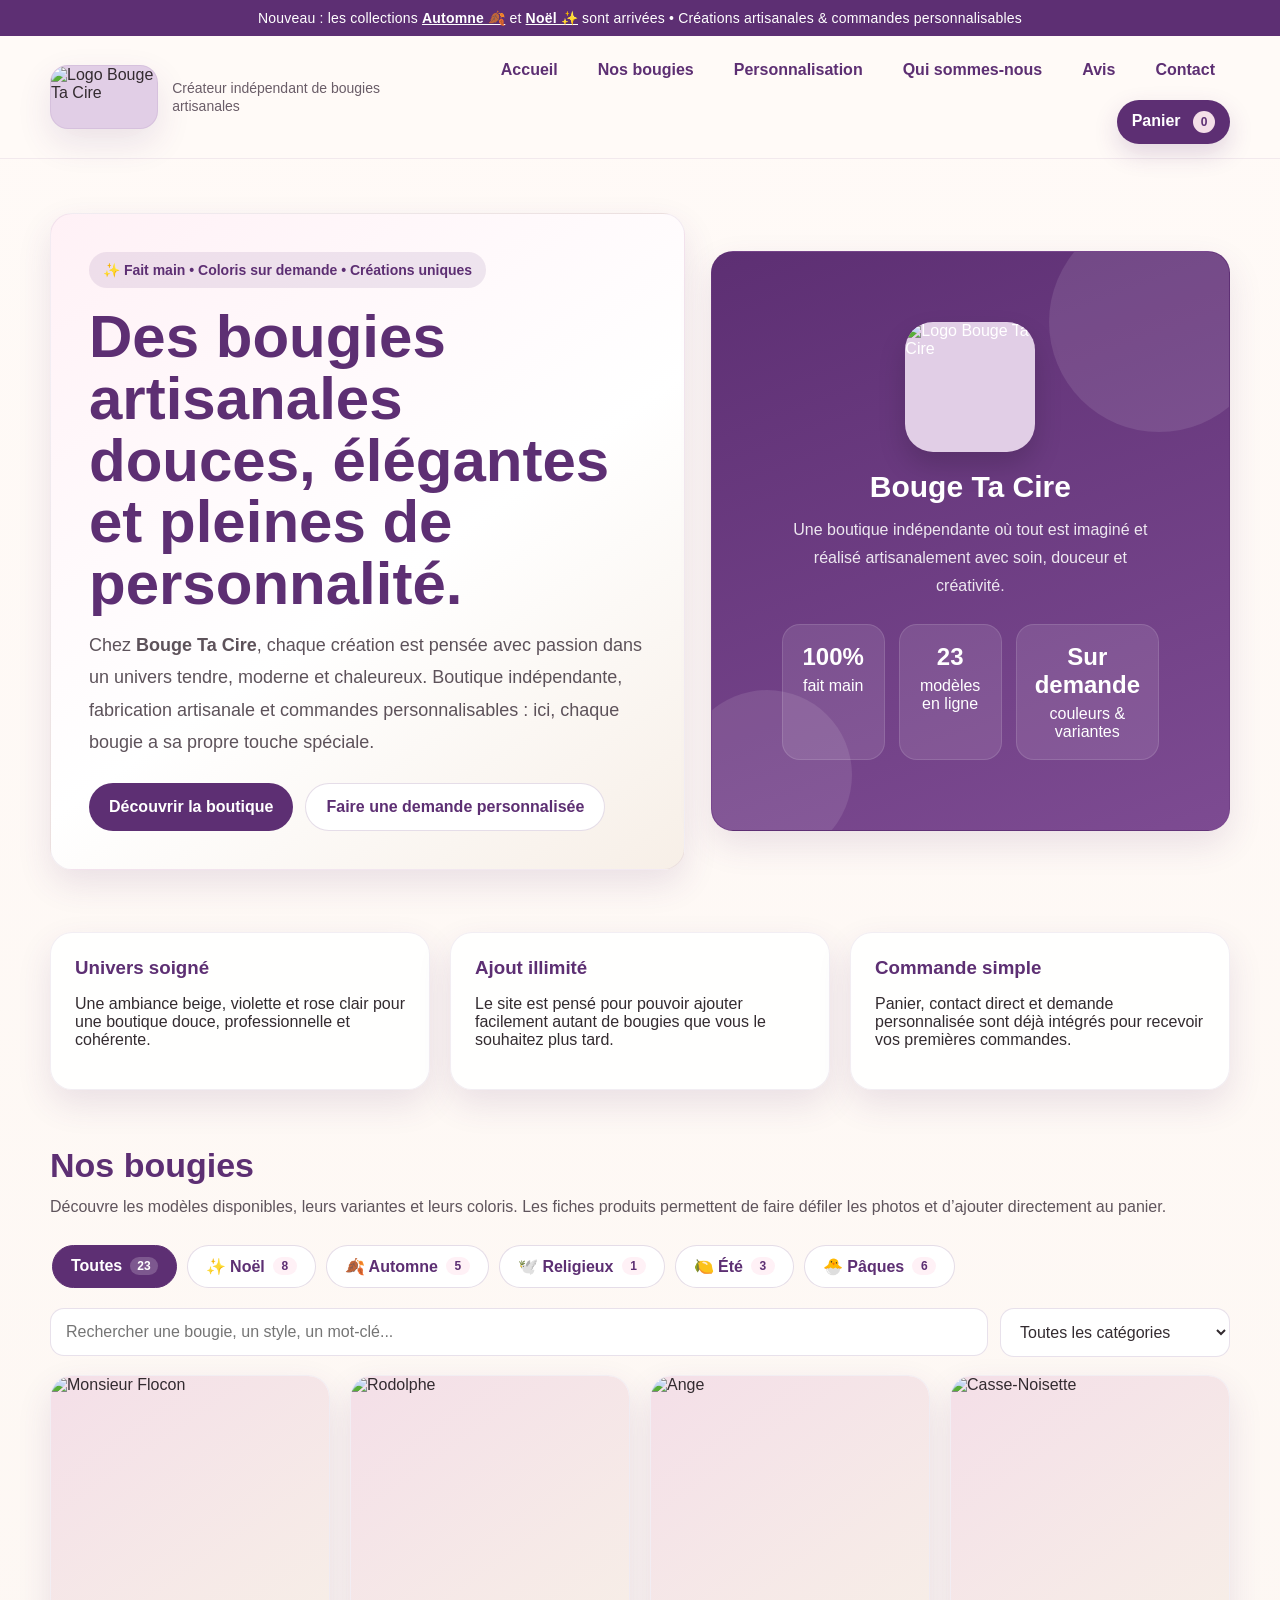
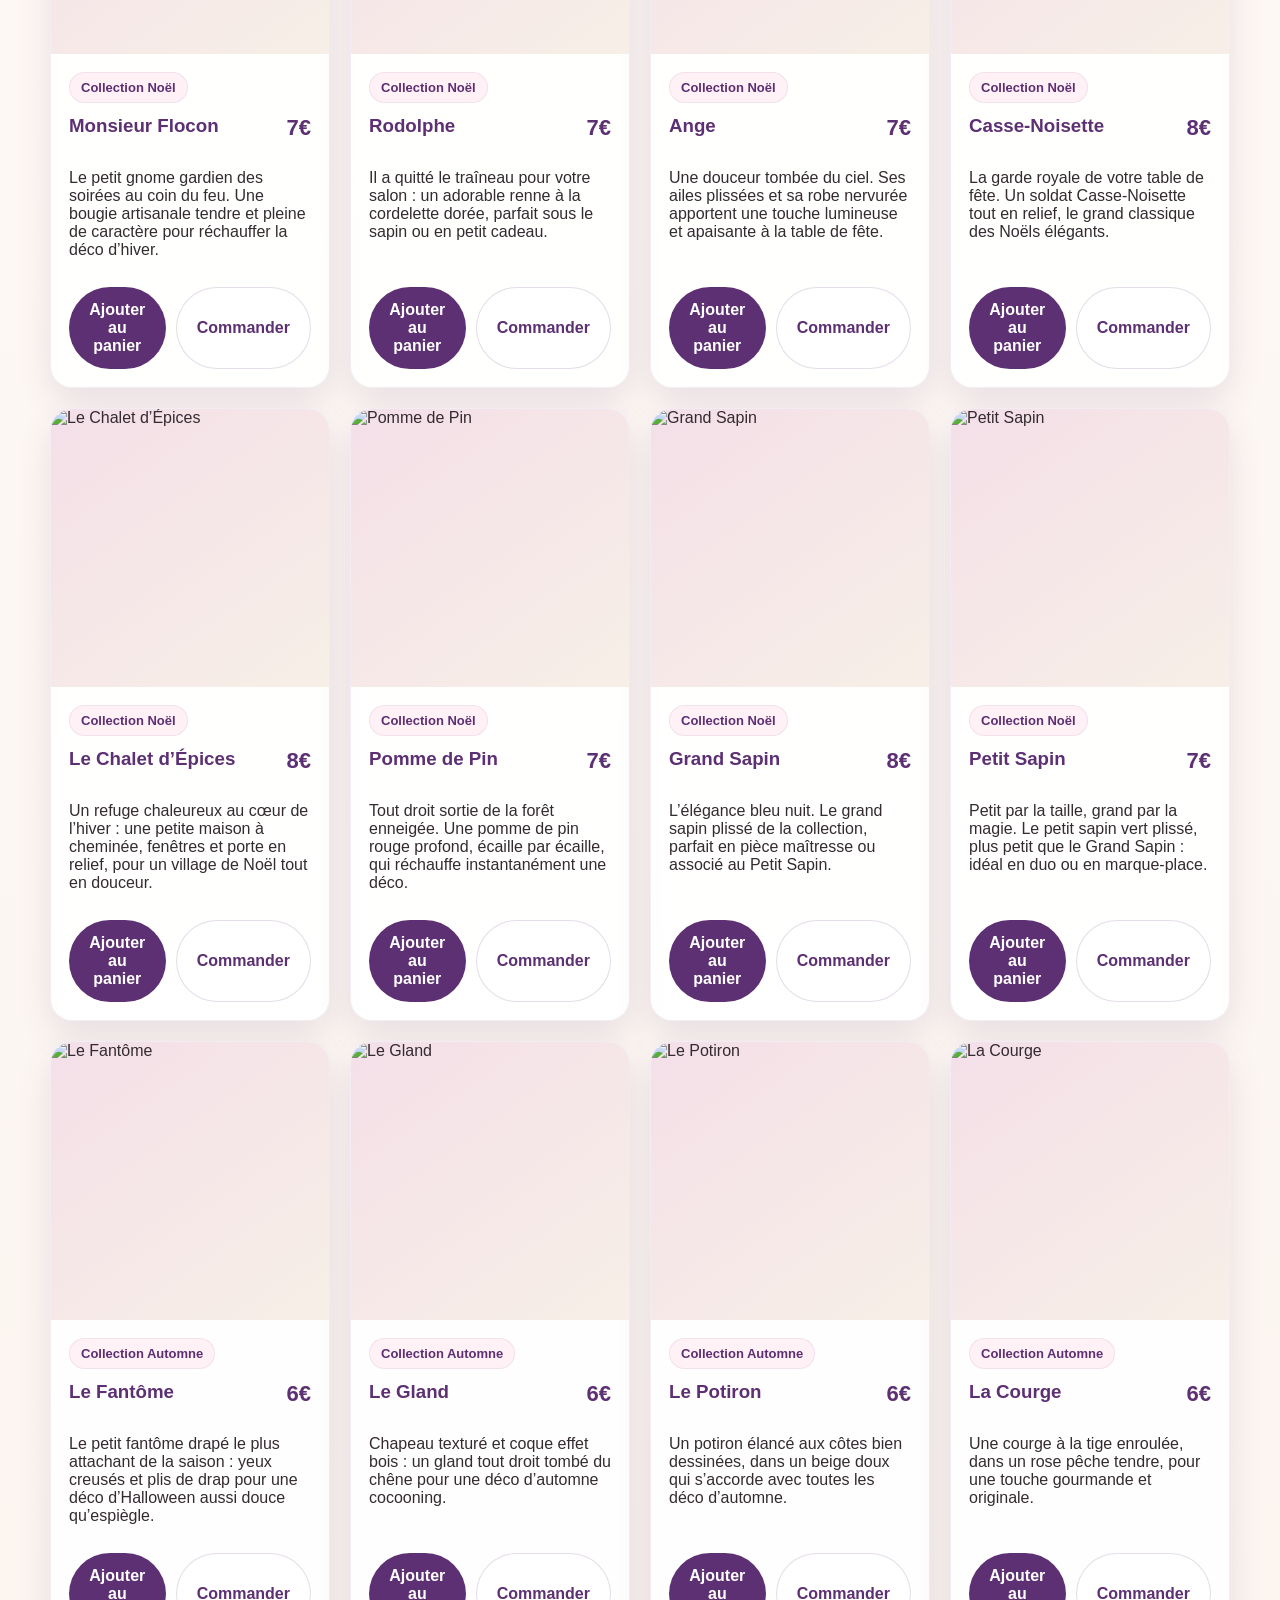
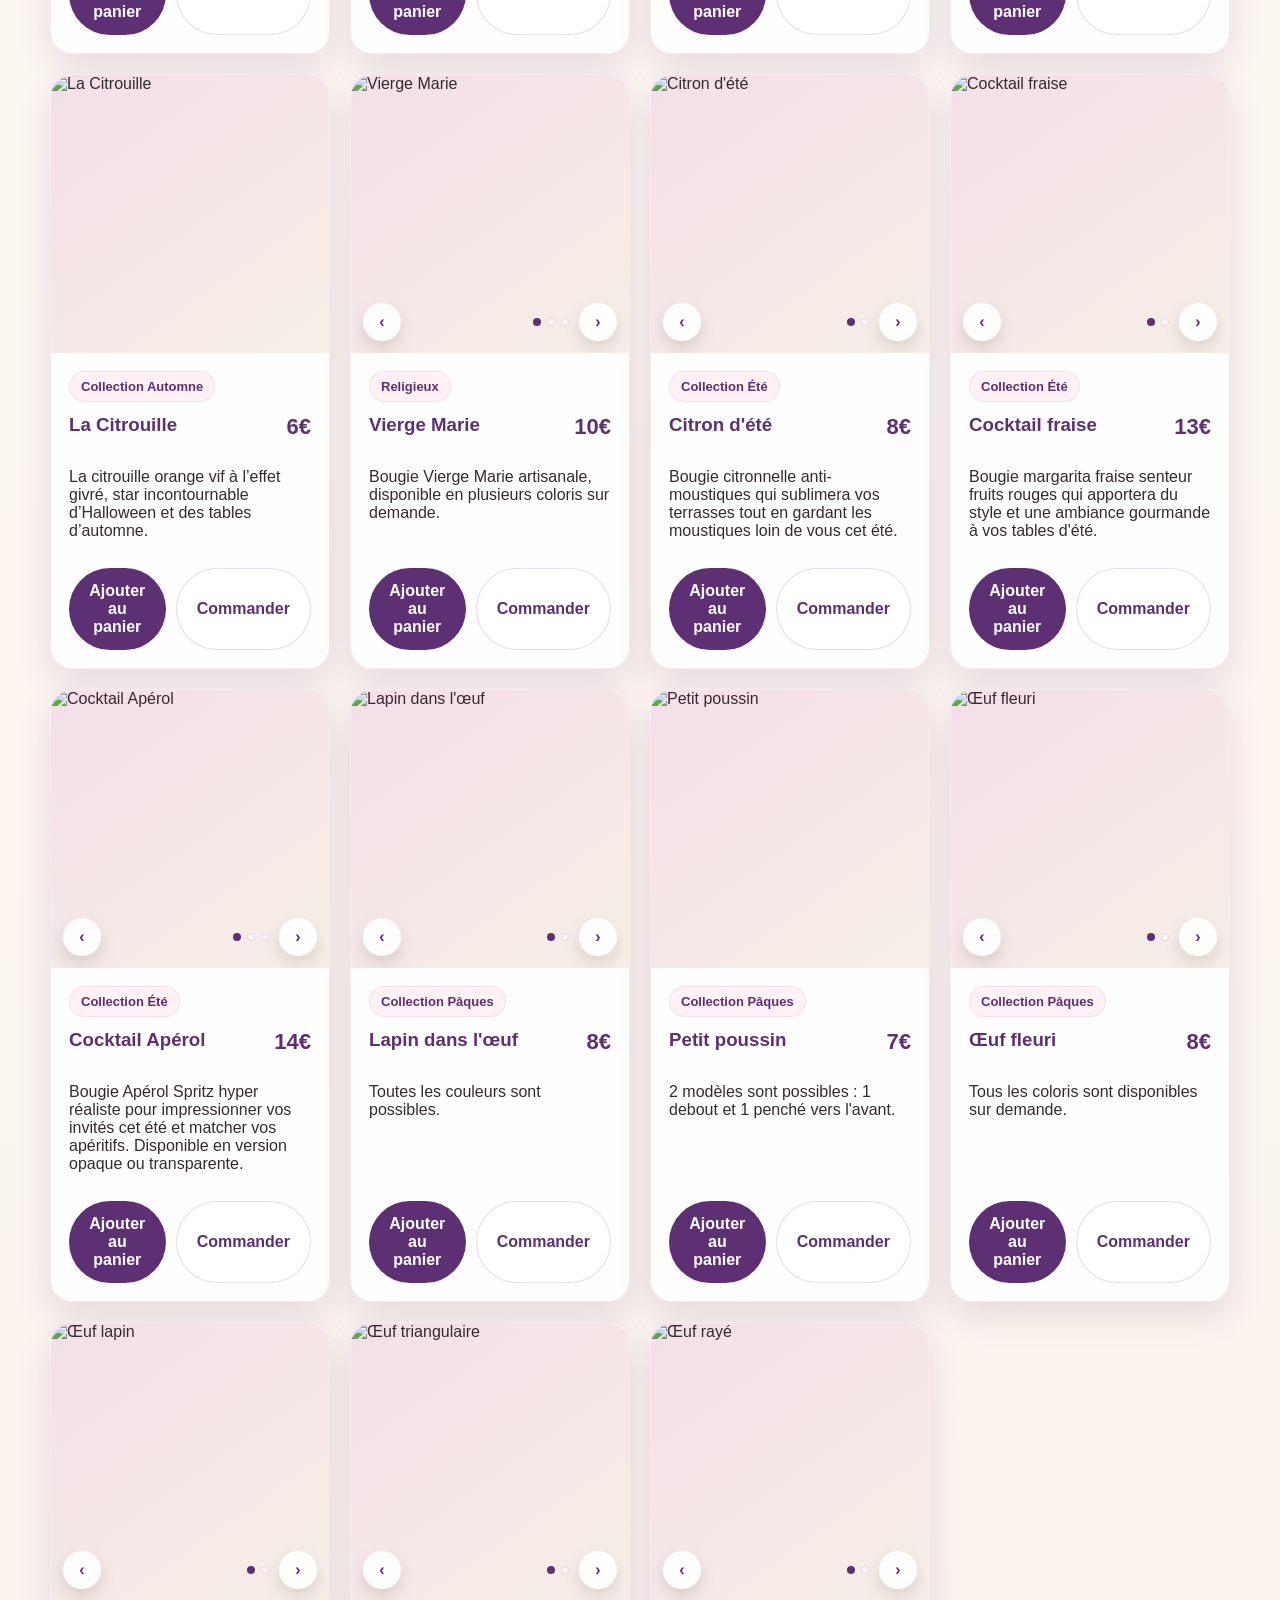
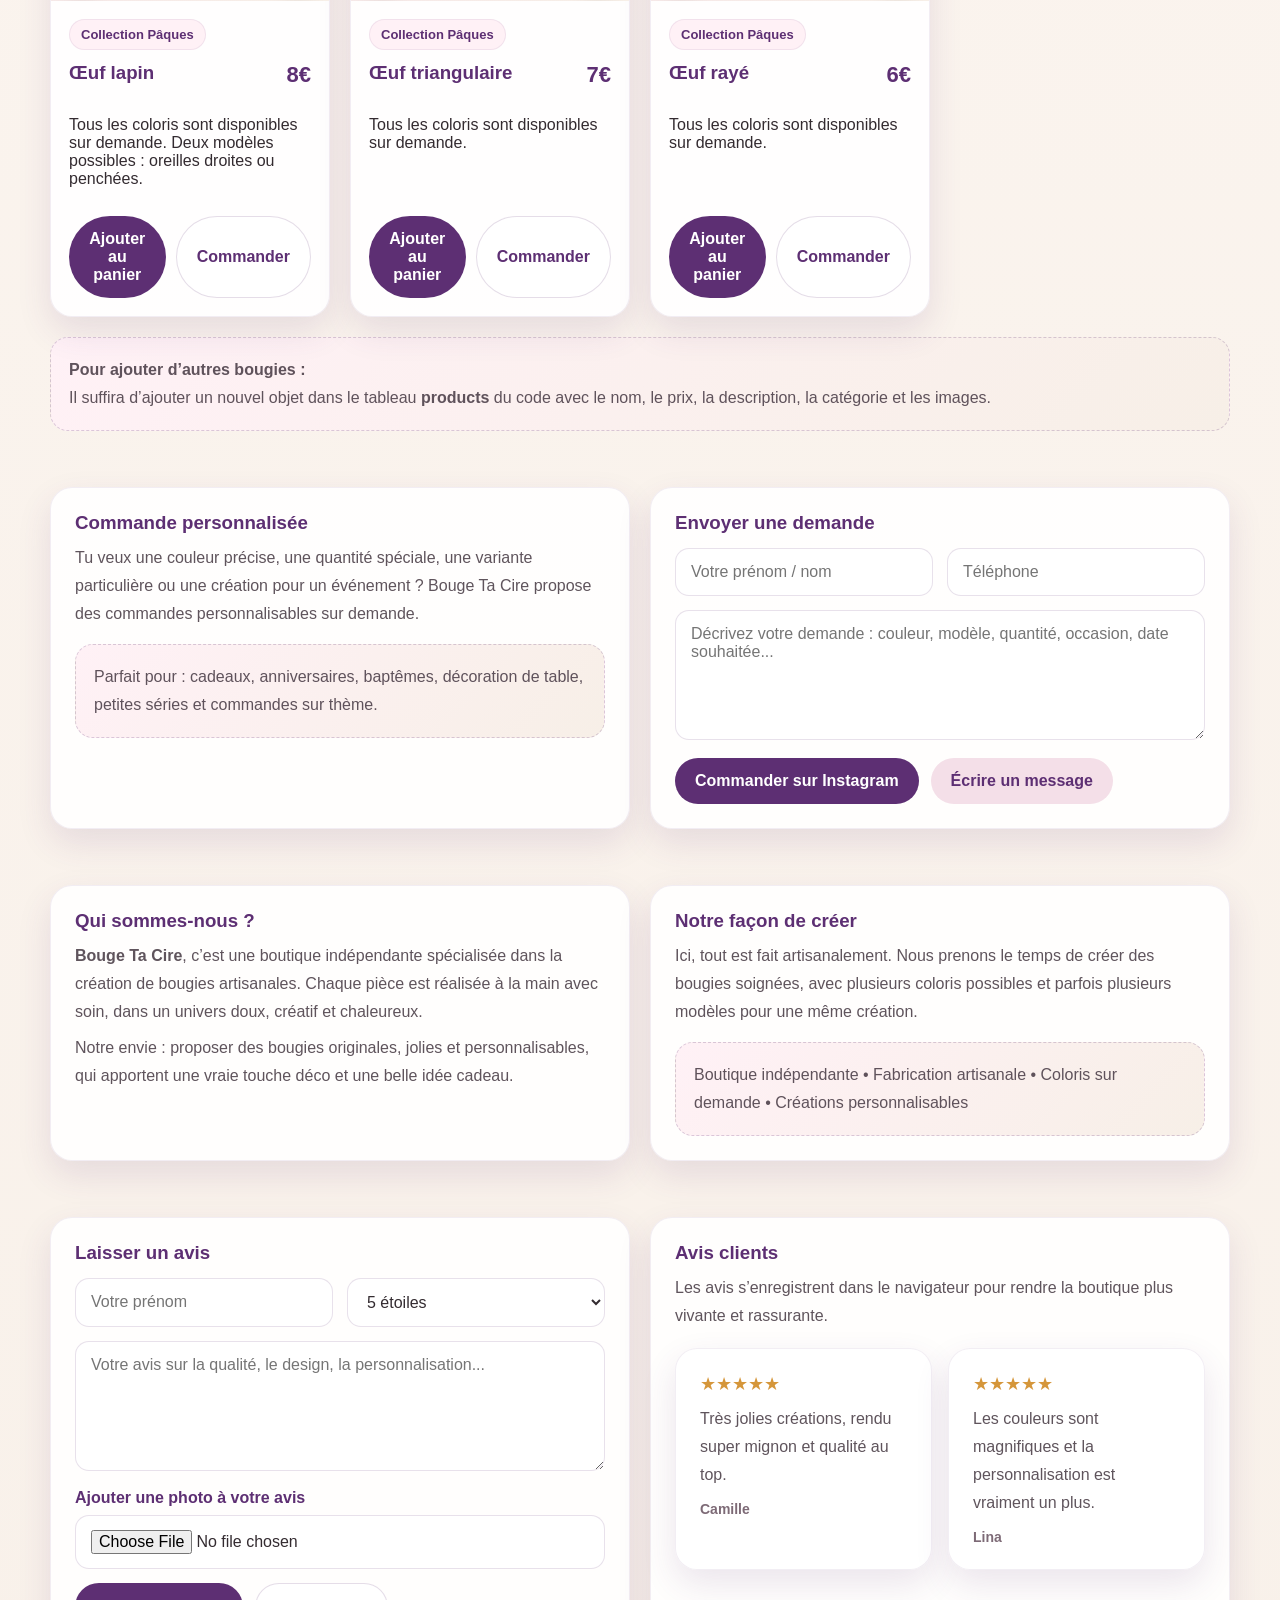
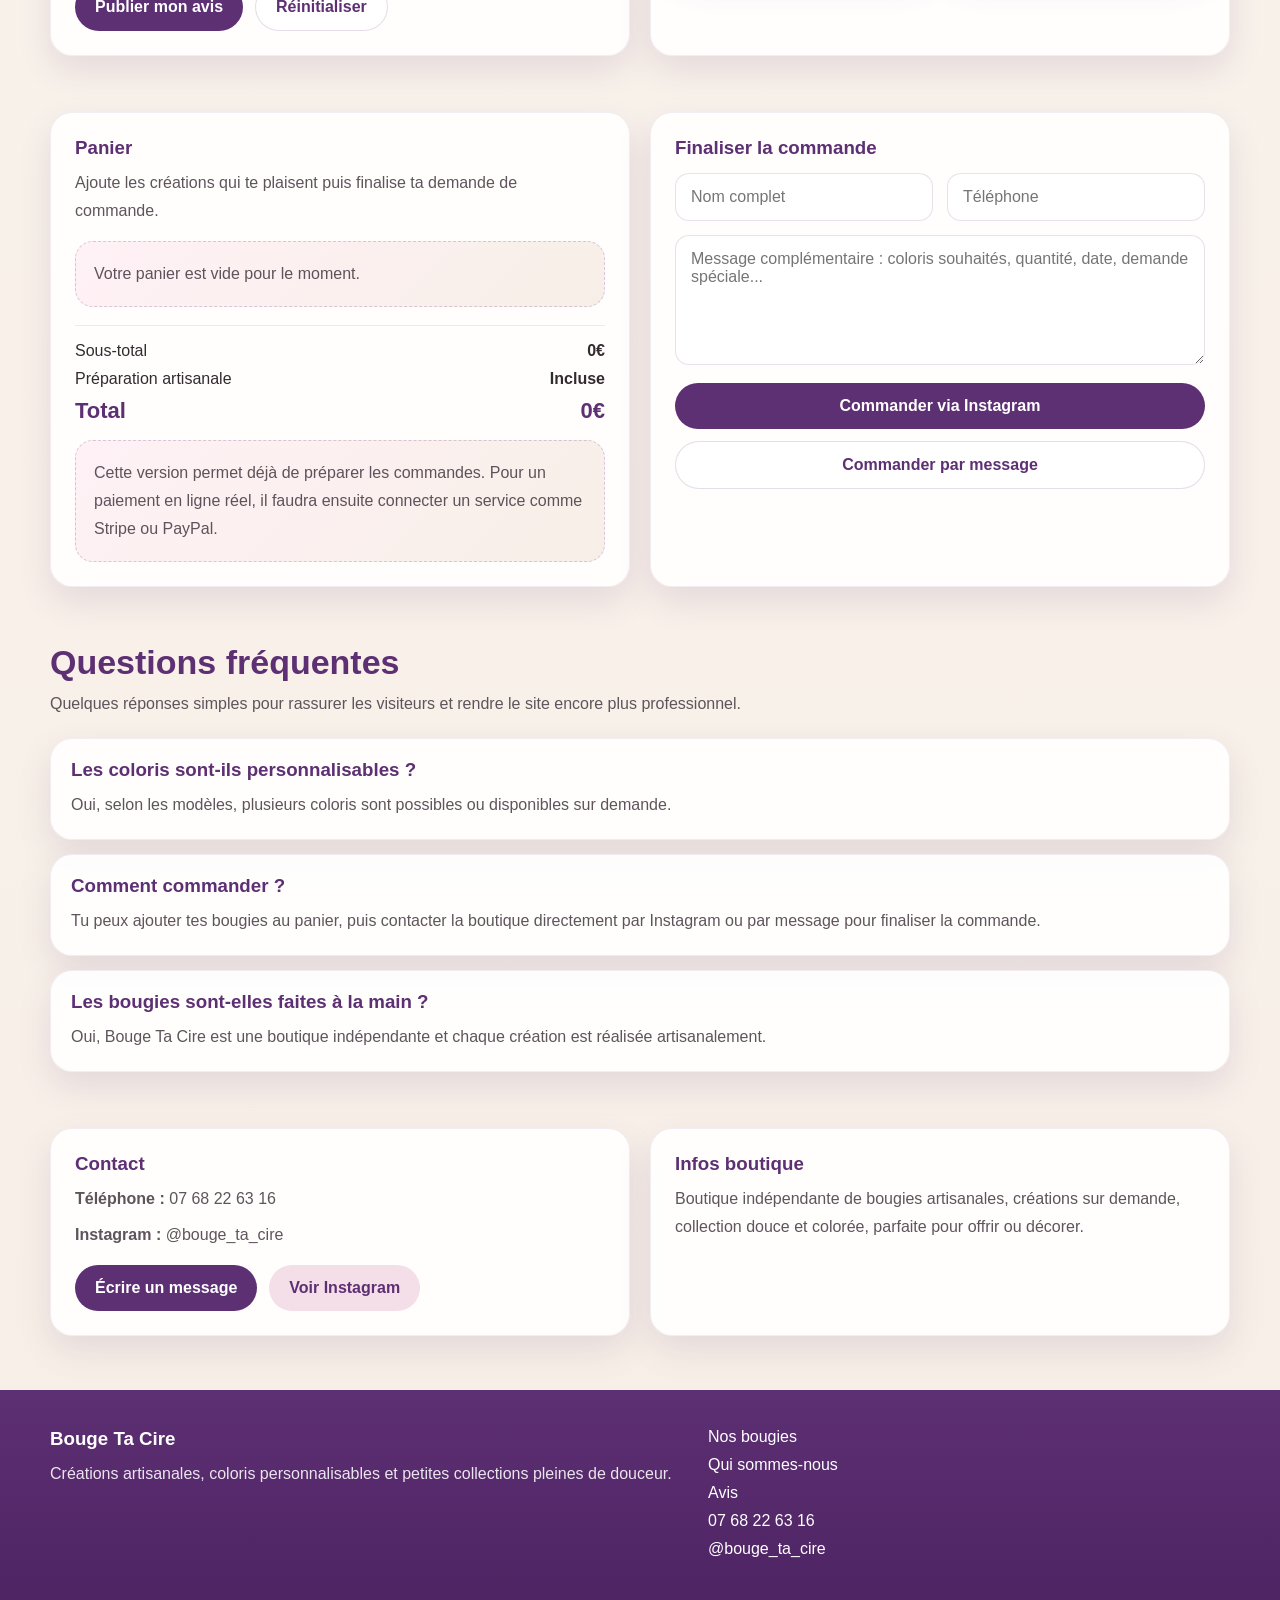
==== commit 9ad35a17: "Add files via upload" ====
--- a/index.html
+++ b/index.html
@@ -654,7 +654,9 @@
     }
   </style>
   <link rel="icon" type="image/png" href="[data-uri]">
-</head>
+
+
+<link rel="stylesheet" href="immersif.css" /><link rel="stylesheet" href="finition-rose-violet.css" /></head>
 <body>
   <div class="topbar">Nouveau : les collections <a href="#bougies" onclick="showCollection('Collection Automne')" style="color:inherit;font-weight:800;text-decoration:underline">Automne 🍂</a> et <a href="#bougies" onclick="showCollection('Collection Noël')" style="color:inherit;font-weight:800;text-decoration:underline">Noël ✨</a> sont arrivées • Créations artisanales & commandes personnalisables</div>
 
@@ -662,7 +664,7 @@
     <div class="container nav">
       <div class="brand">
         <div class="brand-logo">
-          <img src="[data-uri]" alt="Logo Bouge Ta Cire">
+          <img src="assets/nouveau-logo-transparent.png" alt="Logo Bouge Ta Cire">
         </div>
         <div>
           <strong class="sr-only">Bouge Ta Cire</strong>
@@ -700,7 +702,7 @@
         <div class="hero-card hero-visual">
           <div class="visual-content">
             <div class="visual-logo">
-              <img src="[data-uri]" alt="Logo Bouge Ta Cire">
+              <img src="assets/nouveau-logo-transparent.png" alt="Logo Bouge Ta Cire">
             </div>
             <h2>Bouge Ta Cire</h2>
             <p>Une boutique indépendante où tout est imaginé et réalisé artisanalement avec soin, douceur et créativité.</p>
@@ -932,7 +934,7 @@
   </footer>
 
   <script>
-    const ASSETS = {"logo.png": "[data-uri]", "lapin-oeuf-1.jpg": "[data-uri]